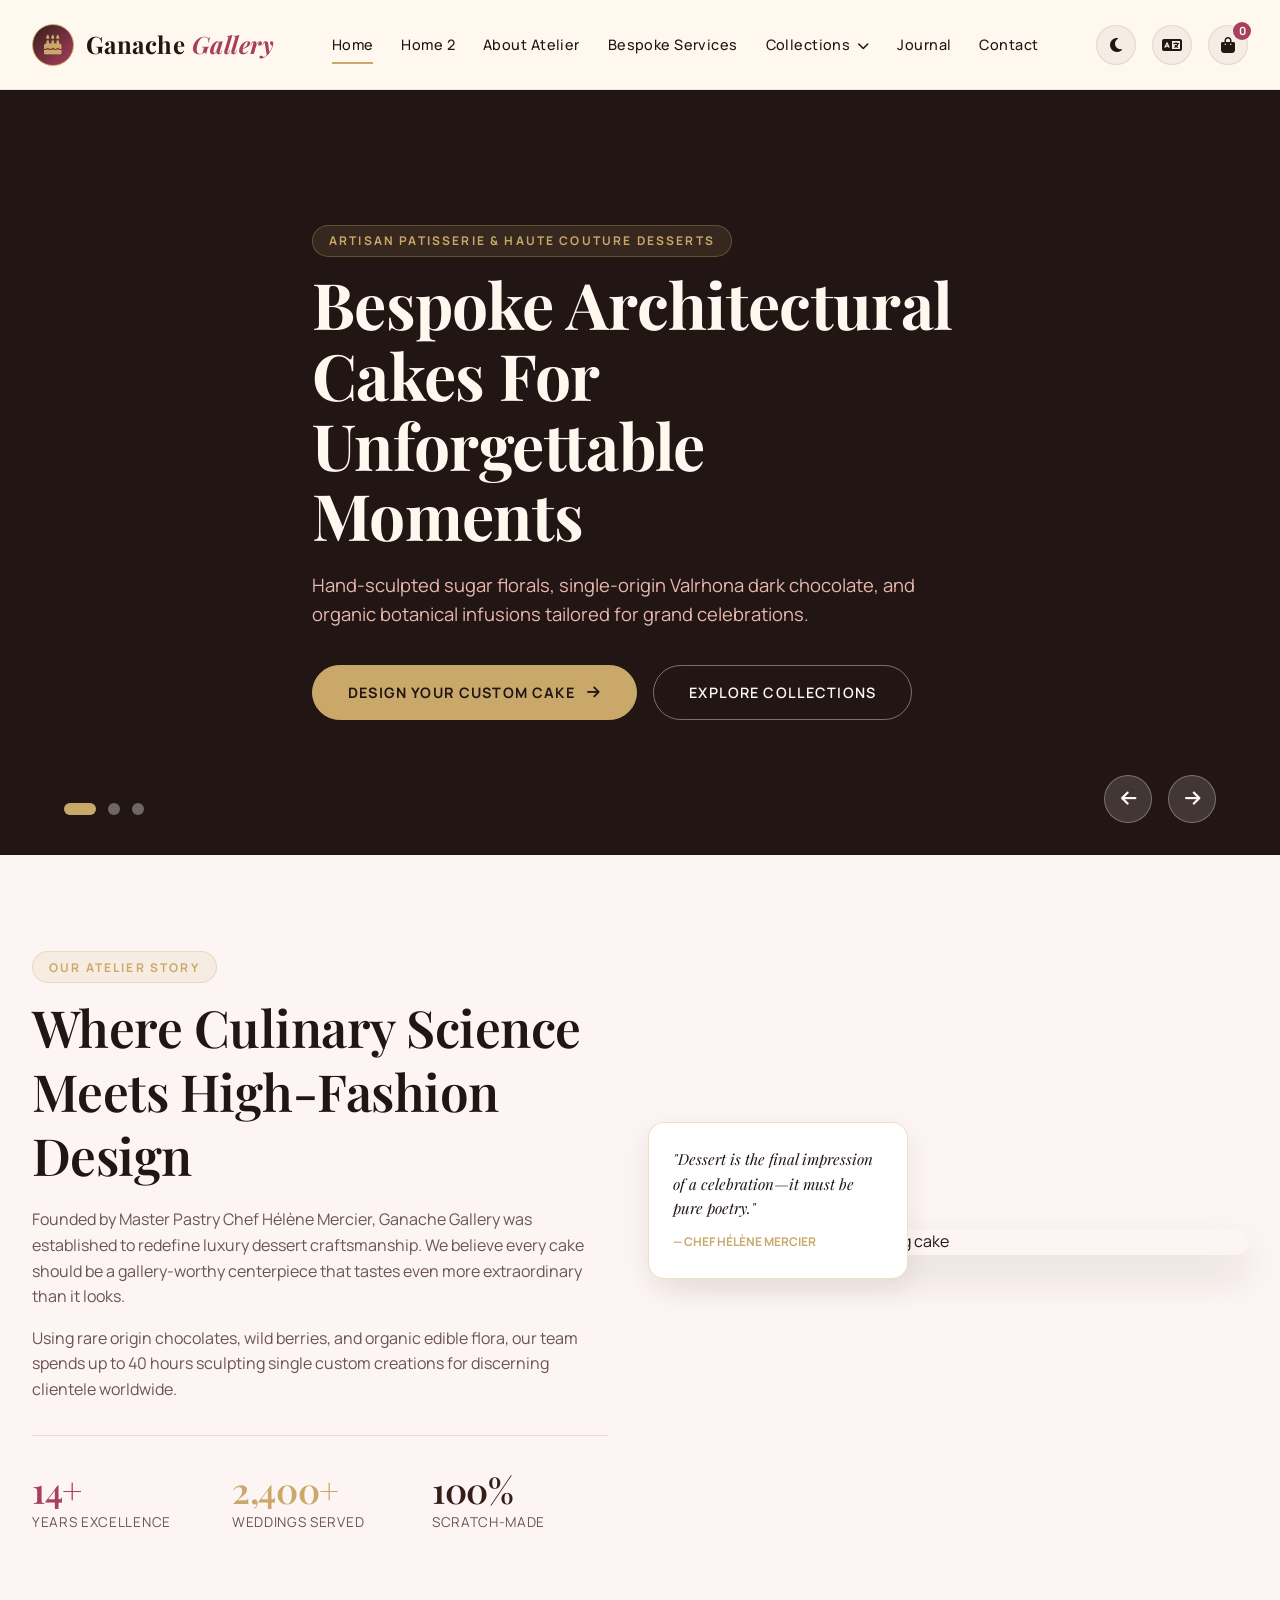
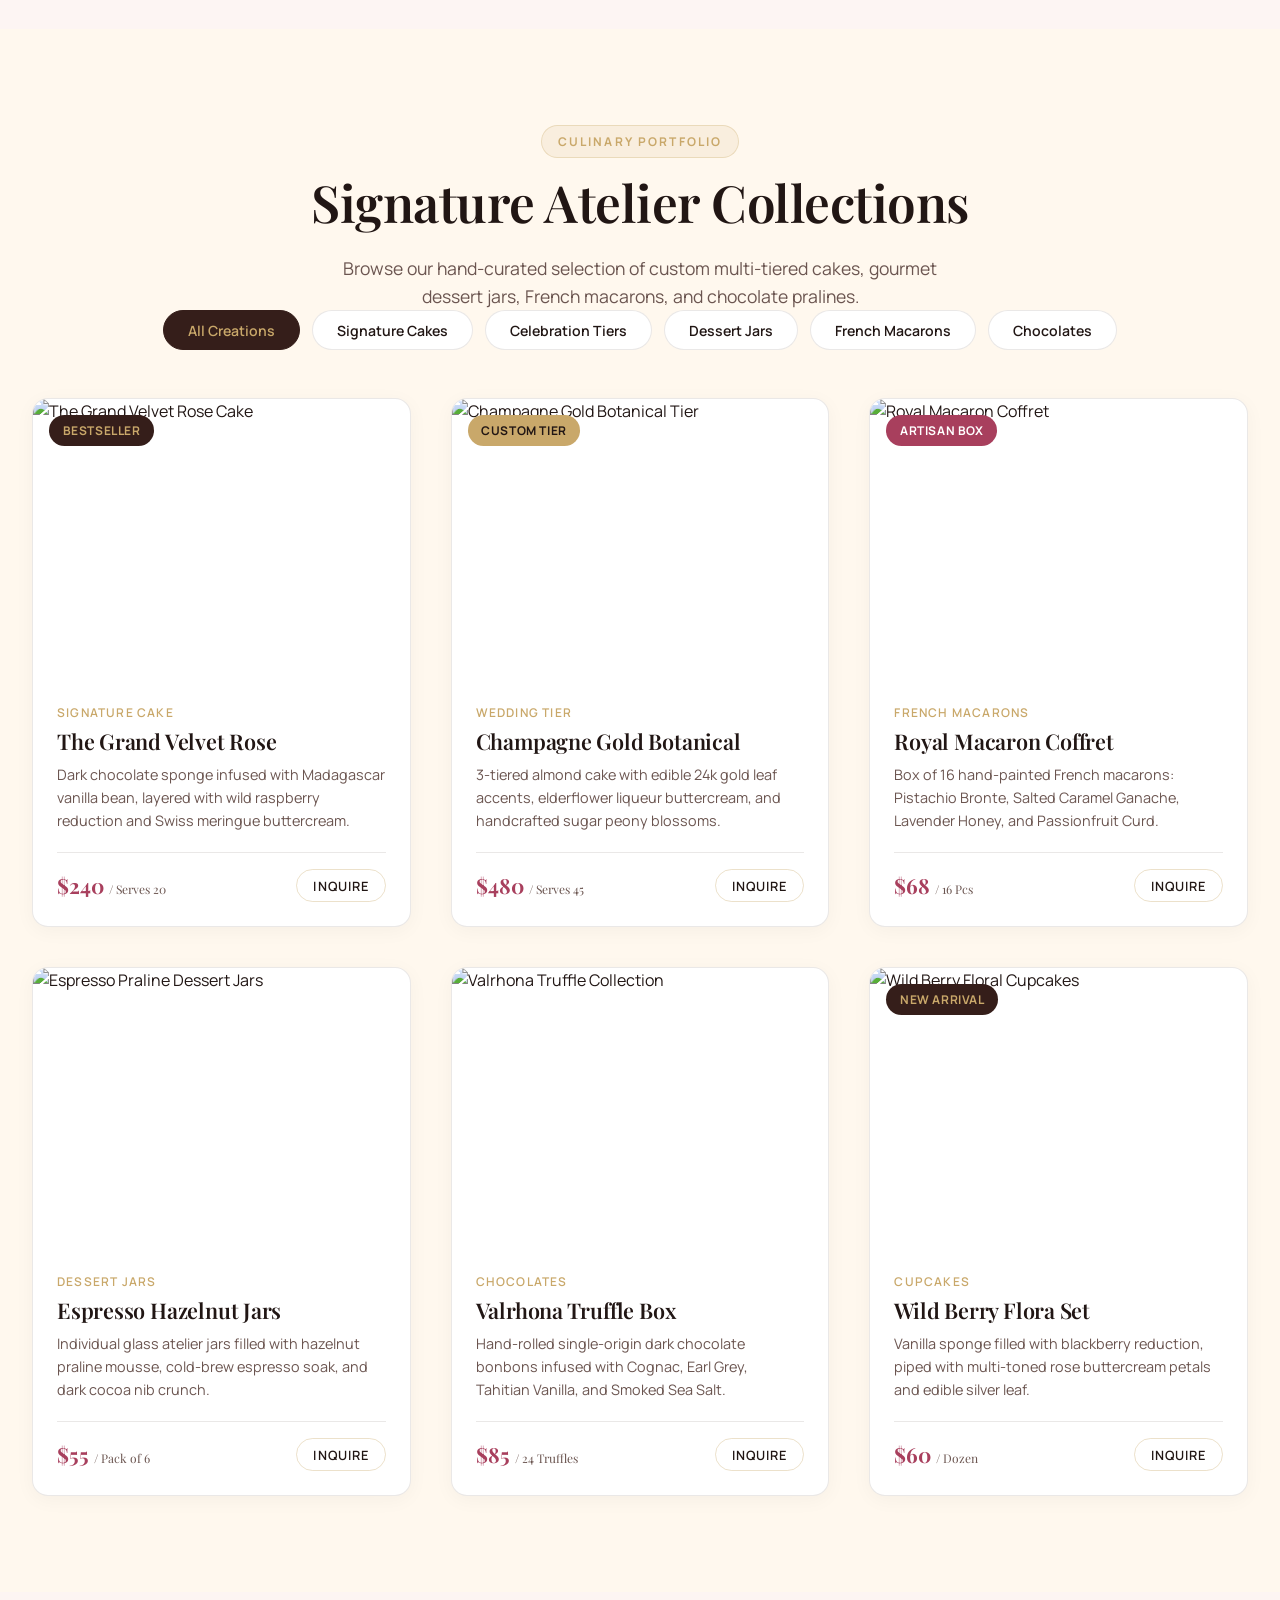
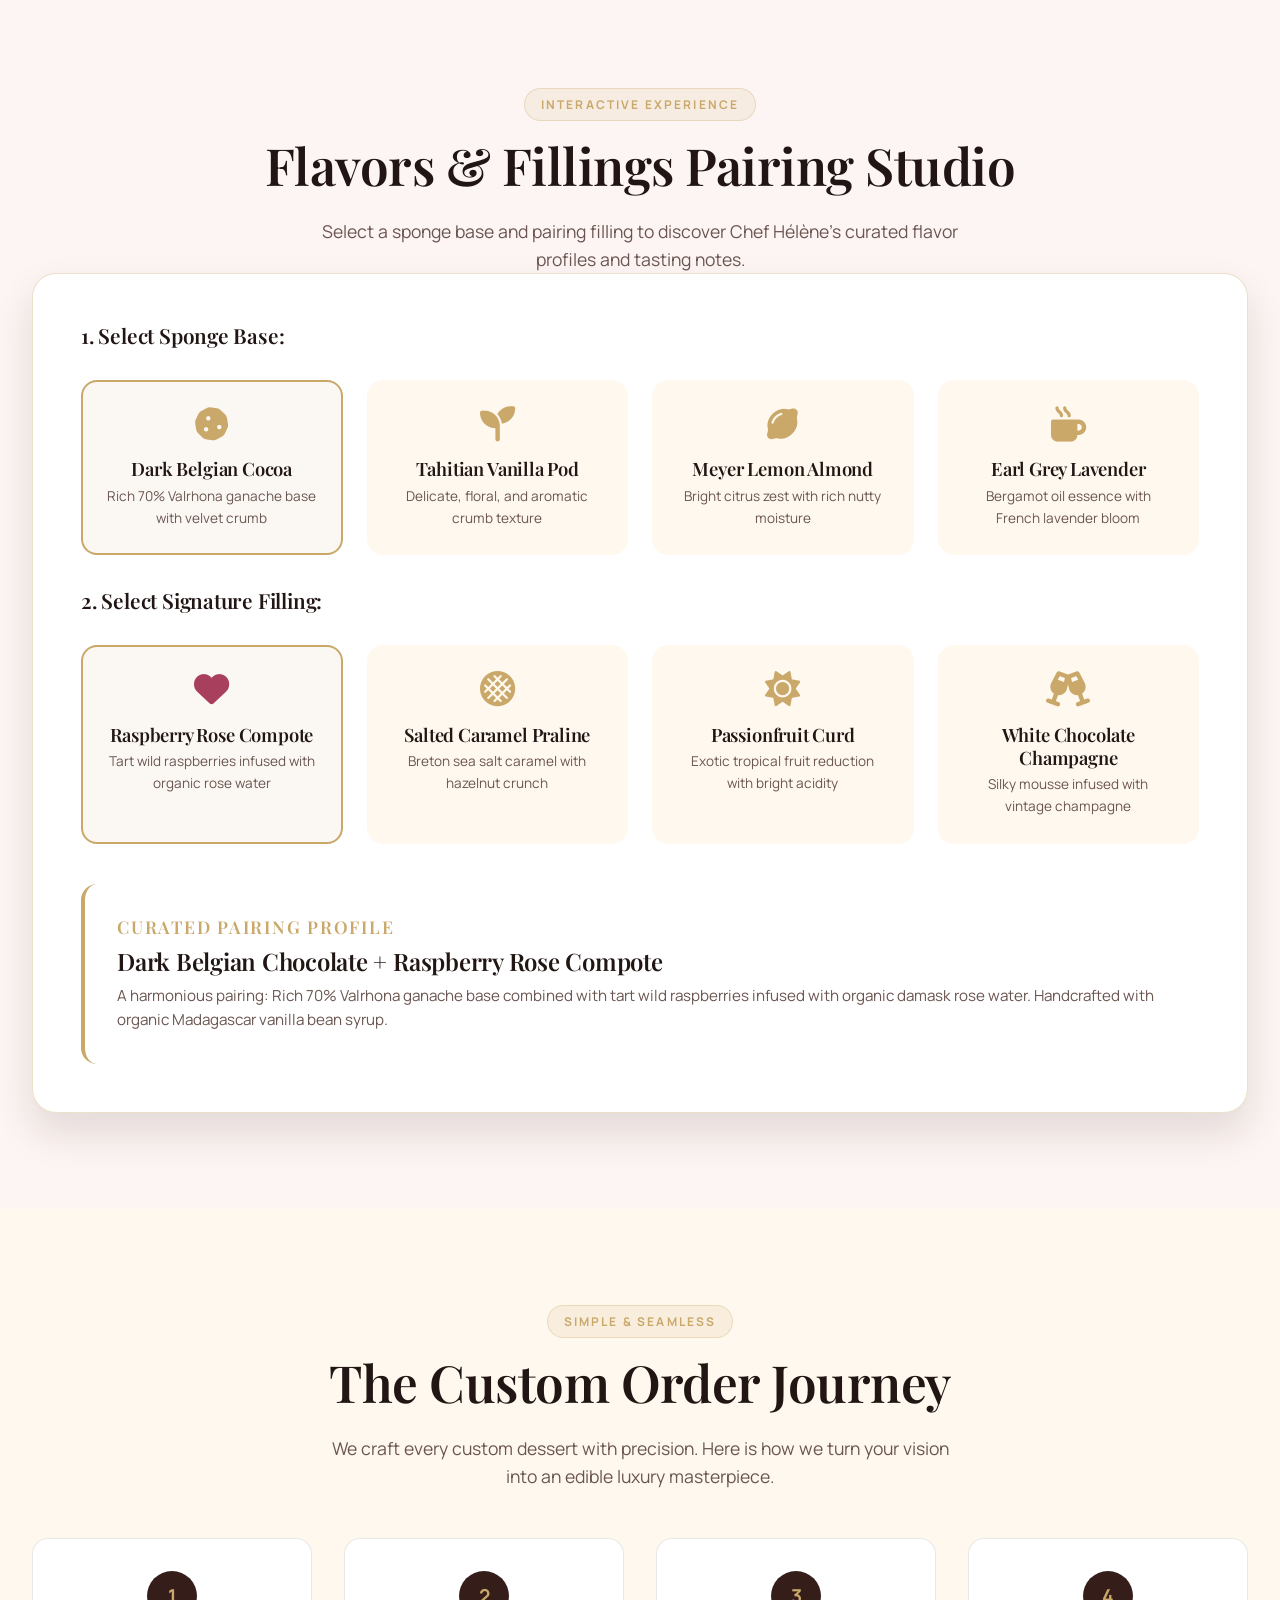
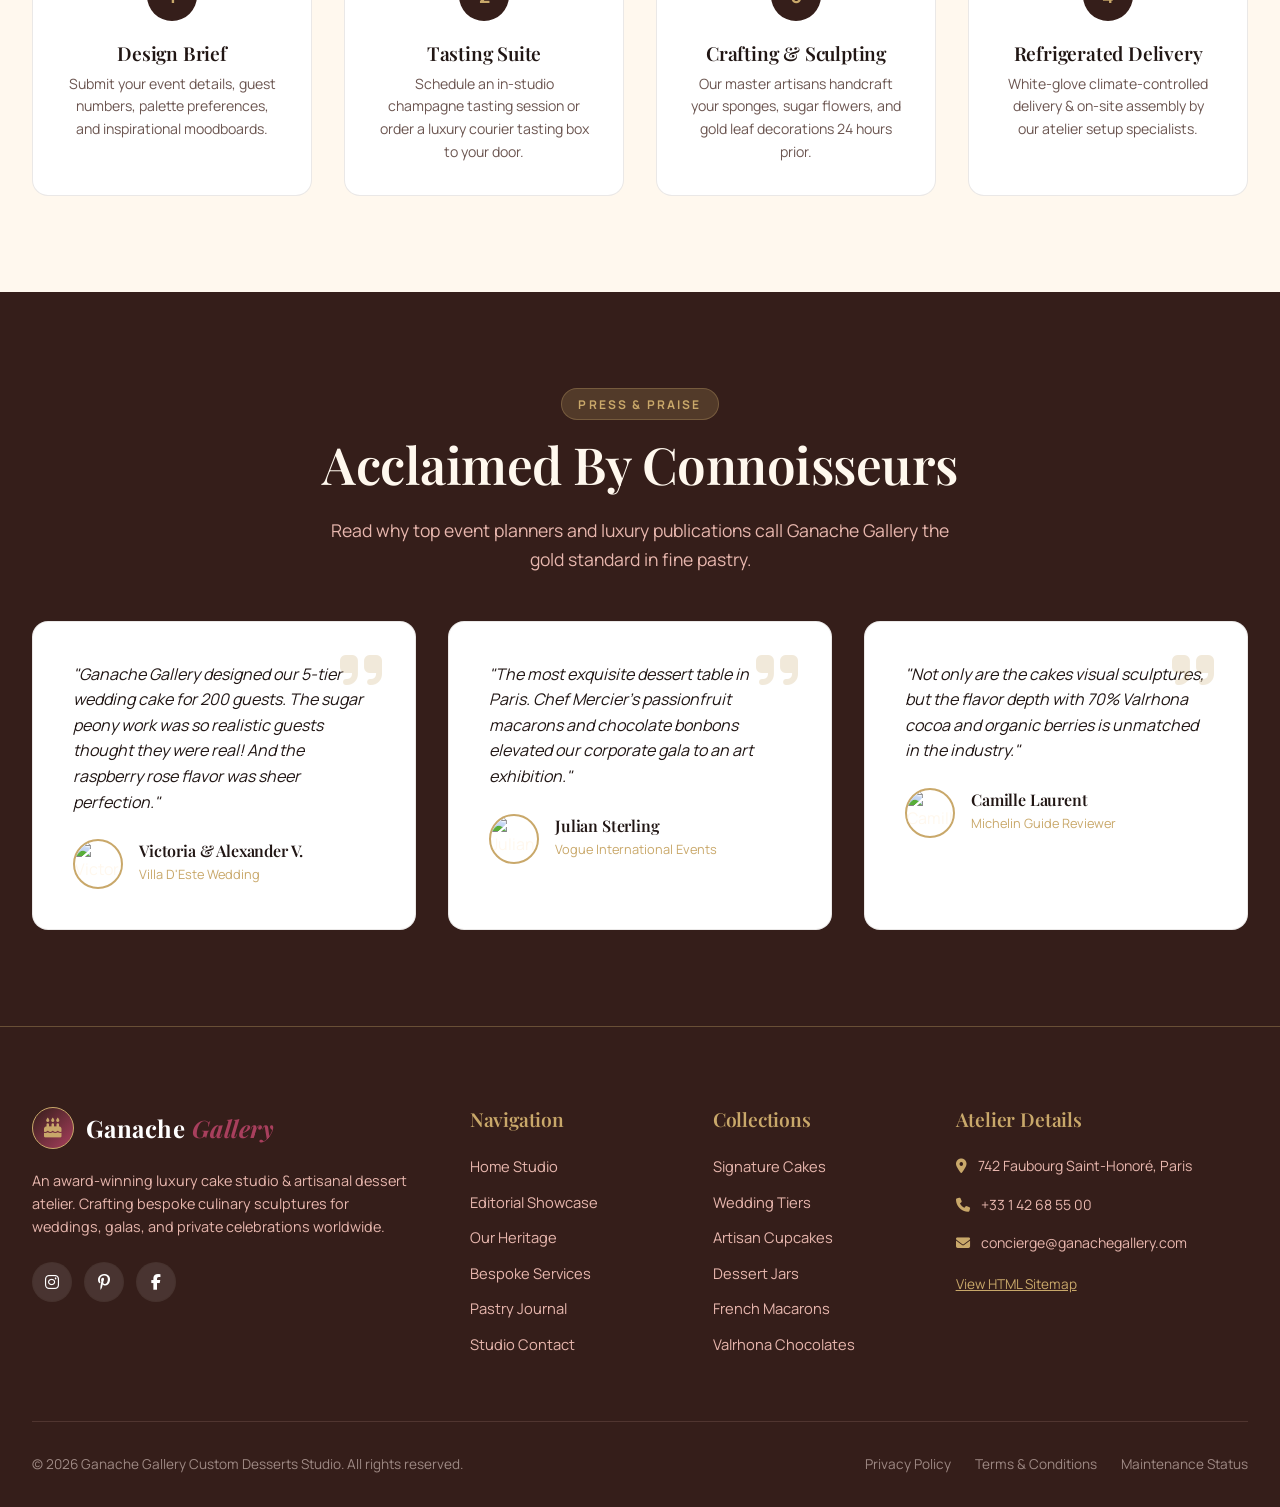
==== index.html @ 9f01e8f6 "Initial commit: Ganache Gallery Luxury Patisserie & Custom Dessert Studio" ====
<!DOCTYPE html>
<html lang="en" data-theme="light" dir="ltr">
<head>
  <meta charset="UTF-8">
  <meta name="viewport" content="width=device-width, initial-scale=1.0">
  <title>Ganache Gallery | Luxury Artisan Patisserie & Custom Dessert Atelier</title>
  <meta name="description" content="Award-winning luxury cake studio and artisanal dessert atelier crafting bespoke wedding cakes, macarons, chocolate boxes, and grand celebration displays.">
  
  <!-- CSS Stylesheets -->
  <link rel="stylesheet" href="css/variables.css">
  <link rel="stylesheet" href="css/style.css">

  <!-- Font Awesome Icons -->
  <link rel="stylesheet" href="https://cdnjs.cloudflare.com/ajax/libs/font-awesome/6.5.1/css/all.min.css">
</head>
<body>

  <!-- ==========================================
       HEADER & NAVIGATION
       ========================================== -->
  <header class="header">
    <div class="container header-container">
      <a href="index.html" class="brand-logo">
        <div class="brand-logo-icon">
          <i class="fa-solid fa-cake-candles"></i>
        </div>
        <div class="brand-title">Ganache <span>Gallery</span></div>
      </a>

      <nav class="nav-menu">
        <a href="index.html" class="nav-link active">Home</a>
        <a href="pages/home-2.html" class="nav-link">Home 2</a>
        <a href="pages/about.html" class="nav-link">About Atelier</a>
        <a href="pages/services.html" class="nav-link">Bespoke Services</a>
        
        <div class="nav-dropdown">
          <a href="javascript:void(0)" class="nav-link">Collections <i class="fa-solid fa-chevron-down" style="font-size: 0.75rem; margin-left: 0.2rem;"></i></a>
          <div class="dropdown-menu">
            <a href="pages/services.html#signature-cakes" class="dropdown-item">Signature Cakes</a>
            <a href="pages/services.html#celebration-cakes" class="dropdown-item">Celebration Cakes</a>
            <a href="pages/services.html#cupcakes" class="dropdown-item">Artisan Cupcakes</a>
            <a href="pages/services.html#dessert-jars" class="dropdown-item">Dessert Jars</a>
            <a href="pages/services.html#chocolates" class="dropdown-item">Chocolate Boxes</a>
            <a href="pages/services.html#macarons" class="dropdown-item">French Macarons</a>
          </div>
        </div>

        <a href="pages/blog.html" class="nav-link">Journal</a>
        <a href="pages/contact.html" class="nav-link">Contact</a>
      </nav>

      <div class="header-actions">
        <!-- Theme Toggle Button -->
        <button class="icon-btn theme-toggle" title="Toggle Light/Dark Mode">
          <i class="fa-solid fa-moon"></i>
        </button>

        <!-- RTL/LTR Toggle Button -->
        <button class="icon-btn rtl-toggle" title="Toggle Text Orientation">
          <i class="fa-solid fa-language"></i>
        </button>

        <!-- Inquiry Consultation Bag Button -->
        <a href="pages/contact.html#brief-builder" class="icon-btn" title="Consultation Inquiry">
          <i class="fa-solid fa-bag-shopping"></i>
          <span class="badge-count">0</span>
        </a>

        <!-- Mobile Hamburger Toggle -->
        <div class="hamburger">
          <span></span>
          <span></span>
          <span></span>
        </div>
      </div>
    </div>
  </header>

  <!-- Mobile Drawer Navigation -->
  <aside class="mobile-nav">
    <div class="mobile-links">
      <a href="index.html" class="mobile-link">Home</a>
      <a href="pages/home-2.html" class="mobile-link">Home 2 (Editorial)</a>
      <a href="pages/about.html" class="mobile-link">About Atelier</a>
      <a href="pages/services.html" class="mobile-link">Services & Collections</a>
      <a href="pages/blog.html" class="mobile-link">Pastry Journal</a>
      <a href="pages/contact.html" class="mobile-link">Contact & Bookings</a>
      <a href="pages/sitemap.html" class="mobile-link">Sitemap</a>
    </div>
    <div style="margin-top: 2rem;">
      <a href="pages/contact.html#brief-builder" class="btn btn-gold" style="width: 100%;">Start Custom Brief</a>
    </div>
  </aside>

  <!-- ==========================================
       SECTION 1: HERO SLIDER
       ========================================== -->
  <section class="hero-slider-section">
    <div class="hero-slider">
      <!-- Slide 1 -->
      <div class="slide active">
        <div class="slide-bg" style="background-image: url('https://images.unsplash.com/photo-1535141192574-5d4897c13136?auto=format&fit=crop&w=1920&q=80');"></div>
        <div class="slide-overlay"></div>
        <div class="container slide-content">
          <span class="tag-label">Artisan Patisserie & Haute Couture Desserts</span>
          <h1 class="slide-title">Bespoke Architectural Cakes For Unforgettable Moments</h1>
          <p class="slide-desc">Hand-sculpted sugar florals, single-origin Valrhona dark chocolate, and organic botanical infusions tailored for grand celebrations.</p>
          <div style="display: flex; gap: 1rem; flex-wrap: wrap;">
            <a href="pages/contact.html#brief-builder" class="btn btn-gold">Design Your Custom Cake <i class="fa-solid fa-arrow-right"></i></a>
            <a href="pages/services.html" class="btn btn-outline" style="color: #FFF8EE; border-color: rgba(255,248,238,0.4);">Explore Collections</a>
          </div>
        </div>
      </div>

      <!-- Slide 2 -->
      <div class="slide">
        <div class="slide-bg" style="background-image: url('https://images.unsplash.com/photo-1563729784474-d77dbb933a9e?auto=format&fit=crop&w=1920&q=80');"></div>
        <div class="slide-overlay"></div>
        <div class="container slide-content">
          <span class="tag-label">Grand Wedding Sculptures</span>
          <h1 class="slide-title">The Art of Fine Pastry & Unrivaled Elegance</h1>
          <p class="slide-desc">Crafting multi-tiered masterworks featuring edible gold leaf, delicate isomalt glasswork, and signature raspberry champagne preserves.</p>
          <div style="display: flex; gap: 1rem; flex-wrap: wrap;">
            <a href="pages/services.html#wedding-suite" class="btn btn-gold">Book Tasting Suite <i class="fa-solid fa-calendar-check"></i></a>
            <a href="pages/about.html" class="btn btn-outline" style="color: #FFF8EE; border-color: rgba(255,248,238,0.4);">Chef's Philosophy</a>
          </div>
        </div>
      </div>

      <!-- Slide 3 -->
      <div class="slide">
        <div class="slide-bg" style="background-image: url('https://images.unsplash.com/photo-1558961363-fa8fdf82db35?auto=format&fit=crop&w=1920&q=80');"></div>
        <div class="slide-overlay"></div>
        <div class="container slide-content">
          <span class="tag-label">Gourmet French Macarons & Chocolates</span>
          <h1 class="slide-title">Indulgent Artisan Treats & Custom Gift Boxes</h1>
          <p class="slide-desc">Crisp almond shells filled with Tahitian vanilla bean buttercream, passionfruit curd, and pistachios from Bronte, Sicily.</p>
          <div style="display: flex; gap: 1rem; flex-wrap: wrap;">
            <a href="pages/services.html#macarons" class="btn btn-gold">Order Gift Sets <i class="fa-solid fa-gift"></i></a>
            <a href="pages/blog.html" class="btn btn-outline" style="color: #FFF8EE; border-color: rgba(255,248,238,0.4);">Pastry Journal</a>
          </div>
        </div>
      </div>
    </div>

    <!-- Slider Controls -->
    <div class="slider-controls">
      <button class="slider-btn prev" aria-label="Previous Slide"><i class="fa-solid fa-arrow-left"></i></button>
      <button class="slider-btn next" aria-label="Next Slide"><i class="fa-solid fa-arrow-right"></i></button>
    </div>
    <div class="slider-dots"></div>
  </section>

  <!-- ==========================================
       SECTION 2: PHILOSOPHY & HERITAGE
       ========================================== -->
  <section class="section-padding" style="background: var(--bg-secondary);">
    <div class="container">
      <div style="display: grid; grid-template-columns: 1fr 1fr; gap: 4rem; align-items: center;">
        <div class="reveal">
          <span class="tag-label">Our Atelier Story</span>
          <h2 class="section-title">Where Culinary Science Meets High-Fashion Design</h2>
          <p>Founded by Master Pastry Chef Hélène Mercier, Ganache Gallery was established to redefine luxury dessert craftsmanship. We believe every cake should be a gallery-worthy centerpiece that tastes even more extraordinary than it looks.</p>
          <p>Using rare origin chocolates, wild berries, and organic edible flora, our team spends up to 40 hours sculpting single custom creations for discerning clientele worldwide.</p>
          
          <div style="display: grid; grid-template-columns: repeat(3, 1fr); gap: 1.5rem; margin-top: 2rem; border-top: 1px solid var(--border-light); padding-top: 2rem;">
            <div>
              <h3 style="font-size: 2.2rem; color: var(--color-raspberry);">14+</h3>
              <p style="font-size: 0.85rem; text-transform: uppercase; letter-spacing: 0.05em; margin: 0;">Years Excellence</p>
            </div>
            <div>
              <h3 style="font-size: 2.2rem; color: var(--color-champagne-gold);">2,400+</h3>
              <p style="font-size: 0.85rem; text-transform: uppercase; letter-spacing: 0.05em; margin: 0;">Weddings Served</p>
            </div>
            <div>
              <h3 style="font-size: 2.2rem; color: var(--color-dark-cocoa);">100%</h3>
              <p style="font-size: 0.85rem; text-transform: uppercase; letter-spacing: 0.05em; margin: 0;">Scratch-Made</p>
            </div>
          </div>
        </div>

        <div style="position: relative;" class="reveal">
          <img src="https://images.unsplash.com/photo-1578985545062-69928b1d9587?auto=format&fit=crop&w=800&q=80" alt="Master Pastry Chef decorating cake" style="border-radius: var(--radius-lg); box-shadow: var(--shadow-lg); width: 100%;">
          <div style="position: absolute; bottom: -1.5rem; left: -1.5rem; background: var(--bg-surface-elevated); padding: 1.5rem; border-radius: var(--radius-md); border: 1px solid var(--border-gold); box-shadow: var(--shadow-md); max-width: 260px;">
            <p style="font-family: var(--font-serif); font-style: italic; font-size: 0.95rem; color: var(--text-main); margin-bottom: 0.5rem;">"Dessert is the final impression of a celebration—it must be pure poetry."</p>
            <span style="font-size: 0.75rem; font-weight: 700; color: var(--color-champagne-gold); text-transform: uppercase;">— Chef Hélène Mercier</span>
          </div>
        </div>
      </div>
    </div>
  </section>

  <!-- ==========================================
       SECTION 3: SIGNATURE CREATIONS SHOWCASE
       ========================================== -->
  <section class="section-padding">
    <div class="container">
      <div class="text-center">
        <span class="tag-label">Culinary Portfolio</span>
        <h2 class="section-title">Signature Atelier Collections</h2>
        <p class="section-subtitle">Browse our hand-curated selection of custom multi-tiered cakes, gourmet dessert jars, French macarons, and chocolate pralines.</p>
      </div>

      <div class="filter-bar">
        <button class="filter-btn active">All Creations</button>
        <button class="filter-btn">Signature Cakes</button>
        <button class="filter-btn">Celebration Tiers</button>
        <button class="filter-btn">Dessert Jars</button>
        <button class="filter-btn">French Macarons</button>
        <button class="filter-btn">Chocolates</button>
      </div>

      <div class="product-grid">
        <article class="product-card">
          <div class="product-img-wrap">
            <span class="product-badge">Bestseller</span>
            <img src="https://images.unsplash.com/photo-1535141192574-5d4897c13136?auto=format&fit=crop&w=600&q=80" class="product-img" alt="The Grand Velvet Rose Cake">
            <div class="product-overlay-actions">
              <button class="icon-btn" onclick="addToInquiry('The Grand Velvet Rose Cake', 240)" title="Add to Inquiry Brief"><i class="fa-solid fa-plus"></i></button>
              <button class="icon-btn" data-lightbox="https://images.unsplash.com/photo-1535141192574-5d4897c13136?auto=format&fit=crop&w=1200&q=80" title="Enlarge Photo"><i class="fa-solid fa-expand"></i></button>
            </div>
          </div>
          <div class="product-content">
            <span class="product-category">Signature Cake</span>
            <h3 class="product-title">The Grand Velvet Rose</h3>
            <p class="product-desc">Dark chocolate sponge infused with Madagascar vanilla bean, layered with wild raspberry reduction and Swiss meringue buttercream.</p>
            <div class="product-footer">
              <div class="product-price">$240 <span style="font-size: 0.75rem; font-weight: normal; color: var(--text-muted);">/ Serves 20</span></div>
              <button class="btn btn-outline" style="padding: 0.4rem 1rem; font-size: 0.8rem;" onclick="addToInquiry('The Grand Velvet Rose Cake', 240)">Inquire</button>
            </div>
          </div>
        </article>

        <article class="product-card">
          <div class="product-img-wrap">
            <span class="product-badge" style="background: var(--color-champagne-gold); color: var(--color-espresso);">Custom Tier</span>
            <img src="https://images.unsplash.com/photo-1565958011703-44f9829ba187?auto=format&fit=crop&w=600&q=80" class="product-img" alt="Champagne Gold Botanical Tier">
            <div class="product-overlay-actions">
              <button class="icon-btn" onclick="addToInquiry('Champagne Gold Botanical Tier', 480)" title="Add to Inquiry Brief"><i class="fa-solid fa-plus"></i></button>
              <button class="icon-btn" data-lightbox="https://images.unsplash.com/photo-1565958011703-44f9829ba187?auto=format&fit=crop&w=1200&q=80" title="Enlarge Photo"><i class="fa-solid fa-expand"></i></button>
            </div>
          </div>
          <div class="product-content">
            <span class="product-category">Wedding Tier</span>
            <h3 class="product-title">Champagne Gold Botanical</h3>
            <p class="product-desc">3-tiered almond cake with edible 24k gold leaf accents, elderflower liqueur buttercream, and handcrafted sugar peony blossoms.</p>
            <div class="product-footer">
              <div class="product-price">$480 <span style="font-size: 0.75rem; font-weight: normal; color: var(--text-muted);">/ Serves 45</span></div>
              <button class="btn btn-outline" style="padding: 0.4rem 1rem; font-size: 0.8rem;" onclick="addToInquiry('Champagne Gold Botanical Tier', 480)">Inquire</button>
            </div>
          </div>
        </article>

        <article class="product-card">
          <div class="product-img-wrap">
            <span class="product-badge" style="background: var(--color-raspberry); color: #fff;">Artisan Box</span>
            <img src="https://images.unsplash.com/photo-1563729784474-d77dbb933a9e?auto=format&fit=crop&w=600&q=80" class="product-img" alt="Royal Macaron Coffret">
            <div class="product-overlay-actions">
              <button class="icon-btn" onclick="addToInquiry('Royal Macaron Coffret', 68)" title="Add to Inquiry Brief"><i class="fa-solid fa-plus"></i></button>
              <button class="icon-btn" data-lightbox="https://images.unsplash.com/photo-1563729784474-d77dbb933a9e?auto=format&fit=crop&w=1200&q=80" title="Enlarge Photo"><i class="fa-solid fa-expand"></i></button>
            </div>
          </div>
          <div class="product-content">
            <span class="product-category">French Macarons</span>
            <h3 class="product-title">Royal Macaron Coffret</h3>
            <p class="product-desc">Box of 16 hand-painted French macarons: Pistachio Bronte, Salted Caramel Ganache, Lavender Honey, and Passionfruit Curd.</p>
            <div class="product-footer">
              <div class="product-price">$68 <span style="font-size: 0.75rem; font-weight: normal; color: var(--text-muted);">/ 16 Pcs</span></div>
              <button class="btn btn-outline" style="padding: 0.4rem 1rem; font-size: 0.8rem;" onclick="addToInquiry('Royal Macaron Coffret', 68)">Inquire</button>
            </div>
          </div>
        </article>

        <article class="product-card">
          <div class="product-img-wrap">
            <img src="https://images.unsplash.com/photo-1587314168485-3236d6710814?auto=format&fit=crop&w=600&q=80" class="product-img" alt="Espresso Praline Dessert Jars">
            <div class="product-overlay-actions">
              <button class="icon-btn" onclick="addToInquiry('Espresso Praline Dessert Jars', 55)" title="Add to Inquiry Brief"><i class="fa-solid fa-plus"></i></button>
              <button class="icon-btn" data-lightbox="https://images.unsplash.com/photo-1587314168485-3236d6710814?auto=format&fit=crop&w=1200&q=80" title="Enlarge Photo"><i class="fa-solid fa-expand"></i></button>
            </div>
          </div>
          <div class="product-content">
            <span class="product-category">Dessert Jars</span>
            <h3 class="product-title">Espresso Hazelnut Jars</h3>
            <p class="product-desc">Individual glass atelier jars filled with hazelnut praline mousse, cold-brew espresso soak, and dark cocoa nib crunch.</p>
            <div class="product-footer">
              <div class="product-price">$55 <span style="font-size: 0.75rem; font-weight: normal; color: var(--text-muted);">/ Pack of 6</span></div>
              <button class="btn btn-outline" style="padding: 0.4rem 1rem; font-size: 0.8rem;" onclick="addToInquiry('Espresso Hazelnut Jars', 55)">Inquire</button>
            </div>
          </div>
        </article>

        <article class="product-card">
          <div class="product-img-wrap">
            <img src="https://images.unsplash.com/photo-1541781774459-bb2af2f05b55?auto=format&fit=crop&w=600&q=80" class="product-img" alt="Valrhona Truffle Collection">
            <div class="product-overlay-actions">
              <button class="icon-btn" onclick="addToInquiry('Valrhona Truffle Collection', 85)" title="Add to Inquiry Brief"><i class="fa-solid fa-plus"></i></button>
              <button class="icon-btn" data-lightbox="https://images.unsplash.com/photo-1541781774459-bb2af2f05b55?auto=format&fit=crop&w=1200&q=80" title="Enlarge Photo"><i class="fa-solid fa-expand"></i></button>
            </div>
          </div>
          <div class="product-content">
            <span class="product-category">Chocolates</span>
            <h3 class="product-title">Valrhona Truffle Box</h3>
            <p class="product-desc">Hand-rolled single-origin dark chocolate bonbons infused with Cognac, Earl Grey, Tahitian Vanilla, and Smoked Sea Salt.</p>
            <div class="product-footer">
              <div class="product-price">$85 <span style="font-size: 0.75rem; font-weight: normal; color: var(--text-muted);">/ 24 Truffles</span></div>
              <button class="btn btn-outline" style="padding: 0.4rem 1rem; font-size: 0.8rem;" onclick="addToInquiry('Valrhona Truffle Box', 85)">Inquire</button>
            </div>
          </div>
        </article>

        <article class="product-card">
          <div class="product-img-wrap">
            <span class="product-badge" style="background: var(--color-dark-cocoa);">New Arrival</span>
            <img src="https://images.unsplash.com/photo-1576618148400-f54bed99fcfd?auto=format&fit=crop&w=600&q=80" class="product-img" alt="Wild Berry Floral Cupcakes">
            <div class="product-overlay-actions">
              <button class="icon-btn" onclick="addToInquiry('Wild Berry Floral Cupcakes', 60)" title="Add to Inquiry Brief"><i class="fa-solid fa-plus"></i></button>
              <button class="icon-btn" data-lightbox="https://images.unsplash.com/photo-1576618148400-f54bed99fcfd?auto=format&fit=crop&w=1200&q=80" title="Enlarge Photo"><i class="fa-solid fa-expand"></i></button>
            </div>
          </div>
          <div class="product-content">
            <span class="product-category">Cupcakes</span>
            <h3 class="product-title">Wild Berry Flora Set</h3>
            <p class="product-desc">Vanilla sponge filled with blackberry reduction, piped with multi-toned rose buttercream petals and edible silver leaf.</p>
            <div class="product-footer">
              <div class="product-price">$60 <span style="font-size: 0.75rem; font-weight: normal; color: var(--text-muted);">/ Dozen</span></div>
              <button class="btn btn-outline" style="padding: 0.4rem 1rem; font-size: 0.8rem;" onclick="addToInquiry('Wild Berry Flora Set', 60)">Inquire</button>
            </div>
          </div>
        </article>
      </div>
    </div>
  </section>

  <!-- ==========================================
       SECTION 4: INTERACTIVE FLAVOR BUILDER
       ========================================== -->
  <section id="flavor-studio" class="section-padding" style="background: var(--bg-secondary);">
    <div class="container">
      <div class="text-center">
        <span class="tag-label">Interactive Experience</span>
        <h2 class="section-title">Flavors & Fillings Pairing Studio</h2>
        <p class="section-subtitle">Select a sponge base and pairing filling to discover Chef Hélène's curated flavor profiles and tasting notes.</p>
      </div>

      <div class="flavor-studio">
        <h3 style="font-size: 1.3rem; margin-bottom: 1rem;">1. Select Sponge Base:</h3>
        <div class="flavor-grid">
          <div class="flavor-card sponge-card selected" data-name="Dark Belgian Chocolate" data-note="70% Valrhona dark chocolate sponge with rich cocoa depth.">
            <i class="fa-solid fa-cookie flavor-icon"></i>
            <h4 class="flavor-title">Dark Belgian Cocoa</h4>
            <p class="flavor-notes">Rich 70% Valrhona ganache base with velvet crumb</p>
          </div>
          <div class="flavor-card sponge-card" data-name="Tahitian Vanilla Bean" data-note="Light butter sponge infused with hand-scraped Tahitian vanilla pods.">
            <i class="fa-solid fa-seedling flavor-icon"></i>
            <h4 class="flavor-title">Tahitian Vanilla Pod</h4>
            <p class="flavor-notes">Delicate, floral, and aromatic crumb texture</p>
          </div>
          <div class="flavor-card sponge-card" data-name="Meyer Lemon Almond" data-note="Zesty Italian lemon oil paired with finely ground Bronte almonds.">
            <i class="fa-solid fa-lemon flavor-icon"></i>
            <h4 class="flavor-title">Meyer Lemon Almond</h4>
            <p class="flavor-notes">Bright citrus zest with rich nutty moisture</p>
          </div>
          <div class="flavor-card sponge-card" data-name="Earl Grey & Lavender" data-note="Infused black tea sponge subtle floral top notes.">
            <i class="fa-solid fa-mug-hot flavor-icon"></i>
            <h4 class="flavor-title">Earl Grey Lavender</h4>
            <p class="flavor-notes">Bergamot oil essence with French lavender bloom</p>
          </div>
        </div>

        <h3 style="font-size: 1.3rem; margin: 2rem 0 1rem 0;">2. Select Signature Filling:</h3>
        <div class="flavor-grid">
          <div class="flavor-card filling-card selected" data-name="Raspberry Rose Compote" data-note="Tart wild raspberries simmered with organic damask rose water.">
            <i class="fa-solid fa-heart flavor-icon" style="color: var(--color-raspberry);"></i>
            <h4 class="flavor-title">Raspberry Rose Compote</h4>
            <p class="flavor-notes">Tart wild raspberries infused with organic rose water</p>
          </div>
          <div class="flavor-card filling-card" data-name="Salted Caramel Praline" data-note="Slow-cooked Breton salted caramel with caramelized hazelnut crunch.">
            <i class="fa-solid fa-stroopwafel flavor-icon"></i>
            <h4 class="flavor-title">Salted Caramel Praline</h4>
            <p class="flavor-notes">Breton sea salt caramel with hazelnut crunch</p>
          </div>
          <div class="flavor-card filling-card" data-name="Passionfruit Mango Curd" data-note="Tropical passionfruit reduction with smooth creamy finish.">
            <i class="fa-solid fa-sun flavor-icon"></i>
            <h4 class="flavor-title">Passionfruit Curd</h4>
            <p class="flavor-notes">Exotic tropical fruit reduction with bright acidity</p>
          </div>
          <div class="flavor-card filling-card" data-name="White Chocolate Champagne" data-note="Velvety white chocolate mousse spiked with Dom Pérignon.">
            <i class="fa-solid fa-champagne-glasses flavor-icon"></i>
            <h4 class="flavor-title">White Chocolate Champagne</h4>
            <p class="flavor-notes">Silky mousse infused with vintage champagne</p>
          </div>
        </div>

        <div style="margin-top: 2.5rem; padding: 2rem; background: var(--bg-surface); border-radius: var(--radius-md); border-left: 4px solid var(--color-champagne-gold);">
          <h4 style="color: var(--color-champagne-gold); font-size: 1.1rem; text-transform: uppercase; letter-spacing: 0.1em; margin-bottom: 0.5rem;">Curated Pairing Profile</h4>
          <h3 style="font-size: 1.5rem; margin-bottom: 0.5rem;"><span id="preview-sponge-name">Dark Belgian Chocolate</span> + <span id="preview-filling-name">Raspberry Rose Compote</span></h3>
          <p id="preview-pairing-notes" style="color: var(--text-muted); font-size: 0.95rem;">A harmonious pairing: Rich 70% Valrhona ganache base combined with tart wild raspberries infused with organic damask rose water. Handcrafted with organic Madagascar vanilla bean syrup.</p>
        </div>
      </div>
    </div>
  </section>

  <!-- ==========================================
       SECTION 5: CUSTOM ORDER PROCESS & LEAD TIME
       ========================================== -->
  <section class="section-padding">
    <div class="container">
      <div class="text-center">
        <span class="tag-label">Simple & Seamless</span>
        <h2 class="section-title">The Custom Order Journey</h2>
        <p class="section-subtitle">We craft every custom dessert with precision. Here is how we turn your vision into an edible luxury masterpiece.</p>
      </div>

      <div style="display: grid; grid-template-columns: repeat(auto-fit, minmax(240px, 1fr)); gap: 2rem; margin-top: 3rem;">
        <div style="background: var(--bg-surface); padding: 2rem; border-radius: var(--radius-md); border: 1px solid var(--border-light); text-align: center;">
          <div style="width: 50px; height: 50px; border-radius: 50%; background: var(--color-dark-cocoa); color: var(--color-champagne-gold); display: flex; align-items: center; justify-content: center; font-size: 1.2rem; font-weight: 700; margin: 0 auto 1.25rem auto;">1</div>
          <h3 style="font-size: 1.2rem; margin-bottom: 0.5rem;">Design Brief</h3>
          <p style="font-size: 0.88rem; color: var(--text-muted);">Submit your event details, guest numbers, palette preferences, and inspirational moodboards.</p>
        </div>

        <div style="background: var(--bg-surface); padding: 2rem; border-radius: var(--radius-md); border: 1px solid var(--border-light); text-align: center;">
          <div style="width: 50px; height: 50px; border-radius: 50%; background: var(--color-dark-cocoa); color: var(--color-champagne-gold); display: flex; align-items: center; justify-content: center; font-size: 1.2rem; font-weight: 700; margin: 0 auto 1.25rem auto;">2</div>
          <h3 style="font-size: 1.2rem; margin-bottom: 0.5rem;">Tasting Suite</h3>
          <p style="font-size: 0.88rem; color: var(--text-muted);">Schedule an in-studio champagne tasting session or order a luxury courier tasting box to your door.</p>
        </div>

        <div style="background: var(--bg-surface); padding: 2rem; border-radius: var(--radius-md); border: 1px solid var(--border-light); text-align: center;">
          <div style="width: 50px; height: 50px; border-radius: 50%; background: var(--color-dark-cocoa); color: var(--color-champagne-gold); display: flex; align-items: center; justify-content: center; font-size: 1.2rem; font-weight: 700; margin: 0 auto 1.25rem auto;">3</div>
          <h3 style="font-size: 1.2rem; margin-bottom: 0.5rem;">Crafting & Sculpting</h3>
          <p style="font-size: 0.88rem; color: var(--text-muted);">Our master artisans handcraft your sponges, sugar flowers, and gold leaf decorations 24 hours prior.</p>
        </div>

        <div style="background: var(--bg-surface); padding: 2rem; border-radius: var(--radius-md); border: 1px solid var(--border-light); text-align: center;">
          <div style="width: 50px; height: 50px; border-radius: 50%; background: var(--color-dark-cocoa); color: var(--color-champagne-gold); display: flex; align-items: center; justify-content: center; font-size: 1.2rem; font-weight: 700; margin: 0 auto 1.25rem auto;">4</div>
          <h3 style="font-size: 1.2rem; margin-bottom: 0.5rem;">Refrigerated Delivery</h3>
          <p style="font-size: 0.88rem; color: var(--text-muted);">White-glove climate-controlled delivery & on-site assembly by our atelier setup specialists.</p>
        </div>
      </div>
    </div>
  </section>

  <!-- ==========================================
       SECTION 6: PRESS ACCOLADES & REVIEWS
       ========================================= -->
  <section class="section-padding" style="background: var(--bg-dark-accent); color: var(--color-vanilla);">
    <div class="container">
      <div class="text-center">
        <span class="tag-label" style="background: rgba(201, 168, 106, 0.2); color: var(--color-champagne-gold);">Press & Praise</span>
        <h2 class="section-title" style="color: var(--color-vanilla);">Acclaimed By Connoisseurs</h2>
        <p class="section-subtitle" style="color: var(--color-blush);">Read why top event planners and luxury publications call Ganache Gallery the gold standard in fine pastry.</p>
      </div>

      <div style="display: grid; grid-template-columns: repeat(auto-fit, minmax(300px, 1fr)); gap: 2rem; margin-top: 3rem;">
        <div class="testimonial-card">
          <i class="fa-solid fa-quote-right quote-icon"></i>
          <p style="font-style: italic; font-size: 1rem; color: var(--text-main); margin-bottom: 1.5rem;">"Ganache Gallery designed our 5-tier wedding cake for 200 guests. The sugar peony work was so realistic guests thought they were real! And the raspberry rose flavor was sheer perfection."</p>
          <div class="author-wrap">
            <img src="https://images.unsplash.com/photo-1534528741775-53994a69daeb?auto=format&fit=crop&w=150&q=80" class="author-avatar" alt="Victoria & Alexander">
            <div>
              <h4 style="font-size: 1rem;">Victoria & Alexander V.</h4>
              <span style="font-size: 0.8rem; color: var(--color-champagne-gold);">Villa D'Este Wedding</span>
            </div>
          </div>
        </div>

        <div class="testimonial-card">
          <i class="fa-solid fa-quote-right quote-icon"></i>
          <p style="font-style: italic; font-size: 1rem; color: var(--text-main); margin-bottom: 1.5rem;">"The most exquisite dessert table in Paris. Chef Mercier's passionfruit macarons and chocolate bonbons elevated our corporate gala to an art exhibition."</p>
          <div class="author-wrap">
            <img src="https://images.unsplash.com/photo-1507003211169-0a1dd7228f2d?auto=format&fit=crop&w=150&q=80" class="author-avatar" alt="Julian Sterling">
            <div>
              <h4 style="font-size: 1rem;">Julian Sterling</h4>
              <span style="font-size: 0.8rem; color: var(--color-champagne-gold);">Vogue International Events</span>
            </div>
          </div>
        </div>

        <div class="testimonial-card">
          <i class="fa-solid fa-quote-right quote-icon"></i>
          <p style="font-style: italic; font-size: 1rem; color: var(--text-main); margin-bottom: 1.5rem;">"Not only are the cakes visual sculptures, but the flavor depth with 70% Valrhona cocoa and organic berries is unmatched in the industry."</p>
          <div class="author-wrap">
            <img src="https://images.unsplash.com/photo-1517841905240-472988babdf9?auto=format&fit=crop&w=150&q=80" class="author-avatar" alt="Camille Laurent">
            <div>
              <h4 style="font-size: 1rem;">Camille Laurent</h4>
              <span style="font-size: 0.8rem; color: var(--color-champagne-gold);">Michelin Guide Reviewer</span>
            </div>
          </div>
        </div>
      </div>
    </div>
  </section>

  <!-- ==========================================
       FOOTER
       ========================================== -->
  <footer class="footer">
    <div class="container">
      <div class="footer-grid">
        <div class="footer-col">
          <div class="brand-logo" style="margin-bottom: 1.25rem;">
            <div class="brand-logo-icon"><i class="fa-solid fa-cake-candles"></i></div>
            <div class="brand-title" style="color: #fff;">Ganache <span>Gallery</span></div>
          </div>
          <p style="color: var(--color-blush); font-size: 0.9rem; margin-bottom: 1.5rem;">An award-winning luxury cake studio & artisanal dessert atelier. Crafting bespoke culinary sculptures for weddings, galas, and private celebrations worldwide.</p>
          <div style="display: flex; gap: 0.75rem;">
            <a href="javascript:void(0)" class="icon-btn" style="background: rgba(255,255,255,0.1); color: #fff;"><i class="fa-brands fa-instagram"></i></a>
            <a href="javascript:void(0)" class="icon-btn" style="background: rgba(255,255,255,0.1); color: #fff;"><i class="fa-brands fa-pinterest-p"></i></a>
            <a href="javascript:void(0)" class="icon-btn" style="background: rgba(255,255,255,0.1); color: #fff;"><i class="fa-brands fa-facebook-f"></i></a>
          </div>
        </div>

        <div class="footer-col">
          <h4>Navigation</h4>
          <div class="footer-links">
            <a href="index.html">Home Studio</a>
            <a href="pages/home-2.html">Editorial Showcase</a>
            <a href="pages/about.html">Our Heritage</a>
            <a href="pages/services.html">Bespoke Services</a>
            <a href="pages/blog.html">Pastry Journal</a>
            <a href="pages/contact.html">Studio Contact</a>
          </div>
        </div>

        <div class="footer-col">
          <h4>Collections</h4>
          <div class="footer-links">
            <a href="pages/services.html#signature-cakes">Signature Cakes</a>
            <a href="pages/services.html#wedding-suite">Wedding Tiers</a>
            <a href="pages/services.html#cupcakes">Artisan Cupcakes</a>
            <a href="pages/services.html#dessert-jars">Dessert Jars</a>
            <a href="pages/services.html#macarons">French Macarons</a>
            <a href="pages/services.html#chocolates">Valrhona Chocolates</a>
          </div>
        </div>

        <div class="footer-col">
          <h4>Atelier Details</h4>
          <p style="font-size: 0.88rem; color: var(--color-blush);"><i class="fa-solid fa-location-dot" style="color: var(--color-champagne-gold); margin-right: 0.5rem;"></i> 742 Faubourg Saint-Honoré, Paris</p>
          <p style="font-size: 0.88rem; color: var(--color-blush);"><i class="fa-solid fa-phone" style="color: var(--color-champagne-gold); margin-right: 0.5rem;"></i> +33 1 42 68 55 00</p>
          <p style="font-size: 0.88rem; color: var(--color-blush);"><i class="fa-solid fa-envelope" style="color: var(--color-champagne-gold); margin-right: 0.5rem;"></i> concierge@ganachegallery.com</p>
          <div style="margin-top: 1rem;">
            <a href="pages/sitemap.html" style="color: var(--color-champagne-gold); font-size: 0.85rem; text-decoration: underline;">View HTML Sitemap</a>
          </div>
        </div>
      </div>

      <div class="footer-bottom">
        <div>&copy; 2026 Ganache Gallery Custom Desserts Studio. All rights reserved.</div>
        <div style="display: flex; gap: 1.5rem;">
          <a href="pages/privacy-policy.html">Privacy Policy</a>
          <a href="pages/terms-and-conditions.html">Terms & Conditions</a>
          <a href="pages/maintenance.html">Maintenance Status</a>
        </div>
      </div>
    </div>
  </footer>

  <button class="back-to-top" title="Back to Top"><i class="fa-solid fa-arrow-up"></i></button>

  <script src="js/main.js"></script>
  <script src="js/cake-builder.js"></script>
</body>
</html>
---- css/variables.css ----
/* ==========================================================================
   GANACHE GALLERY - LUXURY ATELIER DESIGN SYSTEM VARIABLES
   ========================================================================== */

@import url('https://fonts.googleapis.com/css2?family=Manrope:wght@300;400;500;600;700;800&family=Playfair+Display:ital,wght@0,400;0,500;0,600;0,700;0,800;1,400;1,600&display=swap');

:root {
  /* Brand Palette - Light Mode */
  --color-dark-cocoa: #351E1A;
  --color-dark-cocoa-rgb: 53, 30, 26;
  --color-espresso: #211614;
  --color-espresso-rgb: 33, 22, 20;
  --color-raspberry: #A83F5D;
  --color-raspberry-hover: #8D324C;
  --color-champagne-gold: #C9A86A;
  --color-champagne-light: #F4EAD3;
  --color-blush: #E8B7AE;
  --color-blush-soft: #FBF4F2;
  --color-vanilla: #FFF8EE;
  --color-vanilla-pure: #FFFFFF;

  /* Theme Dynamic Tokens */
  --bg-primary: #FFF8EE;
  --bg-secondary: #FDF5F3;
  --bg-surface: #FFFFFF;
  --bg-surface-elevated: #FFFFFF;
  --bg-glass: rgba(255, 248, 238, 0.85);
  --bg-dark-accent: #351E1A;

  --text-main: #211614;
  --text-muted: #6B5550;
  --text-light: #9E8984;
  --text-inverse: #FFF8EE;

  --border-light: rgba(53, 30, 26, 0.1);
  --border-gold: rgba(201, 168, 106, 0.35);
  --border-active: #C9A86A;

  --shadow-sm: 0 4px 20px rgba(33, 22, 20, 0.04);
  --shadow-md: 0 10px 30px rgba(33, 22, 20, 0.08);
  --shadow-lg: 0 20px 40px rgba(33, 22, 20, 0.12);
  --shadow-gold: 0 10px 30px rgba(201, 168, 106, 0.25);

  /* Typography */
  --font-serif: 'Playfair Display', Georgia, serif;
  --font-sans: 'Manrope', -apple-system, BlinkMacSystemFont, sans-serif;

  /* Spacing & Layout */
  --header-height: 90px;
  --header-shrink-height: 72px;
  --container-max: 1320px;
  --radius-sm: 8px;
  --radius-md: 16px;
  --radius-lg: 24px;
  --radius-full: 9999px;

  /* Transitions */
  --transition-fast: 0.2s cubic-bezier(0.4, 0, 0.2, 1);
  --transition-base: 0.35s cubic-bezier(0.4, 0, 0.2, 1);
  --transition-smooth: 0.5s cubic-bezier(0.16, 1, 0.3, 1);
}

/* Dark Mode Overrides */
[data-theme="dark"] {
  --bg-primary: #181110;
  --bg-secondary: #211614;
  --bg-surface: #281C1A;
  --bg-surface-elevated: #322320;
  --bg-glass: rgba(24, 17, 16, 0.88);
  --bg-dark-accent: #120D0C;

  --text-main: #FFF8EE;
  --text-muted: #D1BEB8;
  --text-light: #A08C86;
  --text-inverse: #211614;

  --border-light: rgba(232, 183, 174, 0.12);
  --border-gold: rgba(201, 168, 106, 0.45);

  --shadow-sm: 0 4px 20px rgba(0, 0, 0, 0.3);
  --shadow-md: 0 10px 30px rgba(0, 0, 0, 0.5);
  --shadow-lg: 0 20px 50px rgba(0, 0, 0, 0.7);
}
---- css/style.css ----
/* ==========================================================================
   GANACHE GALLERY - MASTER ATELIER STYLESHEET
   ========================================================================== */

/* --------------------------------------------------------------------------
   1. RESET & BASE
   -------------------------------------------------------------------------- */
*, *::before, *::after {
  box-sizing: border-box;
  margin: 0;
  padding: 0;
}

html {
  font-size: 16px;
  scroll-behavior: smooth;
  -webkit-text-size-adjust: 100%;
}

body {
  font-family: var(--font-sans);
  background-color: var(--bg-primary);
  color: var(--text-main);
  line-height: 1.6;
  overflow-x: hidden;
  transition: background-color var(--transition-base), color var(--transition-base);
}

h1, h2, h3, h4, h5, h6 {
  font-family: var(--font-serif);
  color: var(--text-main);
  line-height: 1.25;
  font-weight: 600;
  letter-spacing: -0.01em;
}

p {
  color: var(--text-muted);
  margin-bottom: 1rem;
}

p:last-child {
  margin-bottom: 0;
}

a {
  color: inherit;
  text-decoration: none;
  transition: color var(--transition-fast);
}

img {
  max-width: 100%;
  height: auto;
  display: block;
  object-fit: cover;
}

button, input, select, textarea {
  font-family: inherit;
  font-size: inherit;
  outline: none;
  border: none;
  background: none;
}

button {
  cursor: pointer;
}

ul, ol {
  list-style: none;
}

/* Container */
.container {
  width: 100%;
  max-width: var(--container-max);
  margin: 0 auto;
  padding: 0 2rem;
}

.container-narrow {
  max-width: 900px;
  margin: 0 auto;
  padding: 0 2rem;
}

.section-padding {
  padding: 6rem 0;
}

@media (max-width: 768px) {
  .section-padding {
    padding: 4rem 0;
  }
}

/* --------------------------------------------------------------------------
   2. UTILITIES & TYPOGRAPHY HELPERS
   -------------------------------------------------------------------------- */
.text-center { text-align: center; }
.text-right { text-align: right; }
.text-gold { color: var(--color-champagne-gold); }
.text-raspberry { color: var(--color-raspberry); }

.tag-label {
  display: inline-block;
  font-family: var(--font-sans);
  font-size: 0.75rem;
  font-weight: 700;
  text-transform: uppercase;
  letter-spacing: 0.18em;
  color: var(--color-champagne-gold);
  margin-bottom: 0.75rem;
  padding: 0.35rem 1rem;
  background: rgba(201, 168, 106, 0.12);
  border: 1px solid rgba(201, 168, 106, 0.3);
  border-radius: var(--radius-full);
}

.section-title {
  font-size: clamp(2.2rem, 4vw, 3.4rem);
  margin-bottom: 1.25rem;
  position: relative;
}

.section-subtitle {
  font-size: 1.1rem;
  color: var(--text-muted);
  max-width: 650px;
  margin: 0 auto 3rem auto;
}

/* Buttons */
.btn {
  display: inline-flex;
  align-items: center;
  justify-content: center;
  gap: 0.75rem;
  padding: 0.95rem 2.2rem;
  font-size: 0.9rem;
  font-weight: 600;
  letter-spacing: 0.08em;
  text-transform: uppercase;
  border-radius: var(--radius-full);
  transition: all var(--transition-base);
  position: relative;
  overflow: hidden;
  z-index: 1;
}

.btn-primary {
  background: var(--color-dark-cocoa);
  color: var(--color-vanilla);
  border: 1px solid var(--color-dark-cocoa);
  box-shadow: var(--shadow-sm);
}

[data-theme="dark"] .btn-primary {
  background: var(--color-champagne-gold);
  color: var(--color-espresso);
  border-color: var(--color-champagne-gold);
}

.btn-primary:hover {
  background: var(--color-raspberry);
  border-color: var(--color-raspberry);
  color: #fff;
  transform: translateY(-3px);
  box-shadow: 0 12px 25px rgba(168, 63, 93, 0.3);
}

.btn-gold {
  background: var(--color-champagne-gold);
  color: var(--color-espresso);
  border: 1px solid var(--color-champagne-gold);
  font-weight: 700;
}

.btn-gold:hover {
  background: var(--color-dark-cocoa);
  color: var(--color-vanilla);
  border-color: var(--color-dark-cocoa);
  transform: translateY(-3px);
  box-shadow: var(--shadow-gold);
}

.btn-outline {
  background: transparent;
  color: var(--text-main);
  border: 1px solid var(--border-gold);
}

.btn-outline:hover {
  background: var(--color-champagne-gold);
  color: var(--color-espresso);
  border-color: var(--color-champagne-gold);
  transform: translateY(-3px);
}

/* --------------------------------------------------------------------------
   3. HEADER & NAVIGATION
   -------------------------------------------------------------------------- */
.header {
  position: fixed;
  top: 0;
  left: 0;
  width: 100%;
  height: var(--header-height);
  z-index: 1000;
  transition: all var(--transition-base);
  background: var(--bg-glass);
  backdrop-filter: blur(16px);
  -webkit-backdrop-filter: blur(16px);
  border-bottom: 1px solid var(--border-light);
}

.header.scrolled {
  height: var(--header-shrink-height);
  box-shadow: var(--shadow-md);
}

.header-container {
  height: 100%;
  display: flex;
  align-items: center;
  justify-content: space-between;
}

.brand-logo {
  display: flex;
  align-items: center;
  gap: 0.75rem;
  text-decoration: none;
}

.brand-logo-icon {
  width: 42px;
  height: 42px;
  background: linear-gradient(135deg, var(--color-dark-cocoa), var(--color-raspberry));
  border-radius: 50%;
  display: flex;
  align-items: center;
  justify-content: center;
  color: var(--color-champagne-gold);
  font-size: 1.25rem;
  border: 1px solid var(--color-champagne-gold);
}

.brand-title {
  font-family: var(--font-serif);
  font-size: 1.5rem;
  font-weight: 700;
  color: var(--text-main);
  letter-spacing: 0.02em;
}

.brand-title span {
  color: var(--color-raspberry);
  font-style: italic;
}

.nav-menu {
  display: flex;
  align-items: center;
  gap: 1.75rem;
}

.nav-link {
  font-size: 0.9rem;
  font-weight: 500;
  color: var(--text-main);
  padding: 0.5rem 0;
  position: relative;
  letter-spacing: 0.03em;
}

.nav-link::after {
  content: '';
  position: absolute;
  bottom: 0;
  left: 0;
  width: 0%;
  height: 2px;
  background: var(--color-champagne-gold);
  transition: width var(--transition-fast);
}

.nav-link:hover::after,
.nav-link.active::after {
  width: 100%;
}

.nav-dropdown {
  position: relative;
}

.dropdown-menu {
  position: absolute;
  top: 100%;
  left: 0;
  width: 220px;
  background: var(--bg-surface-elevated);
  border: 1px solid var(--border-light);
  border-radius: var(--radius-md);
  padding: 0.75rem 0;
  box-shadow: var(--shadow-lg);
  opacity: 0;
  visibility: hidden;
  transform: translateY(12px);
  transition: all var(--transition-fast);
}

.nav-dropdown:hover .dropdown-menu {
  opacity: 1;
  visibility: visible;
  transform: translateY(0);
}

.dropdown-item {
  display: block;
  padding: 0.6rem 1.5rem;
  font-size: 0.88rem;
  color: var(--text-main);
  transition: background var(--transition-fast), color var(--transition-fast);
}

.dropdown-item:hover {
  background: rgba(201, 168, 106, 0.12);
  color: var(--color-raspberry);
  padding-left: 1.75rem;
}

.header-actions {
  display: flex;
  align-items: center;
  gap: 1rem;
}

.icon-btn {
  width: 40px;
  height: 40px;
  border-radius: 50%;
  display: flex;
  align-items: center;
  justify-content: center;
  background: rgba(53, 30, 26, 0.05);
  color: var(--text-main);
  transition: all var(--transition-fast);
  border: 1px solid var(--border-light);
  position: relative;
}

[data-theme="dark"] .icon-btn {
  background: rgba(255, 248, 238, 0.08);
}

.icon-btn:hover {
  background: var(--color-champagne-gold);
  color: var(--color-espresso);
  transform: scale(1.05);
}

.badge-count {
  position: absolute;
  top: -4px;
  right: -4px;
  background: var(--color-raspberry);
  color: #fff;
  font-size: 0.7rem;
  font-weight: 700;
  width: 18px;
  height: 18px;
  border-radius: 50%;
  display: flex;
  align-items: center;
  justify-content: center;
}

.hamburger {
  display: none;
  flex-direction: column;
  justify-content: space-between;
  width: 28px;
  height: 20px;
  cursor: pointer;
  z-index: 1001;
}

.hamburger span {
  width: 100%;
  height: 2px;
  background: var(--text-main);
  border-radius: 2px;
  transition: all var(--transition-fast);
}

/* Mobile Nav Drawer */
.mobile-nav {
  position: fixed;
  top: 0;
  right: -100%;
  width: 320px;
  height: 100vh;
  background: var(--bg-surface-elevated);
  box-shadow: var(--shadow-lg);
  z-index: 999;
  padding: 6rem 2rem 2rem 2rem;
  display: flex;
  flex-direction: column;
  justify-content: space-between;
  transition: right var(--transition-smooth);
}

.mobile-nav.active {
  right: 0;
}

.mobile-links {
  display: flex;
  flex-direction: column;
  gap: 1.25rem;
}

.mobile-link {
  font-family: var(--font-serif);
  font-size: 1.25rem;
  color: var(--text-main);
}

@media (max-width: 1024px) {
  .nav-menu { display: none; }
  .hamburger { display: flex; }
}

/* --------------------------------------------------------------------------
   4. HERO SLIDER & BANNER
   -------------------------------------------------------------------------- */
.hero-slider-section {
  position: relative;
  width: 100%;
  min-height: 85vh;
  margin-top: var(--header-height);
  overflow: hidden;
  background: var(--color-espresso);
}

.hero-slider {
  position: relative;
  width: 100%;
  height: 85vh;
}

.slide {
  position: absolute;
  top: 0;
  left: 0;
  width: 100%;
  height: 100%;
  opacity: 0;
  visibility: hidden;
  transition: opacity 1s cubic-bezier(0.4, 0, 0.2, 1), transform 1s cubic-bezier(0.4, 0, 0.2, 1);
  transform: scale(1.05);
}

.slide.active {
  opacity: 1;
  visibility: visible;
  transform: scale(1);
}

.slide-bg {
  position: absolute;
  top: 0;
  left: 0;
  width: 100%;
  height: 100%;
  background-size: cover;
  background-position: center;
  filter: brightness(0.65);
}

.slide-overlay {
  position: absolute;
  top: 0;
  left: 0;
  width: 100%;
  height: 100%;
  background: linear-gradient(180deg, rgba(33, 22, 20, 0.4) 0%, rgba(33, 22, 20, 0.85) 100%);
}

.slide-content {
  position: relative;
  z-index: 2;
  height: 100%;
  display: flex;
  flex-direction: column;
  justify-content: center;
  align-items: flex-start;
  color: #FFF8EE;
  max-width: 720px;
}

.slide-title {
  font-size: clamp(2.8rem, 5vw, 4.5rem);
  font-weight: 700;
  line-height: 1.1;
  color: #FFF8EE;
  margin-bottom: 1.25rem;
}

.slide-desc {
  font-size: 1.15rem;
  color: #E8B7AE;
  margin-bottom: 2.2rem;
}

.slider-controls {
  position: absolute;
  bottom: 2rem;
  right: 4rem;
  z-index: 10;
  display: flex;
  align-items: center;
  gap: 1rem;
}

.slider-btn {
  width: 48px;
  height: 48px;
  border-radius: 50%;
  background: rgba(255, 248, 238, 0.15);
  border: 1px solid rgba(255, 248, 238, 0.3);
  color: #FFF8EE;
  font-size: 1.1rem;
  display: flex;
  align-items: center;
  justify-content: center;
  backdrop-filter: blur(8px);
  transition: all var(--transition-fast);
}

.slider-btn:hover {
  background: var(--color-champagne-gold);
  color: var(--color-espresso);
  border-color: var(--color-champagne-gold);
}

.slider-dots {
  position: absolute;
  bottom: 2.5rem;
  left: 4rem;
  z-index: 10;
  display: flex;
  gap: 0.75rem;
}

.dot {
  width: 12px;
  height: 12px;
  border-radius: 50%;
  background: rgba(255, 255, 255, 0.35);
  cursor: pointer;
  transition: all var(--transition-fast);
}

.dot.active {
  width: 32px;
  border-radius: 12px;
  background: var(--color-champagne-gold);
}

/* Inner Page Hero Header */
.page-hero {
  position: relative;
  padding: 8rem 0 5rem 0;
  background: linear-gradient(135deg, var(--bg-dark-accent), var(--color-espresso));
  color: var(--color-vanilla);
  margin-top: var(--header-height);
  overflow: hidden;
  text-align: center;
}

.page-hero::before {
  content: '';
  position: absolute;
  top: -50%;
  left: -20%;
  width: 140%;
  height: 200%;
  background: radial-gradient(circle, rgba(201, 168, 106, 0.15) 0%, transparent 60%);
  pointer-events: none;
}

.page-hero-title {
  font-size: clamp(2.5rem, 4.5vw, 4rem);
  color: var(--color-vanilla);
  margin-bottom: 1rem;
}

.breadcrumb {
  display: inline-flex;
  align-items: center;
  gap: 0.75rem;
  font-size: 0.9rem;
  color: var(--color-blush);
}

.breadcrumb a {
  color: var(--color-champagne-gold);
}

/* --------------------------------------------------------------------------
   5. PRODUCT CARDS & GRID
   -------------------------------------------------------------------------- */
.product-grid {
  display: grid;
  grid-template-columns: repeat(auto-fill, minmax(300px, 1fr));
  gap: 2.5rem;
}

.product-card {
  background: var(--bg-surface);
  border: 1px solid var(--border-light);
  border-radius: var(--radius-md);
  overflow: hidden;
  box-shadow: var(--shadow-sm);
  transition: all var(--transition-base);
  position: relative;
  display: flex;
  flex-direction: column;
}

.product-card:hover {
  transform: translateY(-8px);
  box-shadow: var(--shadow-lg);
  border-color: var(--border-gold);
}

.product-img-wrap {
  position: relative;
  width: 100%;
  height: 280px;
  overflow: hidden;
}

.product-img {
  width: 100%;
  height: 100%;
  object-fit: cover;
  transition: transform 0.7s cubic-bezier(0.16, 1, 0.3, 1);
}

.product-card:hover .product-img {
  transform: scale(1.08);
}

.product-badge {
  position: absolute;
  top: 1rem;
  left: 1rem;
  background: var(--color-dark-cocoa);
  color: var(--color-champagne-gold);
  font-size: 0.75rem;
  font-weight: 700;
  padding: 0.35rem 0.85rem;
  border-radius: var(--radius-full);
  letter-spacing: 0.05em;
  text-transform: uppercase;
  z-index: 2;
}

.product-overlay-actions {
  position: absolute;
  bottom: 1rem;
  right: 1rem;
  display: flex;
  gap: 0.5rem;
  opacity: 0;
  transform: translateY(10px);
  transition: all var(--transition-fast);
  z-index: 2;
}

.product-card:hover .product-overlay-actions {
  opacity: 1;
  transform: translateY(0);
}

.product-content {
  padding: 1.5rem;
  display: flex;
  flex-direction: column;
  flex-grow: 1;
}

.product-category {
  font-size: 0.75rem;
  text-transform: uppercase;
  letter-spacing: 0.1em;
  color: var(--color-champagne-gold);
  margin-bottom: 0.35rem;
  font-weight: 600;
}

.product-title {
  font-size: 1.35rem;
  margin-bottom: 0.5rem;
}

.product-desc {
  font-size: 0.9rem;
  color: var(--text-muted);
  margin-bottom: 1.25rem;
  flex-grow: 1;
}

.product-footer {
  display: flex;
  align-items: center;
  justify-content: space-between;
  border-top: 1px solid var(--border-light);
  padding-top: 1rem;
  margin-top: auto;
}

.product-price {
  font-family: var(--font-serif);
  font-size: 1.3rem;
  font-weight: 700;
  color: var(--color-raspberry);
}

/* Category Filter Bar */
.filter-bar {
  display: flex;
  justify-content: center;
  flex-wrap: wrap;
  gap: 0.75rem;
  margin-bottom: 3rem;
}

.filter-btn {
  padding: 0.6rem 1.5rem;
  border-radius: var(--radius-full);
  background: var(--bg-surface);
  border: 1px solid var(--border-light);
  color: var(--text-main);
  font-size: 0.88rem;
  font-weight: 600;
  transition: all var(--transition-fast);
}

.filter-btn:hover,
.filter-btn.active {
  background: var(--color-dark-cocoa);
  color: var(--color-champagne-gold);
  border-color: var(--color-dark-cocoa);
}

/* --------------------------------------------------------------------------
   6. INTERACTIVE FLAVOR & FILLINGS BUILDER
   -------------------------------------------------------------------------- */
.flavor-studio {
  background: var(--bg-surface-elevated);
  border: 1px solid var(--border-gold);
  border-radius: var(--radius-lg);
  padding: 3rem;
  box-shadow: var(--shadow-lg);
}

.flavor-grid {
  display: grid;
  grid-template-columns: repeat(auto-fit, minmax(240px, 1fr));
  gap: 1.5rem;
  margin-top: 2rem;
}

.flavor-card {
  background: var(--bg-primary);
  border: 2px solid transparent;
  border-radius: var(--radius-md);
  padding: 1.5rem;
  cursor: pointer;
  transition: all var(--transition-fast);
  text-align: center;
  position: relative;
}

.flavor-card.selected {
  border-color: var(--color-champagne-gold);
  background: rgba(201, 168, 106, 0.08);
}

.flavor-icon {
  font-size: 2.2rem;
  margin-bottom: 1rem;
  color: var(--color-champagne-gold);
}

.flavor-title {
  font-size: 1.15rem;
  margin-bottom: 0.35rem;
}

.flavor-notes {
  font-size: 0.85rem;
  color: var(--text-muted);
}

/* --------------------------------------------------------------------------
   7. CUSTOM ORDER WIZARD & PRICE ESTIMATOR
   -------------------------------------------------------------------------- */
.order-wizard {
  background: var(--bg-surface);
  border: 1px solid var(--border-light);
  border-radius: var(--radius-lg);
  padding: 3rem;
  box-shadow: var(--shadow-md);
}

.wizard-steps-header {
  display: flex;
  justify-content: space-between;
  margin-bottom: 2.5rem;
  position: relative;
}

.wizard-steps-header::before {
  content: '';
  position: absolute;
  top: 50%;
  left: 0;
  width: 100%;
  height: 2px;
  background: var(--border-light);
  z-index: 1;
  transform: translateY(-50%);
}

.step-indicator {
  width: 44px;
  height: 44px;
  border-radius: 50%;
  background: var(--bg-surface);
  border: 2px solid var(--border-light);
  color: var(--text-muted);
  display: flex;
  align-items: center;
  justify-content: center;
  font-weight: 700;
  z-index: 2;
  position: relative;
  transition: all var(--transition-fast);
}

.step-indicator.active {
  border-color: var(--color-champagne-gold);
  background: var(--color-dark-cocoa);
  color: var(--color-champagne-gold);
}

.step-indicator.completed {
  background: var(--color-champagne-gold);
  border-color: var(--color-champagne-gold);
  color: var(--color-espresso);
}

.form-group {
  margin-bottom: 1.5rem;
}

.form-label {
  display: block;
  font-size: 0.9rem;
  font-weight: 600;
  margin-bottom: 0.5rem;
  color: var(--text-main);
}

.form-control {
  width: 100%;
  padding: 0.9rem 1.25rem;
  border-radius: var(--radius-sm);
  background: var(--bg-primary);
  border: 1px solid var(--border-light);
  color: var(--text-main);
  transition: border-color var(--transition-fast);
}

.form-control:focus {
  border-color: var(--color-champagne-gold);
  box-shadow: 0 0 0 3px rgba(201, 168, 106, 0.15);
}

/* --------------------------------------------------------------------------
   8. TESTIMONIALS & GALLERY
   -------------------------------------------------------------------------- */
.testimonial-card {
  background: var(--bg-surface);
  border: 1px solid var(--border-light);
  border-radius: var(--radius-md);
  padding: 2.5rem;
  position: relative;
}

.quote-icon {
  font-size: 3rem;
  color: rgba(201, 168, 106, 0.25);
  position: absolute;
  top: 1.5rem;
  right: 2rem;
}

.author-wrap {
  display: flex;
  align-items: center;
  gap: 1rem;
  margin-top: 1.5rem;
}

.author-avatar {
  width: 50px;
  height: 50px;
  border-radius: 50%;
  object-fit: cover;
  border: 2px solid var(--color-champagne-gold);
}

/* Masonry / Grid Gallery */
.gallery-grid {
  display: grid;
  grid-template-columns: repeat(auto-fill, minmax(280px, 1fr));
  gap: 1.5rem;
}

.gallery-item {
  position: relative;
  border-radius: var(--radius-md);
  overflow: hidden;
  height: 320px;
  cursor: pointer;
}

.gallery-item img {
  width: 100%;
  height: 100%;
  object-fit: cover;
  transition: transform 0.6s cubic-bezier(0.16, 1, 0.3, 1);
}

.gallery-item:hover img {
  transform: scale(1.1);
}

.gallery-overlay {
  position: absolute;
  inset: 0;
  background: linear-gradient(180deg, transparent 40%, rgba(33, 22, 20, 0.85) 100%);
  display: flex;
  flex-direction: column;
  justify-content: flex-end;
  padding: 1.5rem;
  opacity: 0;
  transition: opacity var(--transition-fast);
}

.gallery-item:hover .gallery-overlay {
  opacity: 1;
}

/* Lightbox Modal */
.lightbox-modal {
  position: fixed;
  inset: 0;
  background: rgba(0, 0, 0, 0.9);
  z-index: 2000;
  display: flex;
  align-items: center;
  justify-content: center;
  padding: 2rem;
  opacity: 0;
  visibility: hidden;
  transition: all var(--transition-fast);
}

.lightbox-modal.active {
  opacity: 1;
  visibility: visible;
}

.lightbox-content {
  max-width: 900px;
  max-height: 85vh;
  border-radius: var(--radius-md);
  overflow: hidden;
  position: relative;
}

.lightbox-close {
  position: absolute;
  top: 1.5rem;
  right: 1.5rem;
  color: #fff;
  font-size: 2rem;
  cursor: pointer;
  z-index: 2001;
}

/* --------------------------------------------------------------------------
   9. FAQ ACCORDION
   -------------------------------------------------------------------------- */
.faq-accordion {
  max-width: 840px;
  margin: 0 auto;
}

.faq-item {
  background: var(--bg-surface);
  border: 1px solid var(--border-light);
  border-radius: var(--radius-md);
  margin-bottom: 1rem;
  overflow: hidden;
}

.faq-header {
  padding: 1.25rem 1.75rem;
  display: flex;
  align-items: center;
  justify-content: space-between;
  cursor: pointer;
  font-size: 1.1rem;
  font-weight: 600;

}

.faq-icon {
  transition: transform var(--transition-fast);
  color: var(--color-champagne-gold);
}

.faq-item.active .faq-icon {
  transform: rotate(180deg);
}

.faq-body {
  max-height: 0;
  overflow: hidden;
  transition: max-height var(--transition-base);
  padding: 0 1.75rem;
}

.faq-item.active .faq-body {
  padding: 0 1.75rem 1.5rem 1.75rem;
}

/* --------------------------------------------------------------------------
   10. FOOTER
   -------------------------------------------------------------------------- */
.footer {
  background: var(--bg-dark-accent);
  color: var(--color-vanilla);
  padding: 5rem 0 2rem 0;
  border-top: 1px solid var(--border-gold);
}

.footer-grid {
  display: grid;
  grid-template-columns: 2fr 1fr 1fr 1.5fr;
  gap: 3rem;
  margin-bottom: 4rem;
}

.footer-col h4 {
  color: var(--color-champagne-gold);
  font-size: 1.2rem;
  margin-bottom: 1.5rem;
}

.footer-links {
  display: flex;
  flex-direction: column;
  gap: 0.75rem;
}

.footer-links a {
  color: var(--color-blush);
  font-size: 0.92rem;
}

.footer-links a:hover {
  color: var(--color-champagne-gold);
  padding-left: 0.35rem;
}

.footer-bottom {
  border-top: 1px solid rgba(232, 183, 174, 0.15);
  padding-top: 2rem;
  display: flex;
  align-items: center;
  justify-content: space-between;
  font-size: 0.85rem;
  color: var(--text-light);
}

/* --------------------------------------------------------------------------
   11. BACK TO TOP BUTTON
   -------------------------------------------------------------------------- */
.back-to-top {
  position: fixed;
  bottom: 2rem;
  right: 2rem;
  width: 50px;
  height: 50px;
  border-radius: 50%;
  background: var(--color-dark-cocoa);
  color: var(--color-champagne-gold);
  border: 1px solid var(--color-champagne-gold);
  display: flex;
  align-items: center;
  justify-content: center;
  font-size: 1.2rem;
  cursor: pointer;
  box-shadow: var(--shadow-lg);
  opacity: 0;
  visibility: hidden;
  transition: all var(--transition-base);
  z-index: 990;
}

.back-to-top.visible {
  opacity: 1;
  visibility: visible;
}

.back-to-top:hover {
  background: var(--color-raspberry);
  color: #fff;
  transform: translateY(-4px);
}

/* --------------------------------------------------------------------------
   12. RTL SUPPORT
   -------------------------------------------------------------------------- */
[dir="rtl"] {
  direction: rtl;
  text-align: right;
}

[dir="rtl"] .dropdown-menu {
  left: auto;
  right: 0;
}

[dir="rtl"] .footer-links a:hover {
  padding-left: 0;
  padding-right: 0.35rem;
}

[dir="rtl"] .mobile-nav {
  right: auto;
  left: -100%;
}

[dir="rtl"] .mobile-nav.active {
  left: 0;
}

[dir="rtl"] .slider-controls {
  right: auto;
  left: 4rem;
}

[dir="rtl"] .slider-dots {
  left: auto;
  right: 4rem;
}

/* Responsive adjustments */
@media (max-width: 900px) {
  .footer-grid {
    grid-template-columns: 1fr 1fr;
  }
}

@media (max-width: 600px) {
  .footer-grid {
    grid-template-columns: 1fr;
  }
  .footer-bottom {
    flex-direction: column;
    gap: 1rem;
    text-align: center;
  }
  .slider-controls {
    right: 1rem;
    bottom: 1rem;
  }
  .slider-dots {
    left: 1rem;
    bottom: 1.5rem;
  }
}
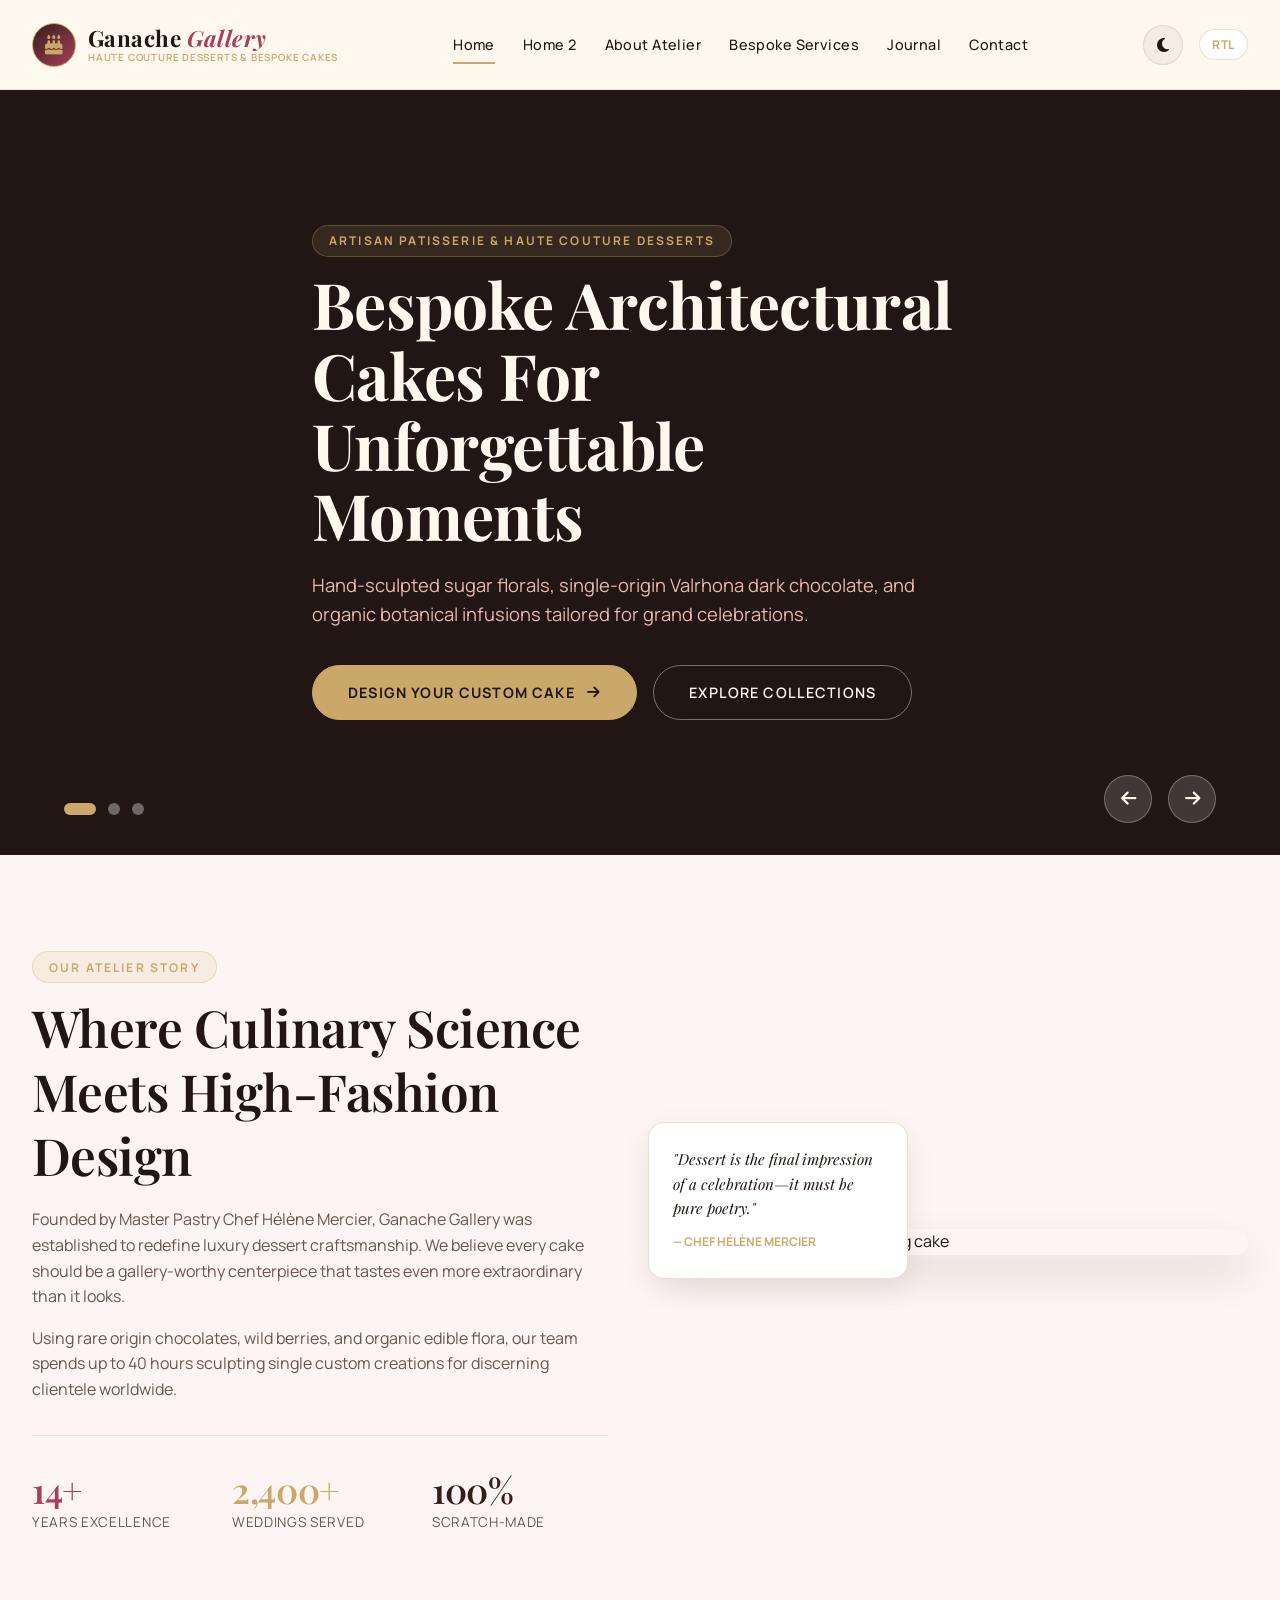
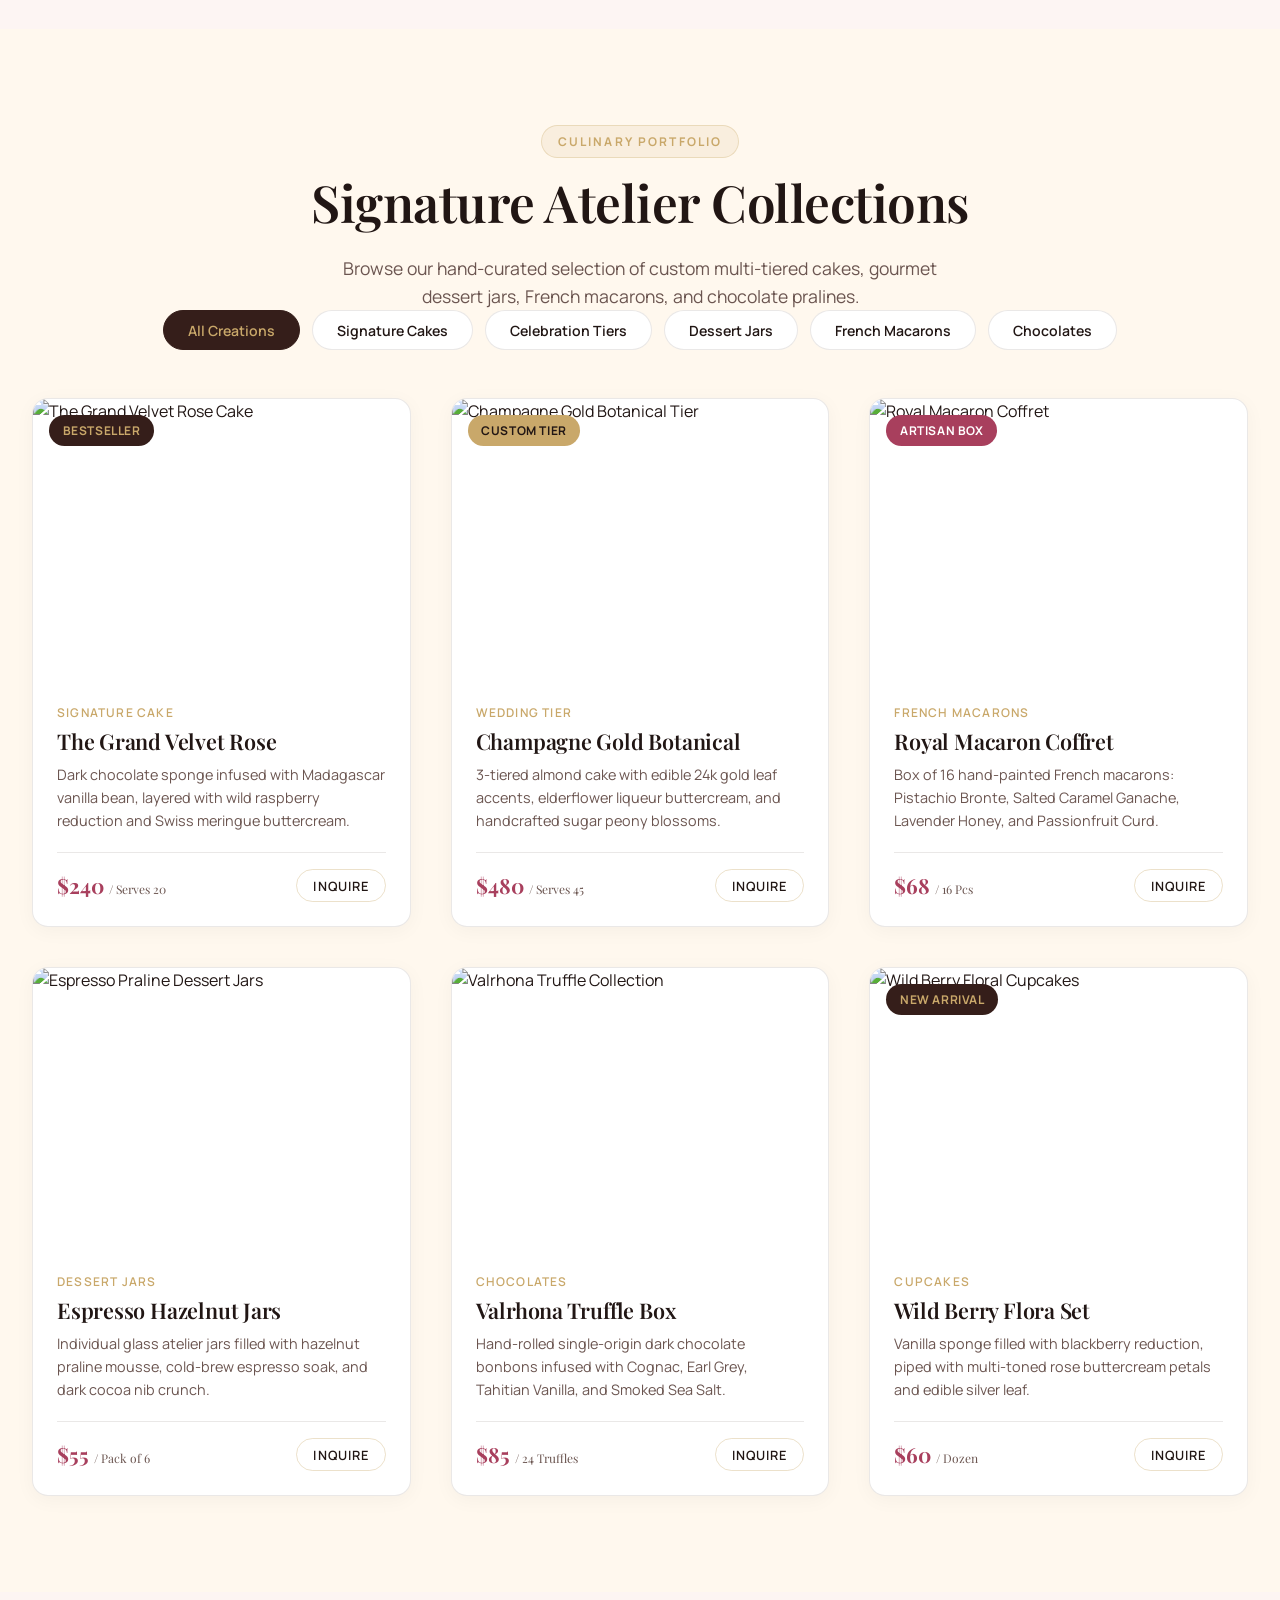
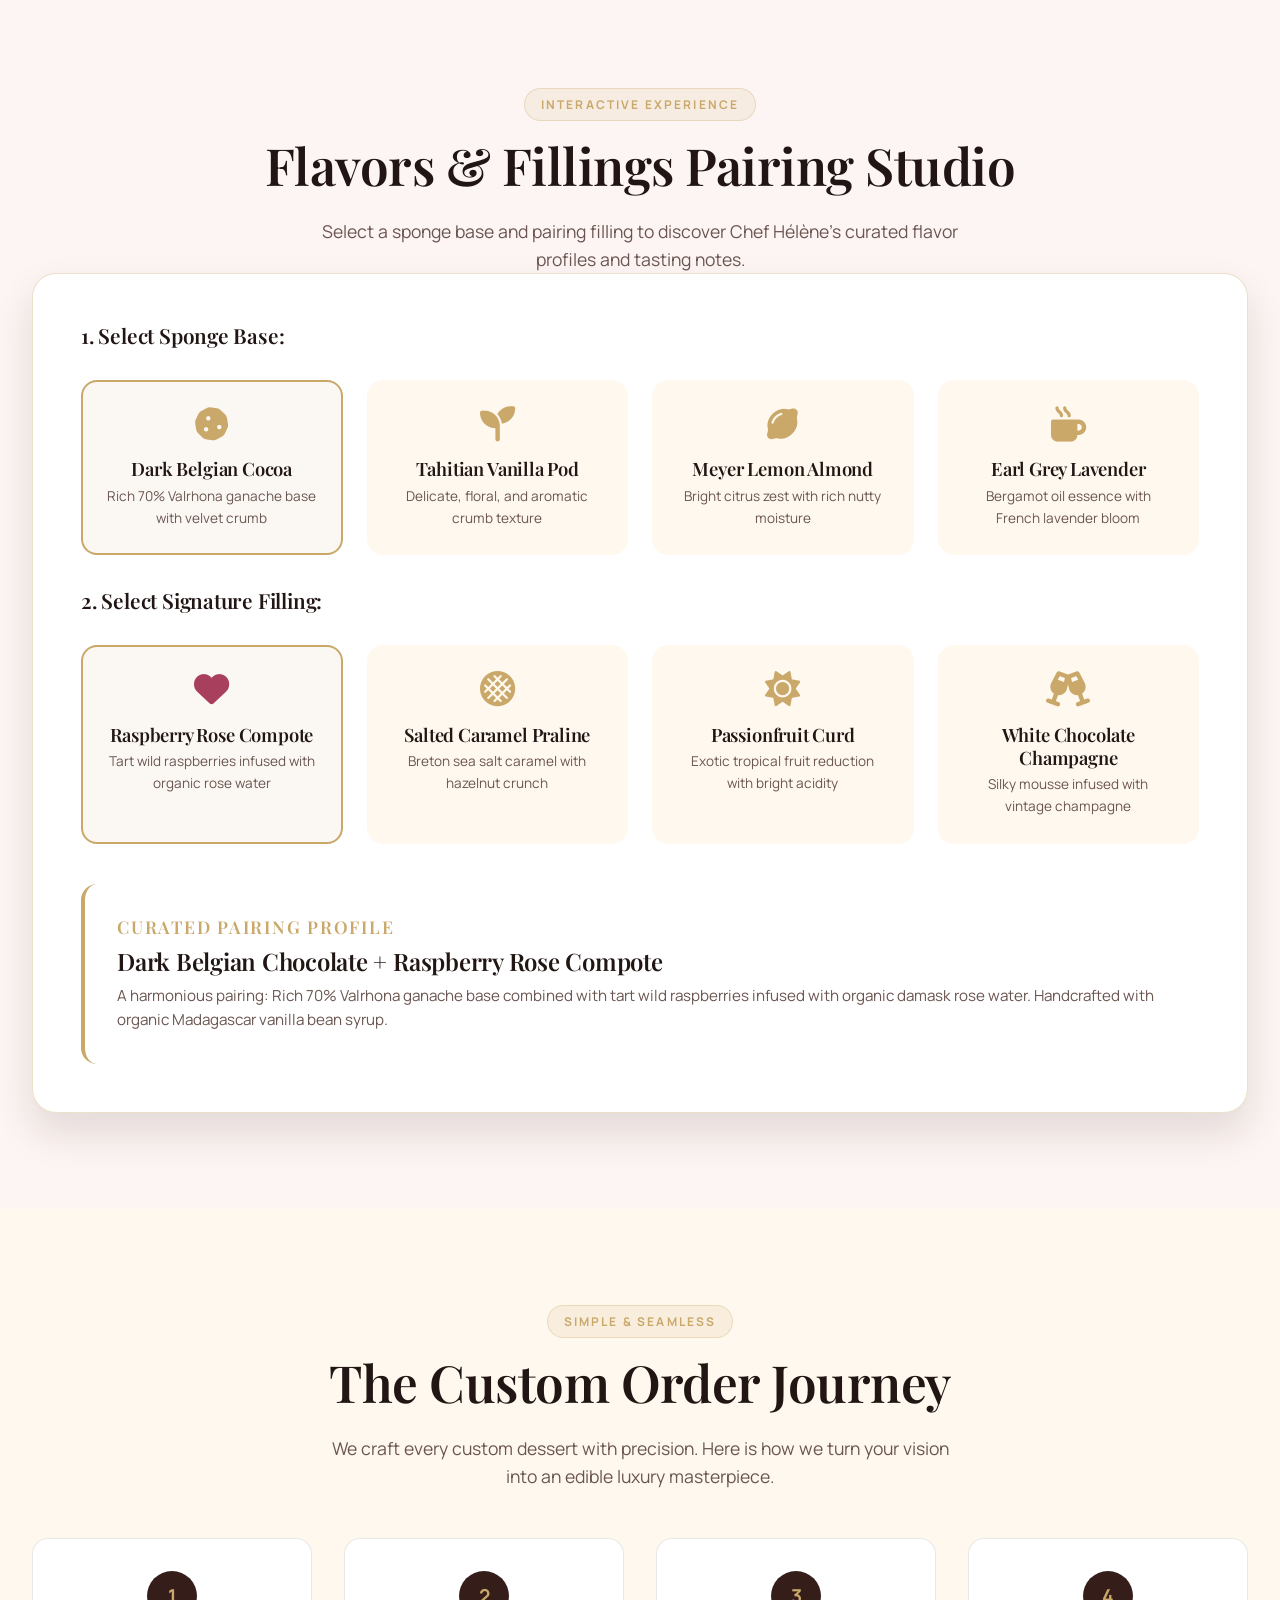
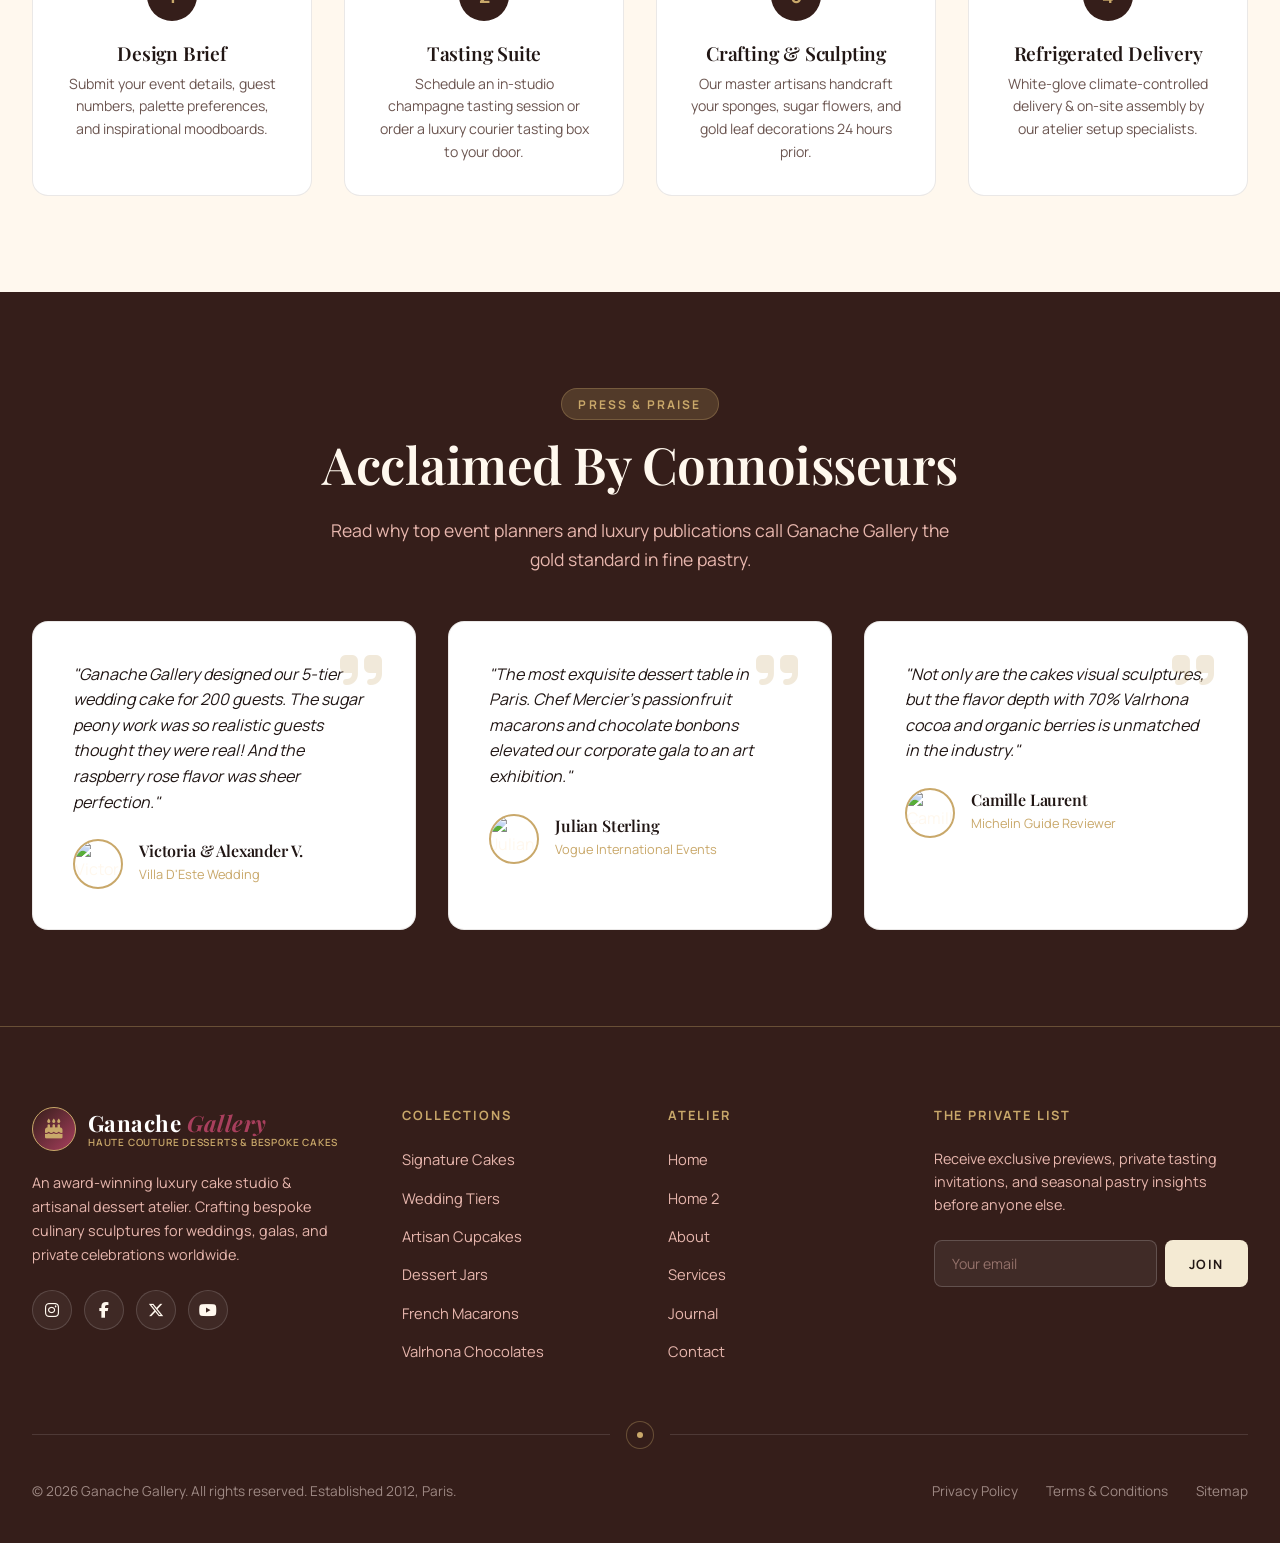
==== commit 503ffb9a: "everything completed except responsiveness" ====
--- a/index.html
+++ b/index.html
@@ -24,7 +24,10 @@
         <div class="brand-logo-icon">
           <i class="fa-solid fa-cake-candles"></i>
         </div>
-        <div class="brand-title">Ganache <span>Gallery</span></div>
+        <div class="brand-text">
+          <div class="brand-title">Ganache <span>Gallery</span></div>
+          <span class="brand-tagline">Haute Couture Desserts & Bespoke Cakes</span>
+        </div>
       </a>
 
       <nav class="nav-menu">
@@ -32,19 +35,6 @@
         <a href="pages/home-2.html" class="nav-link">Home 2</a>
         <a href="pages/about.html" class="nav-link">About Atelier</a>
         <a href="pages/services.html" class="nav-link">Bespoke Services</a>
-        
-        <div class="nav-dropdown">
-          <a href="javascript:void(0)" class="nav-link">Collections <i class="fa-solid fa-chevron-down" style="font-size: 0.75rem; margin-left: 0.2rem;"></i></a>
-          <div class="dropdown-menu">
-            <a href="pages/services.html#signature-cakes" class="dropdown-item">Signature Cakes</a>
-            <a href="pages/services.html#celebration-cakes" class="dropdown-item">Celebration Cakes</a>
-            <a href="pages/services.html#cupcakes" class="dropdown-item">Artisan Cupcakes</a>
-            <a href="pages/services.html#dessert-jars" class="dropdown-item">Dessert Jars</a>
-            <a href="pages/services.html#chocolates" class="dropdown-item">Chocolate Boxes</a>
-            <a href="pages/services.html#macarons" class="dropdown-item">French Macarons</a>
-          </div>
-        </div>
-
         <a href="pages/blog.html" class="nav-link">Journal</a>
         <a href="pages/contact.html" class="nav-link">Contact</a>
       </nav>
@@ -56,15 +46,7 @@
         </button>
 
         <!-- RTL/LTR Toggle Button -->
-        <button class="icon-btn rtl-toggle" title="Toggle Text Orientation">
-          <i class="fa-solid fa-language"></i>
-        </button>
-
-        <!-- Inquiry Consultation Bag Button -->
-        <a href="pages/contact.html#brief-builder" class="icon-btn" title="Consultation Inquiry">
-          <i class="fa-solid fa-bag-shopping"></i>
-          <span class="badge-count">0</span>
-        </a>
+        <button class="rtl-toggle-btn rtl-toggle" title="Toggle Text Orientation">RTL</button>
 
         <!-- Mobile Hamburger Toggle -->
         <div class="hamburger">
@@ -99,7 +81,7 @@
     <div class="hero-slider">
       <!-- Slide 1 -->
       <div class="slide active">
-        <div class="slide-bg" style="background-image: url('https://images.unsplash.com/photo-1535141192574-5d4897c13136?auto=format&fit=crop&w=1920&q=80');"></div>
+        <div class="slide-bg" style="background-image: url('https://i.pinimg.com/1200x/ef/90/c8/ef90c8b20fa8def35b74c4b3eb32455a.jpg');"></div>
         <div class="slide-overlay"></div>
         <div class="container slide-content">
           <span class="tag-label">Artisan Patisserie & Haute Couture Desserts</span>
@@ -202,22 +184,22 @@
       </div>
 
       <div class="filter-bar">
-        <button class="filter-btn active">All Creations</button>
-        <button class="filter-btn">Signature Cakes</button>
-        <button class="filter-btn">Celebration Tiers</button>
-        <button class="filter-btn">Dessert Jars</button>
-        <button class="filter-btn">French Macarons</button>
-        <button class="filter-btn">Chocolates</button>
+        <button class="filter-btn active" data-filter="all">All Creations</button>
+        <button class="filter-btn" data-filter="signature-cakes">Signature Cakes</button>
+        <button class="filter-btn" data-filter="celebration-tiers">Celebration Tiers</button>
+        <button class="filter-btn" data-filter="dessert-jars">Dessert Jars</button>
+        <button class="filter-btn" data-filter="french-macarons">French Macarons</button>
+        <button class="filter-btn" data-filter="chocolates">Chocolates</button>
       </div>
 
       <div class="product-grid">
-        <article class="product-card">
+        <article class="product-card" data-category="signature-cakes">
           <div class="product-img-wrap">
             <span class="product-badge">Bestseller</span>
-            <img src="https://images.unsplash.com/photo-1535141192574-5d4897c13136?auto=format&fit=crop&w=600&q=80" class="product-img" alt="The Grand Velvet Rose Cake">
+            <img src="https://i.pinimg.com/736x/cf/db/24/cfdb247715f8bf78009b6dca85716a26.jpg" class="product-img" alt="The Grand Velvet Rose Cake">
             <div class="product-overlay-actions">
               <button class="icon-btn" onclick="addToInquiry('The Grand Velvet Rose Cake', 240)" title="Add to Inquiry Brief"><i class="fa-solid fa-plus"></i></button>
-              <button class="icon-btn" data-lightbox="https://images.unsplash.com/photo-1535141192574-5d4897c13136?auto=format&fit=crop&w=1200&q=80" title="Enlarge Photo"><i class="fa-solid fa-expand"></i></button>
+              <button class="icon-btn" data-lightbox="https://i.pinimg.com/736x/cf/db/24/cfdb247715f8bf78009b6dca85716a26.jpg" title="Enlarge Photo"><i class="fa-solid fa-expand"></i></button>
             </div>
           </div>
           <div class="product-content">
@@ -231,13 +213,13 @@
           </div>
         </article>
 
-        <article class="product-card">
+        <article class="product-card" data-category="celebration-tiers">
           <div class="product-img-wrap">
             <span class="product-badge" style="background: var(--color-champagne-gold); color: var(--color-espresso);">Custom Tier</span>
-            <img src="https://images.unsplash.com/photo-1565958011703-44f9829ba187?auto=format&fit=crop&w=600&q=80" class="product-img" alt="Champagne Gold Botanical Tier">
+            <img src="https://i.pinimg.com/1200x/f3/4f/cb/f34fcb6bcf0ab46bea597e44c20adbfb.jpg" class="product-img" alt="Champagne Gold Botanical Tier">
             <div class="product-overlay-actions">
               <button class="icon-btn" onclick="addToInquiry('Champagne Gold Botanical Tier', 480)" title="Add to Inquiry Brief"><i class="fa-solid fa-plus"></i></button>
-              <button class="icon-btn" data-lightbox="https://images.unsplash.com/photo-1565958011703-44f9829ba187?auto=format&fit=crop&w=1200&q=80" title="Enlarge Photo"><i class="fa-solid fa-expand"></i></button>
+              <button class="icon-btn" data-lightbox="https://i.pinimg.com/1200x/f3/4f/cb/f34fcb6bcf0ab46bea597e44c20adbfb.jpg" title="Enlarge Photo"><i class="fa-solid fa-expand"></i></button>
             </div>
           </div>
           <div class="product-content">
@@ -251,13 +233,13 @@
           </div>
         </article>
 
-        <article class="product-card">
+        <article class="product-card" data-category="french-macarons">
           <div class="product-img-wrap">
             <span class="product-badge" style="background: var(--color-raspberry); color: #fff;">Artisan Box</span>
-            <img src="https://images.unsplash.com/photo-1563729784474-d77dbb933a9e?auto=format&fit=crop&w=600&q=80" class="product-img" alt="Royal Macaron Coffret">
+            <img src="https://i.pinimg.com/1200x/bc/c6/f9/bcc6f9d251c647387013f4e6db50bbb3.jpg" class="product-img" alt="Royal Macaron Coffret">
             <div class="product-overlay-actions">
               <button class="icon-btn" onclick="addToInquiry('Royal Macaron Coffret', 68)" title="Add to Inquiry Brief"><i class="fa-solid fa-plus"></i></button>
-              <button class="icon-btn" data-lightbox="https://images.unsplash.com/photo-1563729784474-d77dbb933a9e?auto=format&fit=crop&w=1200&q=80" title="Enlarge Photo"><i class="fa-solid fa-expand"></i></button>
+              <button class="icon-btn" data-lightbox="https://i.pinimg.com/1200x/bc/c6/f9/bcc6f9d251c647387013f4e6db50bbb3.jpg" title="Enlarge Photo"><i class="fa-solid fa-expand"></i></button>
             </div>
           </div>
           <div class="product-content">
@@ -271,12 +253,12 @@
           </div>
         </article>
 
-        <article class="product-card">
+        <article class="product-card" data-category="dessert-jars">
           <div class="product-img-wrap">
-            <img src="https://images.unsplash.com/photo-1587314168485-3236d6710814?auto=format&fit=crop&w=600&q=80" class="product-img" alt="Espresso Praline Dessert Jars">
+            <img src="https://i.pinimg.com/1200x/8f/fa/f1/8ffaf19b2bb7773cd4f040ae67f8ca73.jpg" class="product-img" alt="Espresso Praline Dessert Jars">
             <div class="product-overlay-actions">
               <button class="icon-btn" onclick="addToInquiry('Espresso Praline Dessert Jars', 55)" title="Add to Inquiry Brief"><i class="fa-solid fa-plus"></i></button>
-              <button class="icon-btn" data-lightbox="https://images.unsplash.com/photo-1587314168485-3236d6710814?auto=format&fit=crop&w=1200&q=80" title="Enlarge Photo"><i class="fa-solid fa-expand"></i></button>
+              <button class="icon-btn" data-lightbox="https://i.pinimg.com/1200x/8f/fa/f1/8ffaf19b2bb7773cd4f040ae67f8ca73.jpg" title="Enlarge Photo"><i class="fa-solid fa-expand"></i></button>
             </div>
           </div>
           <div class="product-content">
@@ -290,12 +272,12 @@
           </div>
         </article>
 
-        <article class="product-card">
+        <article class="product-card" data-category="chocolates">
           <div class="product-img-wrap">
-            <img src="https://images.unsplash.com/photo-1541781774459-bb2af2f05b55?auto=format&fit=crop&w=600&q=80" class="product-img" alt="Valrhona Truffle Collection">
+            <img src="https://i.pinimg.com/736x/fc/27/c5/fc27c51024b149e87158d39d212db3ce.jpg" class="product-img" alt="Valrhona Truffle Collection">
             <div class="product-overlay-actions">
               <button class="icon-btn" onclick="addToInquiry('Valrhona Truffle Collection', 85)" title="Add to Inquiry Brief"><i class="fa-solid fa-plus"></i></button>
-              <button class="icon-btn" data-lightbox="https://images.unsplash.com/photo-1541781774459-bb2af2f05b55?auto=format&fit=crop&w=1200&q=80" title="Enlarge Photo"><i class="fa-solid fa-expand"></i></button>
+              <button class="icon-btn" data-lightbox="https://i.pinimg.com/736x/fc/27/c5/fc27c51024b149e87158d39d212db3ce.jpg" title="Enlarge Photo"><i class="fa-solid fa-expand"></i></button>
             </div>
           </div>
           <div class="product-content">
@@ -309,13 +291,13 @@
           </div>
         </article>
 
-        <article class="product-card">
+        <article class="product-card" data-category="signature-cakes">
           <div class="product-img-wrap">
             <span class="product-badge" style="background: var(--color-dark-cocoa);">New Arrival</span>
-            <img src="https://images.unsplash.com/photo-1576618148400-f54bed99fcfd?auto=format&fit=crop&w=600&q=80" class="product-img" alt="Wild Berry Floral Cupcakes">
+            <img src="https://i.pinimg.com/736x/ac/82/d1/ac82d16af0ce62f05979a6ac49f33f7a.jpg" class="product-img" alt="Wild Berry Floral Cupcakes">
             <div class="product-overlay-actions">
               <button class="icon-btn" onclick="addToInquiry('Wild Berry Floral Cupcakes', 60)" title="Add to Inquiry Brief"><i class="fa-solid fa-plus"></i></button>
-              <button class="icon-btn" data-lightbox="https://images.unsplash.com/photo-1576618148400-f54bed99fcfd?auto=format&fit=crop&w=1200&q=80" title="Enlarge Photo"><i class="fa-solid fa-expand"></i></button>
+              <button class="icon-btn" data-lightbox="https://i.pinimg.com/736x/ac/82/d1/ac82d16af0ce62f05979a6ac49f33f7a.jpg" title="Enlarge Photo"><i class="fa-solid fa-expand"></i></button>
             </div>
           </div>
           <div class="product-content">
@@ -497,60 +479,77 @@
   <footer class="footer">
     <div class="container">
       <div class="footer-grid">
-        <div class="footer-col">
+        <!-- Col 1: Brand Info & Social -->
+        <div class="footer-col brand-col">
           <div class="brand-logo" style="margin-bottom: 1.25rem;">
             <div class="brand-logo-icon"><i class="fa-solid fa-cake-candles"></i></div>
-            <div class="brand-title" style="color: #fff;">Ganache <span>Gallery</span></div>
-          </div>
-          <p style="color: var(--color-blush); font-size: 0.9rem; margin-bottom: 1.5rem;">An award-winning luxury cake studio & artisanal dessert atelier. Crafting bespoke culinary sculptures for weddings, galas, and private celebrations worldwide.</p>
-          <div style="display: flex; gap: 0.75rem;">
-            <a href="javascript:void(0)" class="icon-btn" style="background: rgba(255,255,255,0.1); color: #fff;"><i class="fa-brands fa-instagram"></i></a>
-            <a href="javascript:void(0)" class="icon-btn" style="background: rgba(255,255,255,0.1); color: #fff;"><i class="fa-brands fa-pinterest-p"></i></a>
-            <a href="javascript:void(0)" class="icon-btn" style="background: rgba(255,255,255,0.1); color: #fff;"><i class="fa-brands fa-facebook-f"></i></a>
-          </div>
-        </div>
-
+            <div class="brand-text">
+              <div class="brand-title" style="color: #fff;">Ganache <span>Gallery</span></div>
+              <span class="brand-tagline">Haute Couture Desserts & Bespoke Cakes</span>
+            </div>
+          </div>
+          <p class="footer-desc">An award-winning luxury cake studio & artisanal dessert atelier. Crafting bespoke culinary sculptures for weddings, galas, and private celebrations worldwide.</p>
+          <div class="footer-socials">
+            <a href="javascript:void(0)" class="social-icon-btn" aria-label="Instagram"><i class="fa-brands fa-instagram"></i></a>
+            <a href="javascript:void(0)" class="social-icon-btn" aria-label="Facebook"><i class="fa-brands fa-facebook-f"></i></a>
+            <a href="javascript:void(0)" class="social-icon-btn" aria-label="Twitter"><i class="fa-brands fa-x-twitter"></i></a>
+            <a href="javascript:void(0)" class="social-icon-btn" aria-label="YouTube"><i class="fa-brands fa-youtube"></i></a>
+          </div>
+        </div>
+
+        <!-- Col 2: Collections -->
         <div class="footer-col">
-          <h4>Navigation</h4>
-          <div class="footer-links">
-            <a href="index.html">Home Studio</a>
-            <a href="pages/home-2.html">Editorial Showcase</a>
-            <a href="pages/about.html">Our Heritage</a>
-            <a href="pages/services.html">Bespoke Services</a>
-            <a href="pages/blog.html">Pastry Journal</a>
-            <a href="pages/contact.html">Studio Contact</a>
-          </div>
-        </div>
-
+          <h4 class="footer-col-title">Collections</h4>
+          <ul class="footer-links-list">
+            <li><a href="pages/services.html#signature-cakes">Signature Cakes</a></li>
+            <li><a href="pages/services.html#wedding-suite">Wedding Tiers</a></li>
+            <li><a href="pages/services.html#cupcakes">Artisan Cupcakes</a></li>
+            <li><a href="pages/services.html#dessert-jars">Dessert Jars</a></li>
+            <li><a href="pages/services.html#macarons">French Macarons</a></li>
+            <li><a href="pages/services.html#chocolates">Valrhona Chocolates</a></li>
+          </ul>
+        </div>
+
+        <!-- Col 3: Atelier / Navigation -->
         <div class="footer-col">
-          <h4>Collections</h4>
-          <div class="footer-links">
-            <a href="pages/services.html#signature-cakes">Signature Cakes</a>
-            <a href="pages/services.html#wedding-suite">Wedding Tiers</a>
-            <a href="pages/services.html#cupcakes">Artisan Cupcakes</a>
-            <a href="pages/services.html#dessert-jars">Dessert Jars</a>
-            <a href="pages/services.html#macarons">French Macarons</a>
-            <a href="pages/services.html#chocolates">Valrhona Chocolates</a>
-          </div>
-        </div>
-
-        <div class="footer-col">
-          <h4>Atelier Details</h4>
-          <p style="font-size: 0.88rem; color: var(--color-blush);"><i class="fa-solid fa-location-dot" style="color: var(--color-champagne-gold); margin-right: 0.5rem;"></i> 742 Faubourg Saint-Honoré, Paris</p>
-          <p style="font-size: 0.88rem; color: var(--color-blush);"><i class="fa-solid fa-phone" style="color: var(--color-champagne-gold); margin-right: 0.5rem;"></i> +33 1 42 68 55 00</p>
-          <p style="font-size: 0.88rem; color: var(--color-blush);"><i class="fa-solid fa-envelope" style="color: var(--color-champagne-gold); margin-right: 0.5rem;"></i> concierge@ganachegallery.com</p>
-          <div style="margin-top: 1rem;">
-            <a href="pages/sitemap.html" style="color: var(--color-champagne-gold); font-size: 0.85rem; text-decoration: underline;">View HTML Sitemap</a>
-          </div>
-        </div>
-      </div>
-
+          <h4 class="footer-col-title">Atelier</h4>
+          <ul class="footer-links-list">
+            <li><a href="index.html">Home</a></li>
+            <li><a href="pages/home-2.html">Home 2</a></li>
+            <li><a href="pages/about.html">About</a></li>
+            <li><a href="pages/services.html">Services</a></li>
+            <li><a href="pages/blog.html">Journal</a></li>
+            <li><a href="pages/contact.html">Contact</a></li>
+          </ul>
+        </div>
+
+        <!-- Col 4: Newsletter -->
+        <div class="footer-col newsletter-col">
+          <h4 class="footer-col-title">The Private List</h4>
+          <p class="footer-newsletter-desc">Receive exclusive previews, private tasting invitations, and seasonal pastry insights before anyone else.</p>
+          <form class="footer-newsletter-form" onsubmit="event.preventDefault(); alert('Thank you for subscribing to The Private List!');">
+            <input type="email" placeholder="Your email" class="newsletter-input" required>
+            <button type="submit" class="newsletter-btn">JOIN</button>
+          </form>
+        </div>
+      </div>
+
+      <!-- Divider line with central badge dot -->
+      <div class="footer-divider-wrap">
+        <div class="footer-divider-line"></div>
+        <div class="footer-divider-badge">
+          <span class="badge-dot"></span>
+        </div>
+        <div class="footer-divider-line"></div>
+      </div>
+
+      <!-- Footer Bottom -->
       <div class="footer-bottom">
-        <div>&copy; 2026 Ganache Gallery Custom Desserts Studio. All rights reserved.</div>
-        <div style="display: flex; gap: 1.5rem;">
+        <div class="copyright-text">&copy; 2026 Ganache Gallery. All rights reserved. Established 2012, Paris.</div>
+        <div class="footer-bottom-links">
           <a href="pages/privacy-policy.html">Privacy Policy</a>
           <a href="pages/terms-and-conditions.html">Terms & Conditions</a>
-          <a href="pages/maintenance.html">Maintenance Status</a>
+          <a href="pages/sitemap.html">Sitemap</a>
         </div>
       </div>
     </div>
--- a/css/style.css
+++ b/css/style.css
@@ -236,8 +236,8 @@
 }
 
 .brand-logo-icon {
-  width: 42px;
-  height: 42px;
+  width: 44px;
+  height: 44px;
   background: linear-gradient(135deg, var(--color-dark-cocoa), var(--color-raspberry));
   border-radius: 50%;
   display: flex;
@@ -246,19 +246,39 @@
   color: var(--color-champagne-gold);
   font-size: 1.25rem;
   border: 1px solid var(--color-champagne-gold);
+  flex-shrink: 0;
+}
+
+.brand-text {
+  display: flex;
+  flex-direction: column;
+  justify-content: center;
 }
 
 .brand-title {
   font-family: var(--font-serif);
-  font-size: 1.5rem;
+  font-size: 1.4rem;
   font-weight: 700;
   color: var(--text-main);
   letter-spacing: 0.02em;
+  line-height: 1.1;
 }
 
 .brand-title span {
   color: var(--color-raspberry);
   font-style: italic;
+}
+
+.brand-tagline {
+  font-family: var(--font-sans);
+  font-size: 0.62rem;
+  font-weight: 600;
+  letter-spacing: 0.08em;
+  text-transform: uppercase;
+  color: var(--color-champagne-gold);
+  margin-top: 0.15rem;
+  line-height: 1;
+  white-space: nowrap;
 }
 
 .nav-menu {
@@ -362,6 +382,44 @@
   transform: scale(1.05);
 }
 
+.rtl-toggle-btn {
+  font-weight: 700;
+  font-size: 0.75rem;
+  letter-spacing: 0.05em;
+  padding: 0.35rem 0.75rem;
+  border-radius: var(--radius-full);
+  border: 1px solid var(--border-gold);
+  background: var(--bg-surface);
+  color: var(--color-champagne-gold);
+  cursor: pointer;
+  transition: all var(--transition-fast);
+  display: inline-flex;
+  align-items: center;
+  justify-content: center;
+  font-family: var(--font-sans);
+}
+
+.rtl-toggle-btn:hover {
+  background: var(--color-champagne-gold);
+  color: var(--color-espresso);
+  border-color: var(--color-champagne-gold);
+}
+
+.top-right-controls {
+  position: fixed;
+  top: 1.5rem;
+  right: 1.5rem;
+  z-index: 1000;
+  display: flex;
+  gap: 0.75rem;
+  align-items: center;
+}
+
+[dir="rtl"] .top-right-controls {
+  right: auto;
+  left: 1.5rem;
+}
+
 .badge-count {
   position: absolute;
   top: -4px;
@@ -478,7 +536,7 @@
   height: 100%;
   background-size: cover;
   background-position: center;
-  filter: brightness(0.65);
+  filter: brightness(0.75);
 }
 
 .slide-overlay {
@@ -970,6 +1028,72 @@
   opacity: 1;
 }
 
+/* Interactive Timeline (Atelier Milestones & Evolution) */
+.timeline-wrap {
+  max-width: 800px;
+  margin: 3rem auto 0 auto;
+  position: relative;
+  border-left: 2px solid var(--color-champagne-gold);
+  padding-left: 2rem;
+}
+
+.timeline-item {
+  margin-bottom: 2.5rem;
+  position: relative;
+}
+
+.timeline-item:last-child {
+  margin-bottom: 0;
+}
+
+.timeline-dot {
+  position: absolute;
+  left: -2.6rem;
+  top: 0.15rem;
+  width: 18px;
+  height: 18px;
+  border-radius: 50%;
+  background: var(--color-dark-cocoa);
+  border: 3px solid var(--color-champagne-gold);
+  box-sizing: border-box;
+}
+
+.timeline-dot.highlight {
+  background: var(--color-raspberry);
+}
+
+/* RTL Support for Atelier Timeline */
+[dir="rtl"] .timeline-wrap,
+html[dir="rtl"] .timeline-wrap {
+  border-left: none !important;
+  border-right: 2px solid var(--color-champagne-gold) !important;
+  padding-left: 0 !important;
+  padding-right: 2rem !important;
+}
+
+[dir="rtl"] .timeline-dot,
+html[dir="rtl"] .timeline-dot {
+  left: auto !important;
+  right: -2.6rem !important;
+}
+
+@media (max-width: 576px) {
+  .timeline-wrap {
+    padding-left: 1.5rem;
+  }
+  .timeline-dot {
+    left: -2.05rem;
+  }
+  [dir="rtl"] .timeline-wrap,
+  html[dir="rtl"] .timeline-wrap {
+    padding-right: 1.5rem !important;
+  }
+  [dir="rtl"] .timeline-dot,
+  html[dir="rtl"] .timeline-dot {
+    right: -2.05rem !important;
+  }
+}
+
 /* Lightbox Modal */
 .lightbox-modal {
   position: fixed;
@@ -1061,47 +1185,203 @@
 .footer {
   background: var(--bg-dark-accent);
   color: var(--color-vanilla);
-  padding: 5rem 0 2rem 0;
+  padding: 5rem 0 2.5rem 0;
   border-top: 1px solid var(--border-gold);
 }
 
 .footer-grid {
   display: grid;
-  grid-template-columns: 2fr 1fr 1fr 1.5fr;
-  gap: 3rem;
-  margin-bottom: 4rem;
-}
-
-.footer-col h4 {
+  grid-template-columns: 1.5fr 1fr 1fr 1.5fr;
+  gap: 3.5rem;
+}
+
+.footer-col .footer-desc {
+  font-size: 0.9rem;
+  color: var(--color-blush);
+  line-height: 1.65;
+  margin: 1.25rem 0 1.5rem 0;
+}
+
+.footer-socials {
+  display: flex;
+  align-items: center;
+  gap: 0.75rem;
+}
+
+.social-icon-btn {
+  width: 40px;
+  height: 40px;
+  border-radius: 50%;
+  background: rgba(255, 255, 255, 0.05);
+  border: 1px solid rgba(255, 255, 255, 0.15);
+  color: var(--color-vanilla);
+  display: flex;
+  align-items: center;
+  justify-content: center;
+  font-size: 1rem;
+  transition: all var(--transition-fast);
+}
+
+.social-icon-btn:hover {
+  background: var(--color-champagne-gold);
+  color: var(--color-espresso);
+  border-color: var(--color-champagne-gold);
+  transform: translateY(-3px);
+}
+
+.footer-col-title {
   color: var(--color-champagne-gold);
-  font-size: 1.2rem;
+  font-family: var(--font-sans);
+  font-size: 0.8rem;
+  font-weight: 700;
+  letter-spacing: 0.15em;
+  text-transform: uppercase;
   margin-bottom: 1.5rem;
 }
 
-.footer-links {
+.footer-links-list {
+  list-style: none;
   display: flex;
   flex-direction: column;
-  gap: 0.75rem;
-}
-
-.footer-links a {
+  gap: 0.8rem;
+  padding: 0;
+  margin: 0;
+}
+
+.footer-links-list a {
   color: var(--color-blush);
   font-size: 0.92rem;
-}
-
-.footer-links a:hover {
-  color: var(--color-champagne-gold);
-  padding-left: 0.35rem;
+  transition: all var(--transition-fast);
+  display: inline-block;
+}
+
+.footer-links-list a:hover {
+  color: #FFFFFF;
+  transform: translateX(4px);
+}
+
+[dir="rtl"] .footer-links-list a:hover {
+  transform: translateX(-4px);
+}
+
+.footer-newsletter-desc {
+  font-size: 0.9rem;
+  color: var(--color-blush);
+  line-height: 1.6;
+  margin-bottom: 1.5rem;
+}
+
+.footer-newsletter-form {
+  display: flex;
+  gap: 0.5rem;
+  width: 100%;
+}
+
+.newsletter-input {
+  flex: 1;
+  padding: 0.8rem 1.1rem;
+  background: rgba(255, 255, 255, 0.06);
+  border: 1px solid rgba(255, 255, 255, 0.18);
+  border-radius: var(--radius-sm);
+  color: #FFFFFF;
+  font-size: 0.88rem;
+  outline: none;
+  transition: all var(--transition-fast);
+}
+
+.newsletter-input::placeholder {
+  color: rgba(232, 183, 174, 0.5);
+}
+
+.newsletter-input:focus {
+  border-color: var(--color-champagne-gold);
+  background: rgba(255, 255, 255, 0.1);
+}
+
+.newsletter-btn {
+  padding: 0.8rem 1.5rem;
+  background: var(--color-champagne-light);
+  color: var(--color-espresso);
+  font-weight: 700;
+  font-size: 0.8rem;
+  letter-spacing: 0.12em;
+  text-transform: uppercase;
+  border-radius: var(--radius-sm);
+  border: none;
+  cursor: pointer;
+  transition: all var(--transition-fast);
+  white-space: nowrap;
+}
+
+.newsletter-btn:hover {
+  background: #FFFFFF;
+  transform: translateY(-2px);
+  box-shadow: 0 6px 20px rgba(201, 168, 106, 0.3);
+}
+
+.footer-divider-wrap {
+  display: flex;
+  align-items: center;
+  justify-content: center;
+  gap: 1rem;
+  margin: 3.5rem 0 2rem 0;
+  width: 100%;
+}
+
+.footer-divider-line {
+  flex: 1;
+  height: 1px;
+  background: rgba(255, 255, 255, 0.12);
+}
+
+.footer-divider-badge {
+  width: 28px;
+  height: 28px;
+  border-radius: 50%;
+  border: 1px solid var(--border-gold);
+  display: flex;
+  align-items: center;
+  justify-content: center;
+  background: var(--bg-dark-accent);
+  flex-shrink: 0;
+}
+
+.badge-dot {
+  width: 6px;
+  height: 6px;
+  border-radius: 50%;
+  background: var(--color-champagne-gold);
 }
 
 .footer-bottom {
-  border-top: 1px solid rgba(232, 183, 174, 0.15);
-  padding-top: 2rem;
+  border-top: none;
+  padding-top: 0;
   display: flex;
   align-items: center;
   justify-content: space-between;
   font-size: 0.85rem;
   color: var(--text-light);
+  flex-wrap: wrap;
+  gap: 1.25rem;
+}
+
+.copyright-text {
+  color: var(--text-light);
+}
+
+.footer-bottom-links {
+  display: flex;
+  gap: 1.75rem;
+  align-items: center;
+}
+
+.footer-bottom-links a {
+  color: var(--text-light);
+  transition: color var(--transition-fast);
+}
+
+.footer-bottom-links a:hover {
+  color: var(--color-champagne-gold);
 }
 
 /* --------------------------------------------------------------------------
@@ -1109,20 +1389,20 @@
    -------------------------------------------------------------------------- */
 .back-to-top {
   position: fixed;
-  bottom: 2rem;
-  right: 2rem;
-  width: 50px;
-  height: 50px;
+  bottom: 2.2rem;
+  right: 2.2rem;
+  width: 48px;
+  height: 48px;
   border-radius: 50%;
-  background: var(--color-dark-cocoa);
-  color: var(--color-champagne-gold);
-  border: 1px solid var(--color-champagne-gold);
+  background: var(--color-champagne-gold);
+  color: var(--color-espresso);
+  border: none;
   display: flex;
   align-items: center;
   justify-content: center;
-  font-size: 1.2rem;
+  font-size: 1.1rem;
   cursor: pointer;
-  box-shadow: var(--shadow-lg);
+  box-shadow: var(--shadow-gold);
   opacity: 0;
   visibility: hidden;
   transition: all var(--transition-base);
@@ -1135,9 +1415,9 @@
 }
 
 .back-to-top:hover {
-  background: var(--color-raspberry);
-  color: #fff;
-  transform: translateY(-4px);
+  background: #FFFFFF;
+  color: var(--color-espresso);
+  transform: translateY(-4px) scale(1.05);
 }
 
 /* --------------------------------------------------------------------------
@@ -1185,6 +1465,13 @@
 }
 
 @media (max-width: 600px) {
+  .brand-title {
+    font-size: 1.25rem;
+  }
+  .brand-tagline {
+    font-size: 0.52rem;
+    letter-spacing: 0.05em;
+  }
   .footer-grid {
     grid-template-columns: 1fr;
   }
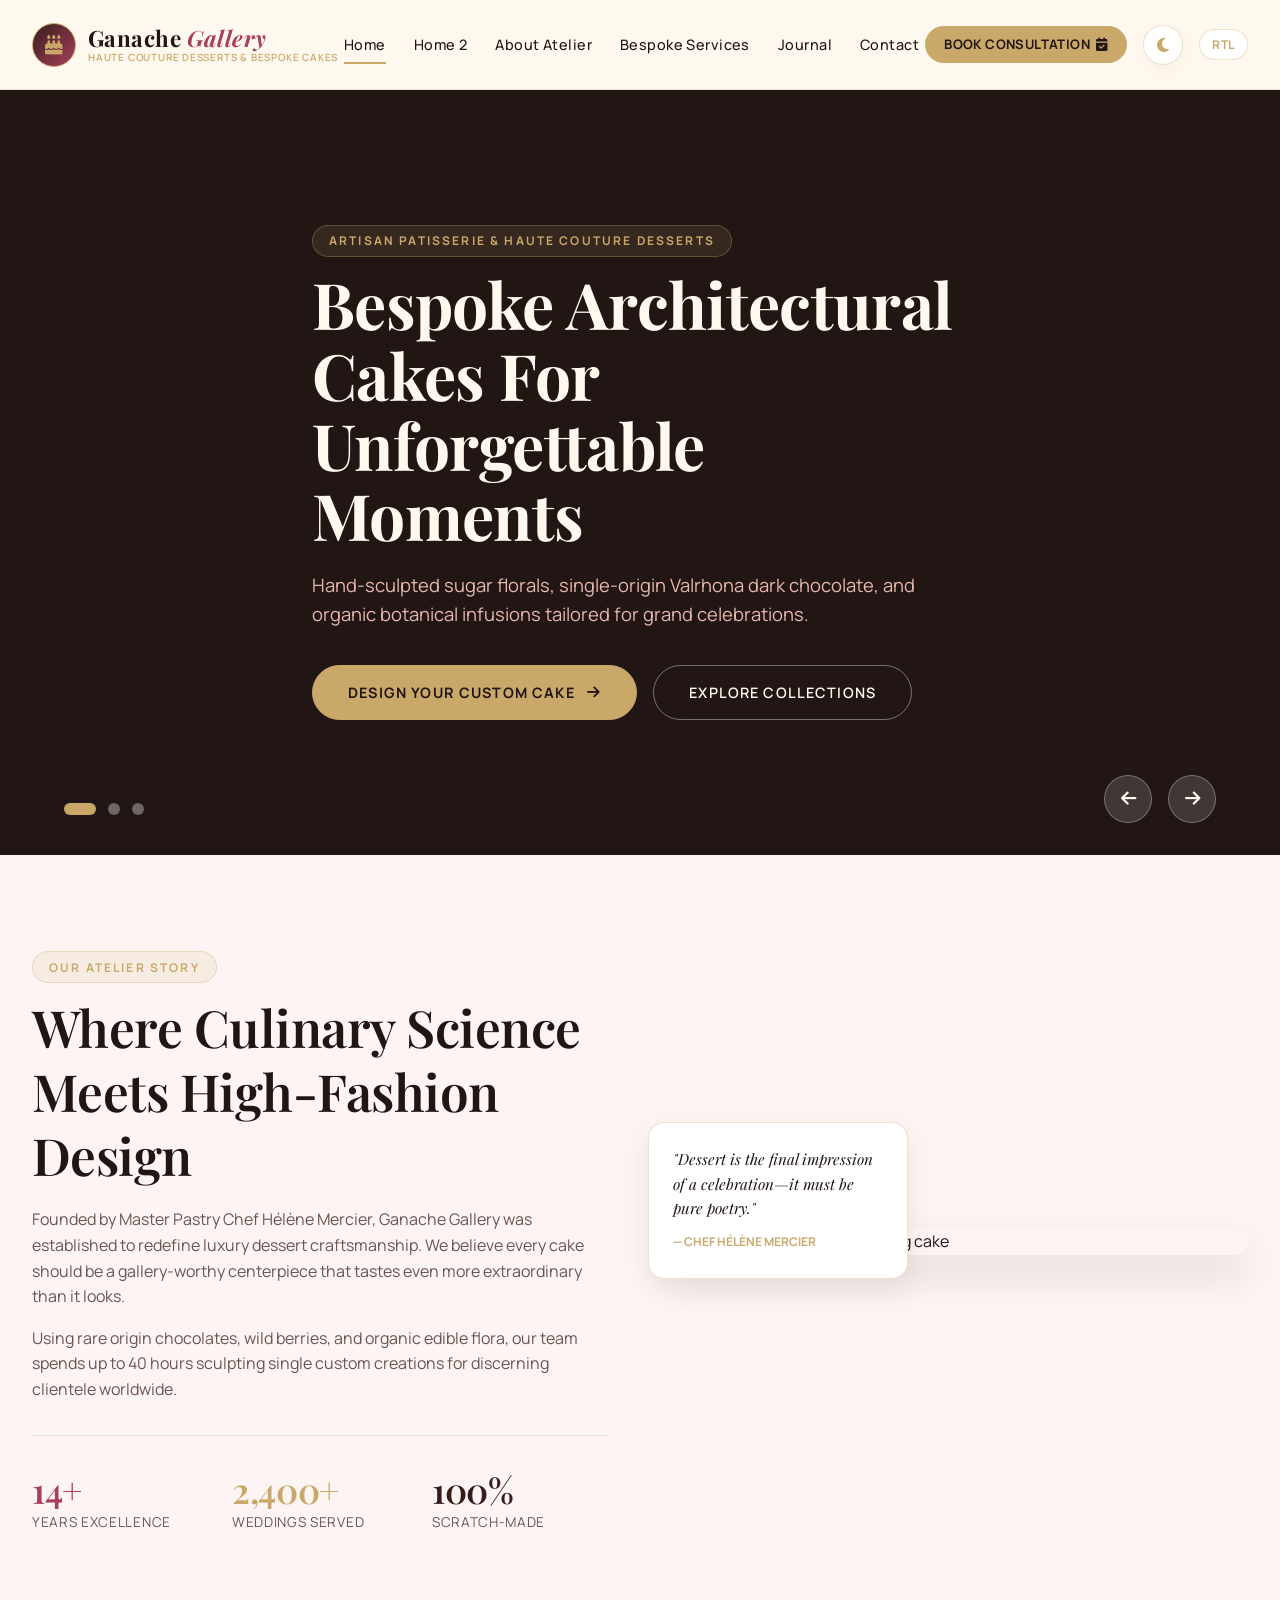
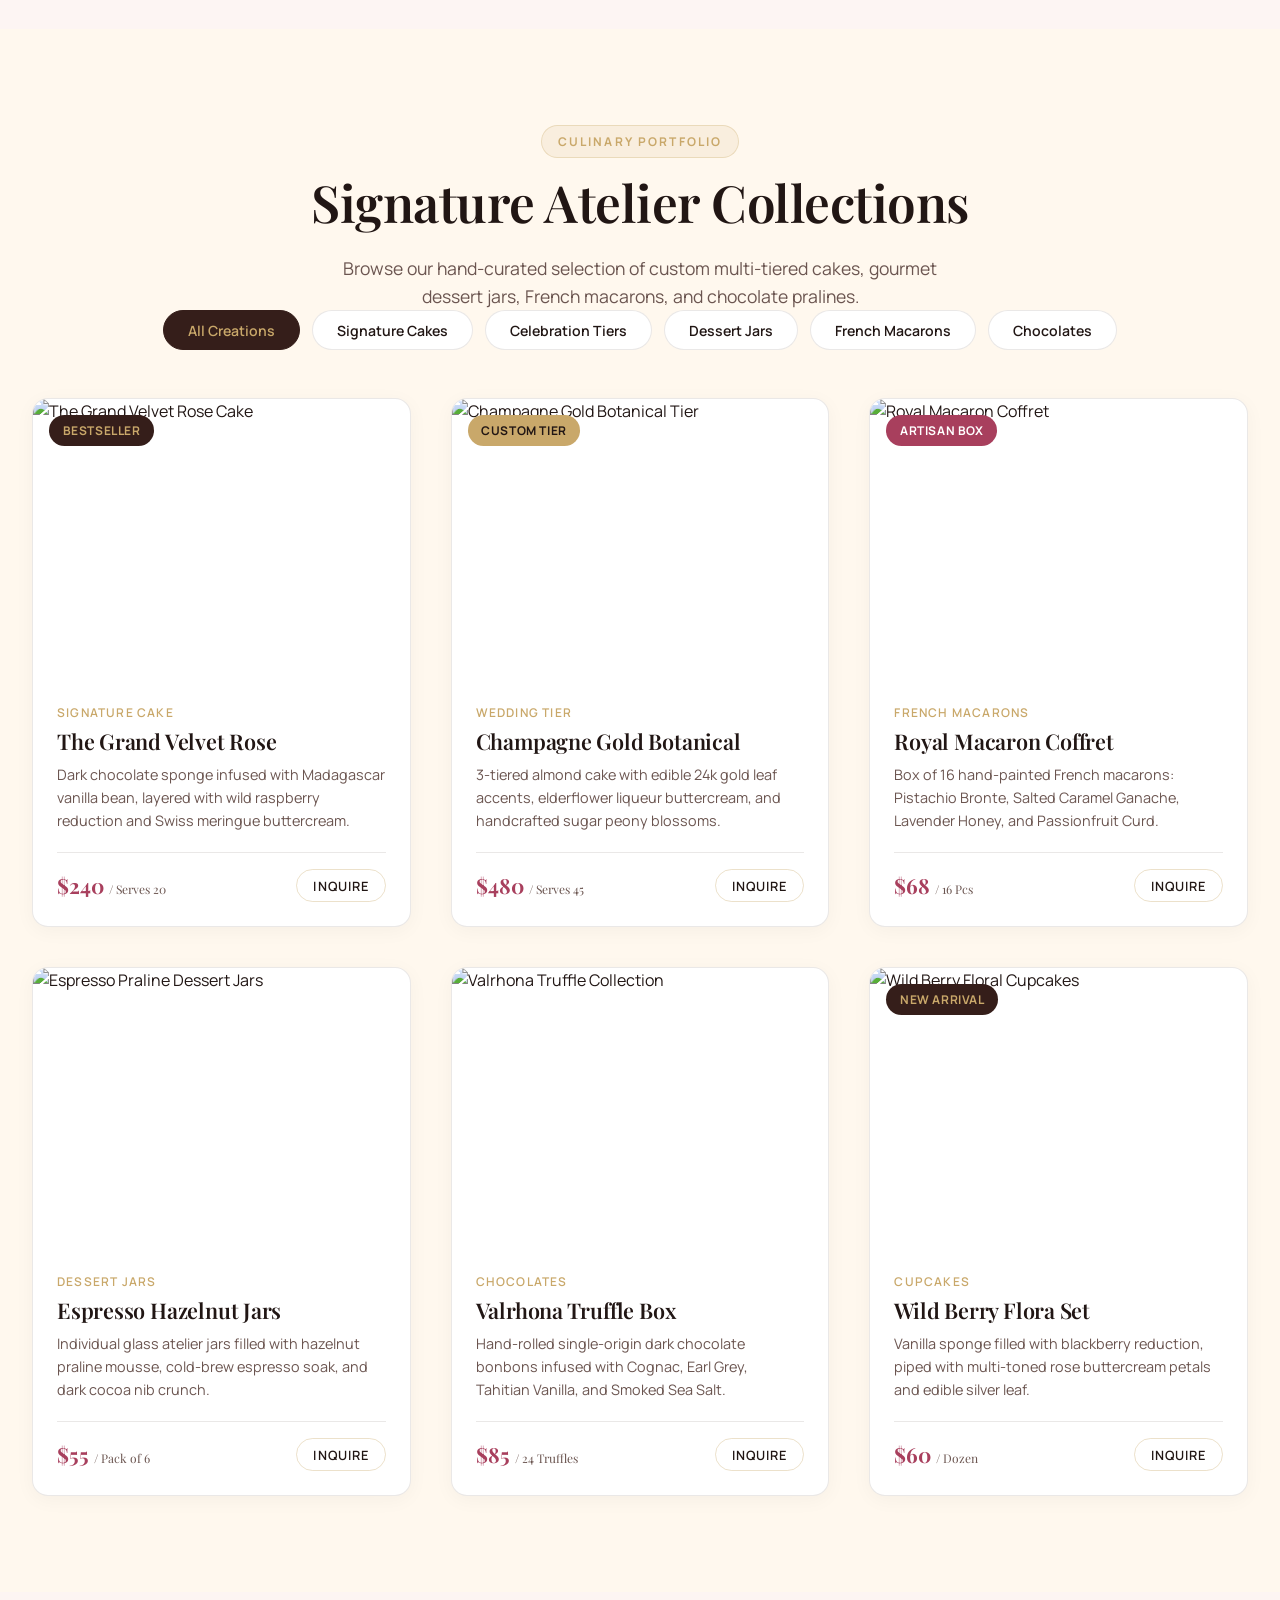
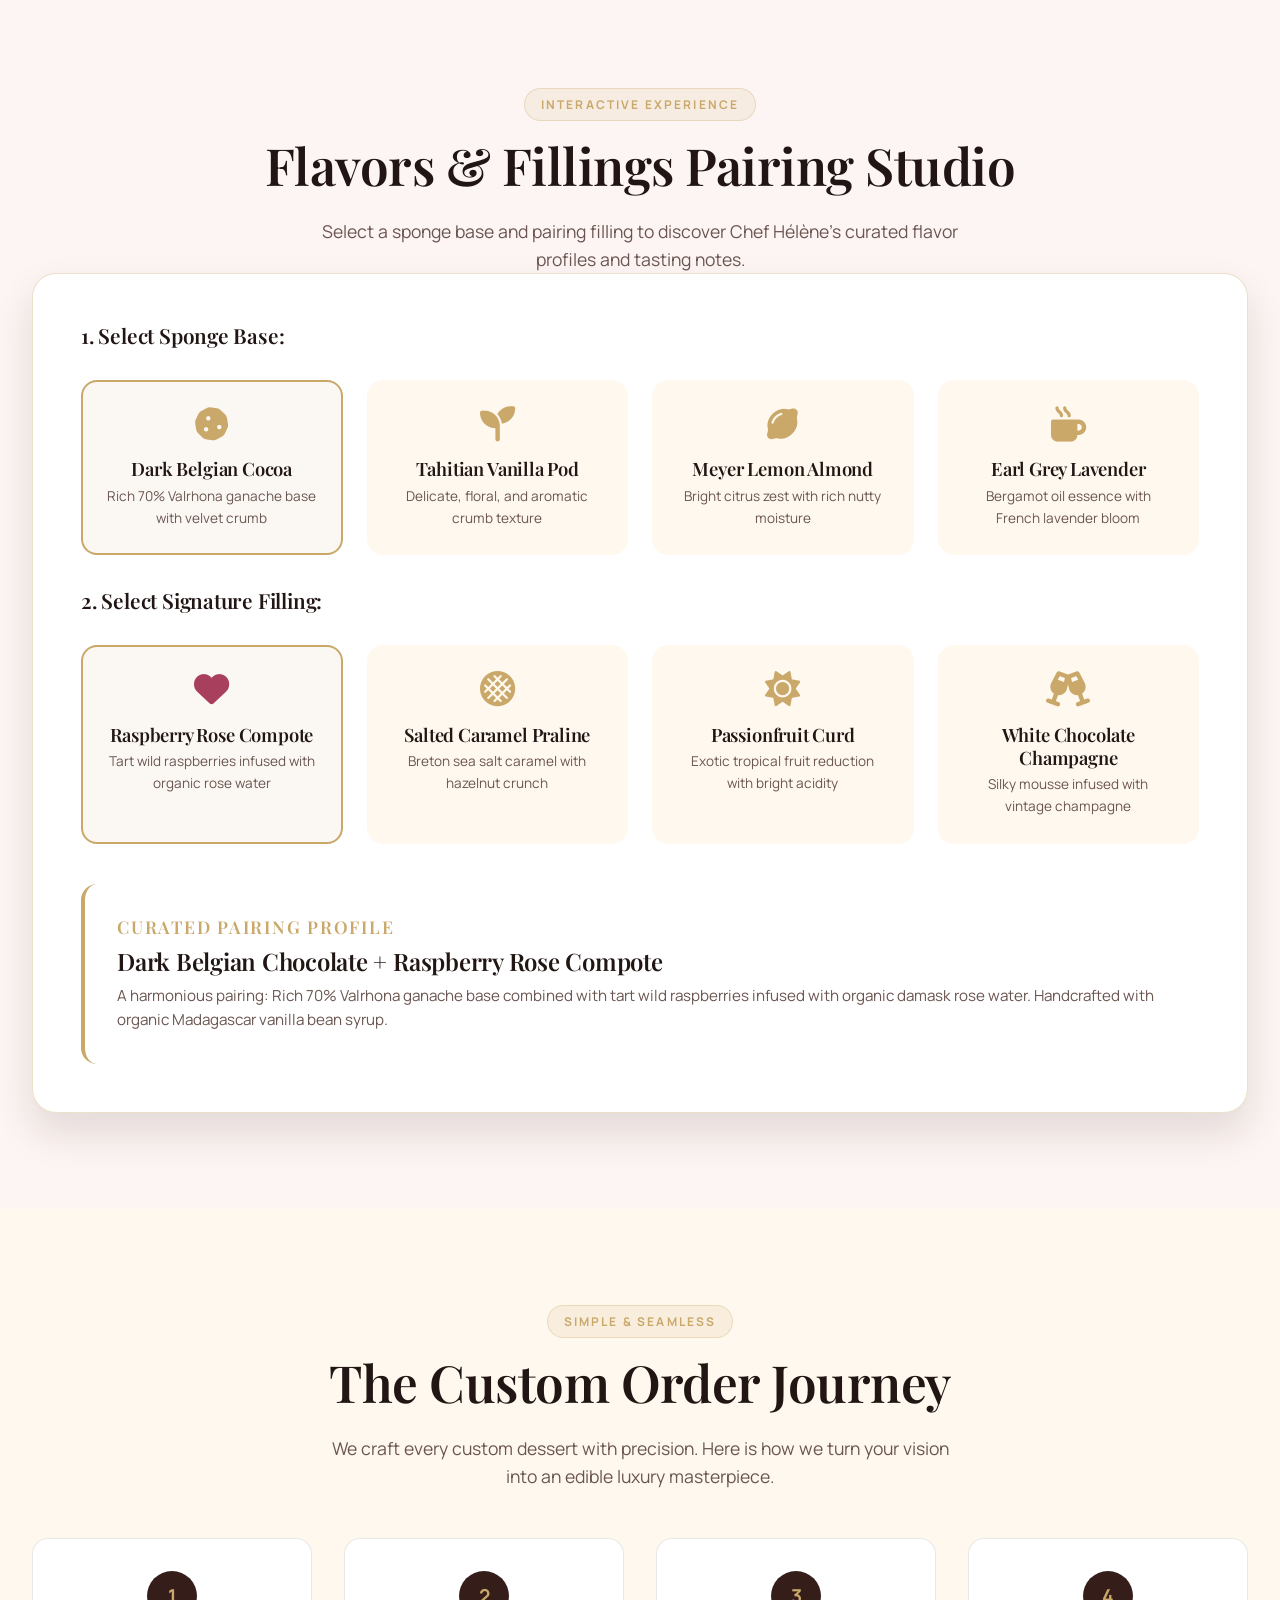
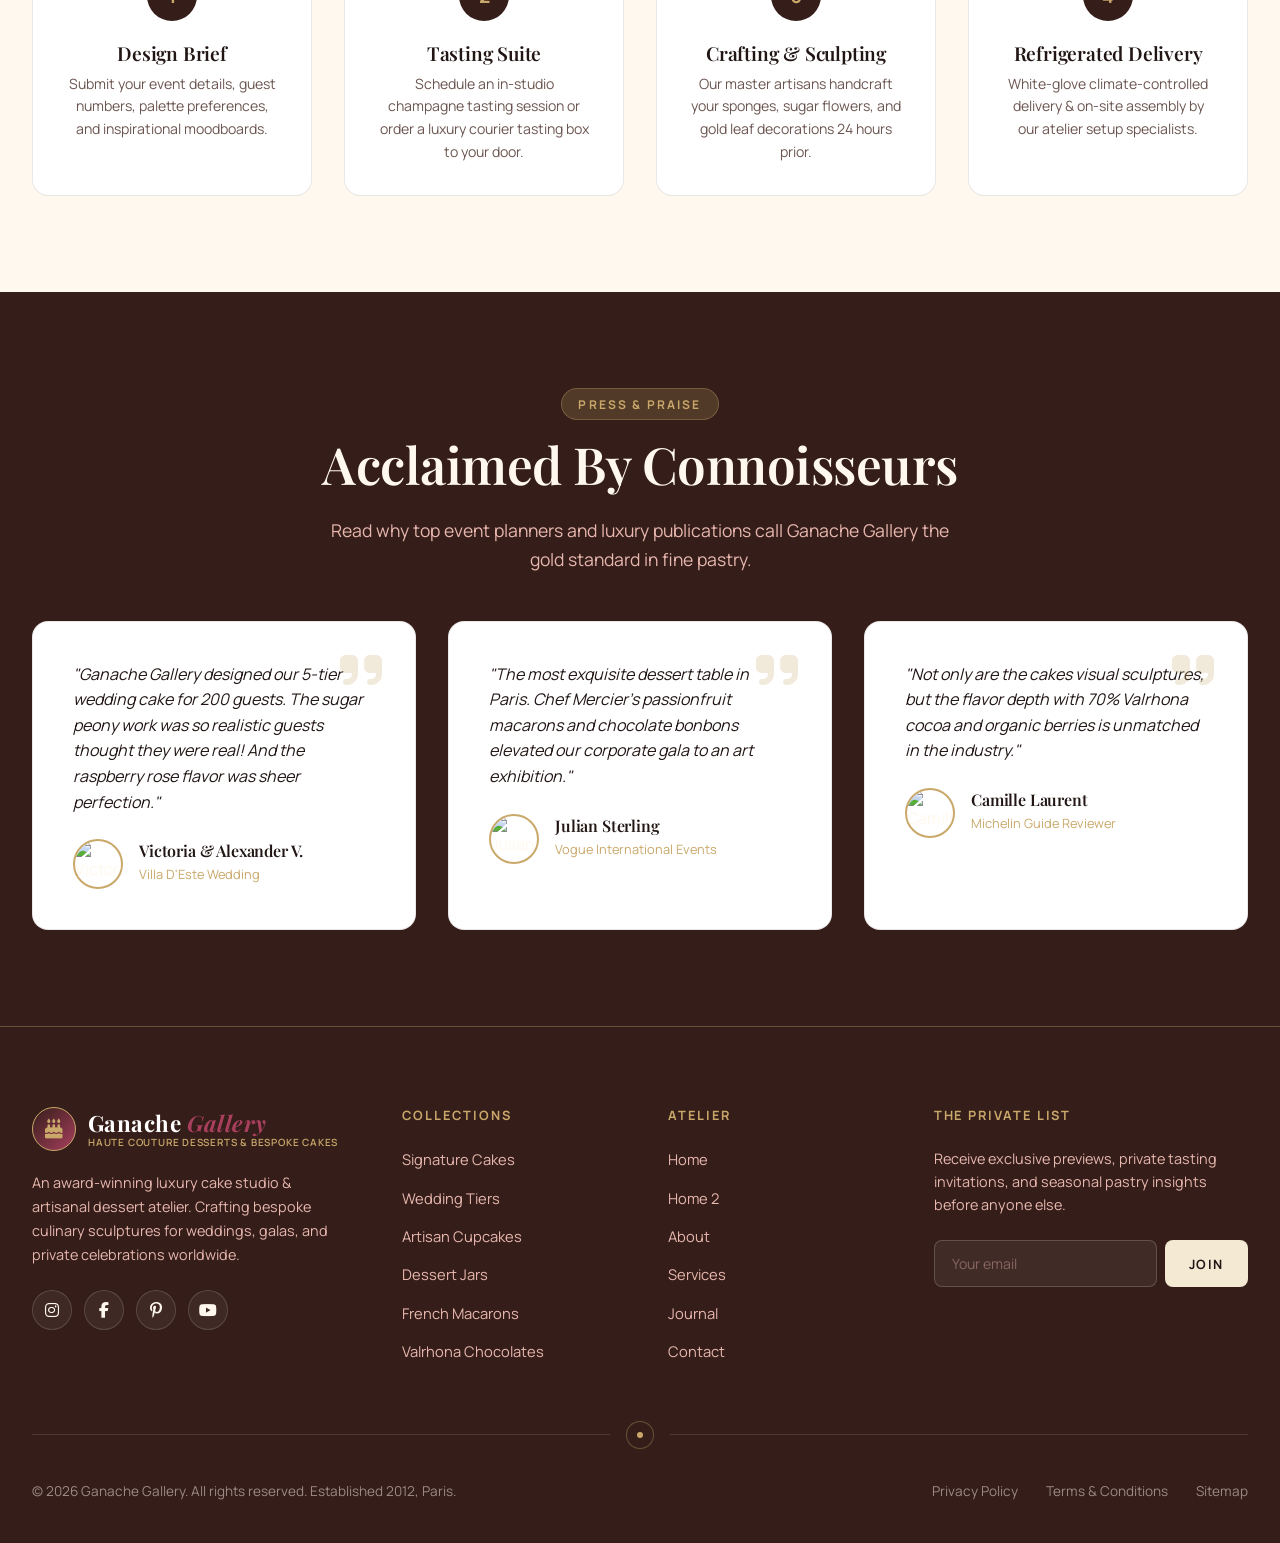
==== commit 035e51b7: "Feat: Complete Haute Couture redesign, responsive suite, vector artwork, social links, form success " ====
--- a/index.html
+++ b/index.html
@@ -10,7 +10,7 @@
   <link rel="stylesheet" href="css/variables.css">
   <link rel="stylesheet" href="css/style.css">
 
-  <!-- Font Awesome Icons -->
+  <link rel="icon" type="image/svg+xml" href="data:image/svg+xml,<svg xmlns='http://www.w3.org/2000/svg' viewBox='0 0 100 100'><text y='.9em' font-size='90'>🎂</text></svg>">
   <link rel="stylesheet" href="https://cdnjs.cloudflare.com/ajax/libs/font-awesome/6.5.1/css/all.min.css">
 </head>
 <body>
@@ -40,6 +40,9 @@
       </nav>
 
       <div class="header-actions">
+        <!-- Contact CTA Button -->
+        <a href="pages/contact.html" class="btn btn-gold navbar-cta-btn">Book Consultation <i class="fa-solid fa-calendar-check"></i></a>
+
         <!-- Theme Toggle Button -->
         <button class="icon-btn theme-toggle" title="Toggle Light/Dark Mode">
           <i class="fa-solid fa-moon"></i>
@@ -59,18 +62,74 @@
   </header>
 
   <!-- Mobile Drawer Navigation -->
+  <!-- Mobile Navigation Drawer (Haute Couture Redesign) -->
   <aside class="mobile-nav">
+    <!-- Top Header inside Drawer -->
+    <div class="mobile-nav-header">
+      <a href="index.html" class="brand-logo">
+        <div class="brand-logo-icon"><i class="fa-solid fa-cake-candles"></i></div>
+        <div class="brand-text">
+          <div class="brand-title">Ganache <span>Gallery</span></div>
+          <span class="brand-tagline">Haute Couture Desserts</span>
+        </div>
+      </a>
+      <button class="mobile-nav-close" title="Close Menu"><i class="fa-solid fa-xmark"></i></button>
+    </div>
+
+    <!-- Navigation Links -->
     <div class="mobile-links">
-      <a href="index.html" class="mobile-link">Home</a>
-      <a href="pages/home-2.html" class="mobile-link">Home 2 (Editorial)</a>
-      <a href="pages/about.html" class="mobile-link">About Atelier</a>
-      <a href="pages/services.html" class="mobile-link">Services & Collections</a>
-      <a href="pages/blog.html" class="mobile-link">Pastry Journal</a>
-      <a href="pages/contact.html" class="mobile-link">Contact & Bookings</a>
-      <a href="pages/sitemap.html" class="mobile-link">Sitemap</a>
-    </div>
-    <div style="margin-top: 2rem;">
-      <a href="pages/contact.html#brief-builder" class="btn btn-gold" style="width: 100%;">Start Custom Brief</a>
+      <a href="index.html" class="mobile-link active">
+        <span class="mobile-link-num">01</span>
+        <span class="mobile-link-text">Home</span>
+        <i class="fa-solid fa-chevron-right mobile-link-arrow"></i>
+      </a>
+      <a href="pages/home-2.html" class="mobile-link">
+        <span class="mobile-link-num">02</span>
+        <span class="mobile-link-text">Home 2 (Editorial)</span>
+        <i class="fa-solid fa-chevron-right mobile-link-arrow"></i>
+      </a>
+      <a href="pages/about.html" class="mobile-link">
+        <span class="mobile-link-num">03</span>
+        <span class="mobile-link-text">About Atelier</span>
+        <i class="fa-solid fa-chevron-right mobile-link-arrow"></i>
+      </a>
+      <a href="pages/services.html" class="mobile-link">
+        <span class="mobile-link-num">04</span>
+        <span class="mobile-link-text">Bespoke Services</span>
+        <i class="fa-solid fa-chevron-right mobile-link-arrow"></i>
+      </a>
+      <a href="pages/blog.html" class="mobile-link">
+        <span class="mobile-link-num">05</span>
+        <span class="mobile-link-text">Pastry Journal</span>
+        <i class="fa-solid fa-chevron-right mobile-link-arrow"></i>
+      </a>
+      <a href="pages/contact.html" class="mobile-link">
+        <span class="mobile-link-num">06</span>
+        <span class="mobile-link-text">Contact & Bookings</span>
+        <i class="fa-solid fa-chevron-right mobile-link-arrow"></i>
+      </a>
+      <a href="pages/sitemap.html" class="mobile-link">
+        <span class="mobile-link-num">07</span>
+        <span class="mobile-link-text">Sitemap</span>
+        <i class="fa-solid fa-chevron-right mobile-link-arrow"></i>
+      </a>
+    </div>
+
+    <!-- VIP Actions & Contact Footer -->
+    <div class="mobile-nav-footer">
+      <div class="mobile-nav-actions">
+        <a href="pages/contact.html" class="btn btn-gold mobile-cta-btn">Book Consultation <i class="fa-solid fa-calendar-check"></i></a>
+      </div>
+
+      <div class="mobile-nav-contact">
+        <p><a href="https://maps.google.com/?q=742+Faubourg+Saint-Honore+Paris" target="_blank" rel="noopener noreferrer" style="color: inherit; text-decoration: none;"><i class="fa-solid fa-location-dot" style="color: var(--color-champagne-gold);"></i> Paris Flagship Atelier</a></p>
+        <div class="mobile-nav-socials">
+          <a href="https://instagram.com" target="_blank" rel="noopener noreferrer" aria-label="Instagram"><i class="fa-brands fa-instagram"></i></a>
+          <a href="https://facebook.com" target="_blank" rel="noopener noreferrer" aria-label="Facebook"><i class="fa-brands fa-facebook-f"></i></a>
+          <a href="https://pinterest.com" target="_blank" rel="noopener noreferrer" aria-label="Pinterest"><i class="fa-brands fa-pinterest-p"></i></a>
+          <a href="https://youtube.com" target="_blank" rel="noopener noreferrer" aria-label="YouTube"><i class="fa-brands fa-youtube"></i></a>
+        </div>
+      </div>
     </div>
   </aside>
 
@@ -481,19 +540,19 @@
       <div class="footer-grid">
         <!-- Col 1: Brand Info & Social -->
         <div class="footer-col brand-col">
-          <div class="brand-logo" style="margin-bottom: 1.25rem;">
+          <a href="index.html" class="brand-logo" style="text-decoration: none; margin-bottom: 1.25rem;">
             <div class="brand-logo-icon"><i class="fa-solid fa-cake-candles"></i></div>
             <div class="brand-text">
               <div class="brand-title" style="color: #fff;">Ganache <span>Gallery</span></div>
               <span class="brand-tagline">Haute Couture Desserts & Bespoke Cakes</span>
             </div>
-          </div>
+          </a>
           <p class="footer-desc">An award-winning luxury cake studio & artisanal dessert atelier. Crafting bespoke culinary sculptures for weddings, galas, and private celebrations worldwide.</p>
           <div class="footer-socials">
-            <a href="javascript:void(0)" class="social-icon-btn" aria-label="Instagram"><i class="fa-brands fa-instagram"></i></a>
-            <a href="javascript:void(0)" class="social-icon-btn" aria-label="Facebook"><i class="fa-brands fa-facebook-f"></i></a>
-            <a href="javascript:void(0)" class="social-icon-btn" aria-label="Twitter"><i class="fa-brands fa-x-twitter"></i></a>
-            <a href="javascript:void(0)" class="social-icon-btn" aria-label="YouTube"><i class="fa-brands fa-youtube"></i></a>
+            <a href="https://instagram.com" target="_blank" rel="noopener noreferrer" class="social-icon-btn" aria-label="Instagram"><i class="fa-brands fa-instagram"></i></a>
+            <a href="https://facebook.com" target="_blank" rel="noopener noreferrer" class="social-icon-btn" aria-label="Facebook"><i class="fa-brands fa-facebook-f"></i></a>
+            <a href="https://pinterest.com" target="_blank" rel="noopener noreferrer" class="social-icon-btn" aria-label="Pinterest"><i class="fa-brands fa-pinterest-p"></i></a>
+            <a href="https://youtube.com" target="_blank" rel="noopener noreferrer" class="social-icon-btn" aria-label="YouTube"><i class="fa-brands fa-youtube"></i></a>
           </div>
         </div>
 
@@ -527,7 +586,7 @@
         <div class="footer-col newsletter-col">
           <h4 class="footer-col-title">The Private List</h4>
           <p class="footer-newsletter-desc">Receive exclusive previews, private tasting invitations, and seasonal pastry insights before anyone else.</p>
-          <form class="footer-newsletter-form" onsubmit="event.preventDefault(); alert('Thank you for subscribing to The Private List!');">
+          <form class="footer-newsletter-form" onsubmit="return handleFormSubmit(event, 'Thank you for subscribing to The Private List!');">
             <input type="email" placeholder="Your email" class="newsletter-input" required>
             <button type="submit" class="newsletter-btn">JOIN</button>
           </form>
--- a/css/style.css
+++ b/css/style.css
@@ -15,6 +15,9 @@
   font-size: 16px;
   scroll-behavior: smooth;
   -webkit-text-size-adjust: 100%;
+  width: 100%;
+  max-width: 100%;
+  overflow-x: hidden;
 }
 
 body {
@@ -22,8 +25,29 @@
   background-color: var(--bg-primary);
   color: var(--text-main);
   line-height: 1.6;
+  width: 100%;
+  max-width: 100%;
   overflow-x: hidden;
   transition: background-color var(--transition-base), color var(--transition-base);
+}
+
+body.no-scroll {
+  overflow: hidden !important;
+  height: 100vh !important;
+  touch-action: none;
+}
+
+::placeholder {
+  color: var(--text-muted);
+  opacity: 0.85;
+}
+
+[data-theme="dark"] ::placeholder {
+  color: rgba(255, 248, 238, 0.7);
+}
+
+img, iframe, picture, video, svg {
+  max-width: 100%;
 }
 
 h1, h2, h3, h4, h5, h6 {
@@ -365,21 +389,19 @@
   display: flex;
   align-items: center;
   justify-content: center;
-  background: rgba(53, 30, 26, 0.05);
-  color: var(--text-main);
+  background: var(--bg-surface);
+  color: var(--color-champagne-gold);
   transition: all var(--transition-fast);
-  border: 1px solid var(--border-light);
+  border: 1.5px solid var(--border-gold);
   position: relative;
-}
-
-[data-theme="dark"] .icon-btn {
-  background: rgba(255, 248, 238, 0.08);
+  box-shadow: var(--shadow-sm);
 }
 
 .icon-btn:hover {
   background: var(--color-champagne-gold);
   color: var(--color-espresso);
-  transform: scale(1.05);
+  border-color: var(--color-champagne-gold);
+  transform: scale(1.06);
 }
 
 .rtl-toggle-btn {
@@ -415,9 +437,47 @@
   align-items: center;
 }
 
+.top-right-controls .icon-btn {
+  background: var(--bg-surface);
+  color: var(--color-champagne-gold);
+  border: 1.5px solid var(--border-gold);
+  box-shadow: 0 4px 14px rgba(0, 0, 0, 0.35);
+  width: 42px;
+  height: 42px;
+  font-size: 1.1rem;
+}
+
+.top-right-controls .icon-btn:hover {
+  background: var(--color-champagne-gold);
+  color: var(--color-espresso);
+  border-color: var(--color-champagne-gold);
+  transform: scale(1.08);
+}
+
+.top-right-controls .rtl-toggle-btn {
+  background: var(--bg-surface);
+  color: var(--color-champagne-gold);
+  border: 1.5px solid var(--border-gold);
+  box-shadow: 0 4px 14px rgba(0, 0, 0, 0.35);
+  padding: 0.45rem 0.95rem;
+  font-weight: 700;
+}
+
 [dir="rtl"] .top-right-controls {
   right: auto;
   left: 1.5rem;
+}
+
+.navbar-cta-btn {
+  padding: 0.45rem 1.15rem;
+  font-size: 0.82rem;
+  font-weight: 700;
+  border-radius: var(--radius-full);
+  letter-spacing: 0.03em;
+  white-space: nowrap;
+  display: inline-flex;
+  align-items: center;
+  gap: 0.4rem;
 }
 
 .badge-count {
@@ -454,37 +514,201 @@
   transition: all var(--transition-fast);
 }
 
-/* Mobile Nav Drawer */
+/* Mobile Nav Drawer (Haute Couture Redesign) */
 .mobile-nav {
   position: fixed;
   top: 0;
   right: -100%;
-  width: 320px;
+  width: 340px;
+  max-width: 88vw;
   height: 100vh;
   background: var(--bg-surface-elevated);
+  backdrop-filter: blur(20px);
+  -webkit-backdrop-filter: blur(20px);
   box-shadow: var(--shadow-lg);
-  z-index: 999;
-  padding: 6rem 2rem 2rem 2rem;
+  z-index: 1002;
+  padding: 1.5rem 1.5rem 2rem 1.5rem;
   display: flex;
   flex-direction: column;
   justify-content: space-between;
-  transition: right var(--transition-smooth);
+  border-left: 1px solid var(--border-gold);
+  overflow-y: auto;
+  transition: right 0.4s cubic-bezier(0.16, 1, 0.3, 1), left 0.4s cubic-bezier(0.16, 1, 0.3, 1);
+}
+
+[dir="rtl"] .mobile-nav {
+  right: auto;
+  left: -100%;
+  border-left: none;
+  border-right: 1px solid var(--border-gold);
 }
 
 .mobile-nav.active {
   right: 0;
 }
 
+[dir="rtl"] .mobile-nav.active {
+  left: 0;
+}
+
+.mobile-nav-header {
+  display: flex;
+  justify-content: space-between;
+  align-items: center;
+  padding-bottom: 1.25rem;
+  border-bottom: 1px solid var(--border-light);
+  margin-bottom: 1.5rem;
+}
+
+.mobile-nav-close {
+  width: 36px;
+  height: 36px;
+  border-radius: 50%;
+  border: 1px solid var(--border-light);
+  background: rgba(201, 168, 106, 0.08);
+  color: var(--text-main);
+  font-size: 1.1rem;
+  display: flex;
+  align-items: center;
+  justify-content: center;
+  cursor: pointer;
+  transition: all var(--transition-fast);
+}
+
+.mobile-nav-close:hover {
+  background: var(--color-champagne-gold);
+  color: var(--color-espresso);
+  transform: rotate(90deg);
+}
+
 .mobile-links {
+  display: flex;
+  flex-direction: column;
+  gap: 0.5rem;
+  flex: 1;
+}
+
+.mobile-link {
+  display: flex;
+  align-items: center;
+  padding: 0.75rem 1rem;
+  border-radius: var(--radius-sm);
+  background: rgba(0, 0, 0, 0.02);
+  border: 1px solid transparent;
+  transition: all var(--transition-fast);
+  text-decoration: none;
+}
+
+.mobile-link:hover,
+.mobile-link.active {
+  background: rgba(201, 168, 106, 0.1);
+  border-color: var(--border-gold);
+  transform: translateX(4px);
+}
+
+[dir="rtl"] .mobile-link:hover,
+[dir="rtl"] .mobile-link.active {
+  transform: translateX(-4px);
+}
+
+.mobile-link-num {
+  font-family: var(--font-serif);
+  font-size: 0.8rem;
+  font-weight: 700;
+  color: var(--color-champagne-gold);
+  margin-right: 0.85rem;
+  opacity: 0.85;
+}
+
+[dir="rtl"] .mobile-link-num {
+  margin-right: 0;
+  margin-left: 0.85rem;
+}
+
+.mobile-link-text {
+  font-family: var(--font-serif);
+  font-size: 1.1rem;
+  font-weight: 600;
+  color: var(--text-main);
+  flex: 1;
+}
+
+.mobile-link-arrow {
+  font-size: 0.75rem;
+  color: var(--text-muted);
+  transition: transform var(--transition-fast);
+}
+
+.mobile-link:hover .mobile-link-arrow {
+  color: var(--color-champagne-gold);
+  transform: translateX(3px);
+}
+
+[dir="rtl"] .mobile-link-arrow {
+  transform: rotate(180deg);
+}
+
+.mobile-nav-footer {
+  margin-top: 1.5rem;
+  padding-top: 1.25rem;
+  border-top: 1px solid var(--border-light);
   display: flex;
   flex-direction: column;
   gap: 1.25rem;
 }
 
-.mobile-link {
-  font-family: var(--font-serif);
-  font-size: 1.25rem;
-  color: var(--text-main);
+.mobile-nav-actions {
+  display: flex;
+  flex-direction: column;
+  gap: 0.65rem;
+}
+
+.mobile-cta-btn,
+.mobile-portal-btn {
+  width: 100%;
+  text-align: center;
+  justify-content: center;
+  padding: 0.65rem 1rem;
+  font-size: 0.85rem;
+}
+
+.mobile-nav-contact {
+  display: flex;
+  justify-content: space-between;
+  align-items: center;
+  font-size: 0.78rem;
+  color: var(--text-muted);
+}
+
+.mobile-nav-contact p {
+  margin: 0;
+  font-size: 0.78rem;
+  display: flex;
+  align-items: center;
+  gap: 0.4rem;
+}
+
+.mobile-nav-socials {
+  display: flex;
+  gap: 0.65rem;
+}
+
+.mobile-nav-socials a {
+  width: 30px;
+  height: 30px;
+  border-radius: 50%;
+  background: rgba(201, 168, 106, 0.1);
+  color: var(--color-champagne-gold);
+  display: flex;
+  align-items: center;
+  justify-content: center;
+  font-size: 0.82rem;
+  transition: all var(--transition-fast);
+}
+
+.mobile-nav-socials a:hover {
+  background: var(--color-champagne-gold);
+  color: var(--color-espresso);
 }
 
 @media (max-width: 1024px) {
@@ -1457,35 +1681,421 @@
   right: 4rem;
 }
 
-/* Responsive adjustments */
-@media (max-width: 900px) {
+/* ==========================================================================
+   MASTER RESPONSIVE BREAKPOINT SUITE (1024px, 760px, 480px, 360px, 320px)
+   ========================================================================== */
+
+/* --- 1. TABLET / LAPTOP LANDSCAPE (<= 1024px) --- */
+@media (max-width: 1024px) {
+  .nav-menu { display: none; }
+  .navbar-cta-btn { display: none !important; }
+  .hamburger { display: flex; }
+
+  .container {
+    max-width: 960px;
+    padding-left: 1.5rem;
+    padding-right: 1.5rem;
+  }
+
+  .section-padding {
+    padding: 4.5rem 0;
+  }
+
+  .hero-slide {
+    padding: 6rem 1.5rem 4rem 1.5rem;
+  }
+
+  .slide-title {
+    font-size: clamp(2.5rem, 5vw, 4rem);
+  }
+
+  .mobile-nav {
+    width: 320px;
+    max-width: 85vw;
+  }
+
+  div[style*="grid-template-columns: 1fr 1fr"],
+  div[style*="grid-template-columns: 2fr 1fr"] {
+    gap: 2rem !important;
+  }
+}
+
+/* --- 2. TABLET PORTRAIT (<= 760px) --- */
+@media (max-width: 760px) {
+  html {
+    font-size: 15px;
+  }
+
+  .container {
+    padding-left: 1.25rem;
+    padding-right: 1.25rem;
+  }
+
+  .header-container {
+    padding: 0.85rem 1.25rem;
+  }
+
+  .header-actions {
+    gap: 0.65rem;
+  }
+
+  .navbar-cta-btn {
+    padding: 0.38rem 0.85rem;
+    font-size: 0.78rem;
+  }
+
+  .mobile-nav {
+    width: 300px;
+    max-width: 88vw;
+    padding: 5.5rem 1.75rem 1.75rem 1.75rem;
+  }
+
+  .mobile-links {
+    gap: 1.1rem;
+  }
+
+  .mobile-link {
+    font-size: 1.15rem;
+  }
+
+  .section-padding {
+    padding: 3.5rem 0;
+  }
+
+  div[style*="grid-template-columns: 1fr 1fr"],
+  div[style*="grid-template-columns: 2fr 1fr"],
+  div[style*="grid-template-columns: repeat(3, 1fr)"],
+  div[style*="grid-template-columns: repeat(4, 1fr)"] {
+    grid-template-columns: 1fr !important;
+    gap: 1.5rem !important;
+  }
+
+  form div[style*="grid-template-columns: 1fr 1fr"] {
+    grid-template-columns: 1fr !important;
+    gap: 1rem !important;
+  }
+
+  .product-grid {
+    grid-template-columns: repeat(auto-fill, minmax(260px, 1fr));
+    gap: 1.5rem;
+  }
+
   .footer-grid {
     grid-template-columns: 1fr 1fr;
-  }
-}
-
-@media (max-width: 600px) {
+    gap: 2rem;
+  }
+
+  .slide-title {
+    font-size: clamp(2rem, 6vw, 3.2rem);
+  }
+
+  .top-right-controls {
+    top: 1rem;
+    right: 1rem;
+  }
+
+  [dir="rtl"] .top-right-controls {
+    left: 1rem;
+    right: auto;
+  }
+}
+
+/* --- 3. LARGE MOBILE (<= 480px) --- */
+@media (max-width: 480px) {
+  html {
+    font-size: 14px;
+  }
+
+  .container {
+    padding-left: 1rem;
+    padding-right: 1rem;
+  }
+
+  .section-padding {
+    padding: 2.75rem 0;
+  }
+
+  .header-container {
+    padding: 0.75rem 1rem;
+  }
+
+  .header-actions {
+    gap: 0.5rem;
+  }
+
+  .brand-logo-icon {
+    width: 32px;
+    height: 32px;
+    font-size: 0.9rem;
+  }
+
   .brand-title {
-    font-size: 1.25rem;
-  }
+    font-size: 1.15rem;
+  }
+
   .brand-tagline {
-    font-size: 0.52rem;
-    letter-spacing: 0.05em;
-  }
+    font-size: 0.48rem;
+    letter-spacing: 0.03em;
+  }
+
+  .navbar-cta-btn {
+    padding: 0.35rem 0.75rem;
+    font-size: 0.75rem;
+  }
+
+  .hamburger {
+    width: 26px;
+    height: 18px;
+  }
+
+  .mobile-nav {
+    width: 280px;
+    max-width: 88vw;
+    padding: 5rem 1.5rem 1.5rem 1.5rem;
+  }
+
+  .mobile-links {
+    gap: 1rem;
+  }
+
+  .mobile-link {
+    font-size: 1.1rem;
+  }
+
+  .product-grid {
+    grid-template-columns: 1fr;
+    gap: 1.5rem;
+  }
+
+  .filter-bar {
+    gap: 0.5rem;
+    justify-content: flex-start;
+    overflow-x: auto;
+    padding-bottom: 0.5rem;
+    -webkit-overflow-scrolling: touch;
+  }
+
+  .filter-btn {
+    padding: 0.4rem 0.9rem;
+    font-size: 0.78rem;
+    white-space: nowrap;
+    flex-shrink: 0;
+  }
+
   .footer-grid {
     grid-template-columns: 1fr;
-  }
+    gap: 2rem;
+  }
+
   .footer-bottom {
     flex-direction: column;
-    gap: 1rem;
+    gap: 0.75rem;
     text-align: center;
   }
-  .slider-controls {
-    right: 1rem;
-    bottom: 1rem;
-  }
-  .slider-dots {
-    left: 1rem;
-    bottom: 1.5rem;
-  }
-}
+
+  #countdown-timer {
+    grid-template-columns: repeat(2, 1fr) !important;
+    gap: 1rem !important;
+  }
+
+  .hero-slide {
+    padding: 5rem 1rem 3rem 1rem;
+    min-height: 80vh;
+  }
+
+  .slide-title {
+    font-size: 2rem;
+  }
+
+  .slide-subtitle {
+    font-size: 0.95rem;
+  }
+}
+
+/* --- 4. STANDARD MOBILE (<= 360px) --- */
+@media (max-width: 360px) {
+  .container {
+    padding-left: 0.75rem;
+    padding-right: 0.75rem;
+  }
+
+  .header-container {
+    padding: 0.65rem 0.75rem;
+  }
+
+  .header-actions {
+    gap: 0.4rem;
+  }
+
+  .brand-logo-icon {
+    width: 30px;
+    height: 30px;
+    font-size: 0.85rem;
+  }
+
+  .brand-title {
+    font-size: 1.05rem;
+  }
+
+  .brand-tagline {
+    font-size: 0.44rem;
+  }
+
+  .navbar-cta-btn {
+    padding: 0.3rem 0.6rem;
+    font-size: 0.7rem;
+    gap: 0.25rem;
+  }
+
+  .icon-btn {
+    width: 34px;
+    height: 34px;
+    font-size: 0.85rem;
+  }
+
+  .rtl-toggle-btn {
+    padding: 0.25rem 0.5rem;
+    font-size: 0.7rem;
+  }
+
+  .hamburger {
+    width: 24px;
+    height: 17px;
+  }
+
+  .mobile-nav {
+    width: 90vw;
+    padding: 4.5rem 1.25rem 1.25rem 1.25rem;
+  }
+
+  .mobile-links {
+    gap: 0.9rem;
+  }
+
+  .mobile-link {
+    font-size: 1.05rem;
+  }
+
+  .section-title {
+    font-size: 1.6rem;
+  }
+
+  .page-hero-title {
+    font-size: 1.8rem !important;
+  }
+
+  .btn {
+    padding: 0.7rem 1.25rem;
+    font-size: 0.85rem;
+  }
+
+  .top-right-controls {
+    top: 0.75rem;
+    right: 0.75rem;
+    gap: 0.5rem;
+  }
+}
+
+/* --- 5. SMALL COMPACT MOBILE (<= 320px) --- */
+@media (max-width: 320px) {
+  html {
+    font-size: 13px;
+  }
+
+  .container {
+    padding-left: 0.5rem;
+    padding-right: 0.5rem;
+  }
+
+  .header-container {
+    padding: 0.55rem 0.5rem;
+  }
+
+  .header-actions {
+    gap: 0.35rem;
+  }
+
+  .brand-logo-icon {
+    width: 28px;
+    height: 28px;
+    font-size: 0.8rem;
+  }
+
+  .brand-title {
+    font-size: 0.98rem;
+  }
+
+  .brand-tagline {
+    display: block;
+    font-size: 0.42rem;
+    letter-spacing: 0.02em;
+    white-space: nowrap;
+    margin-top: 0.08rem;
+  }
+
+  .navbar-cta-btn {
+    padding: 0.25rem 0.5rem;
+    font-size: 0.68rem;
+    gap: 0.2rem;
+  }
+
+  .icon-btn {
+    width: 32px;
+    height: 32px;
+    font-size: 0.8rem;
+  }
+
+  .rtl-toggle-btn {
+    padding: 0.2rem 0.45rem;
+    font-size: 0.68rem;
+  }
+
+  .hamburger {
+    width: 22px;
+    height: 16px;
+  }
+
+  .mobile-nav {
+    width: 94vw;
+    padding: 4rem 1rem 1rem 1rem;
+  }
+
+  .mobile-links {
+    gap: 0.85rem;
+  }
+
+  .mobile-link {
+    font-size: 1rem;
+  }
+
+  .section-padding {
+    padding: 2.25rem 0;
+  }
+
+  .section-title {
+    font-size: 1.45rem;
+  }
+
+  .section-subtitle {
+    font-size: 0.85rem;
+  }
+
+  .product-card {
+    border-radius: var(--radius-sm);
+  }
+
+  .product-content {
+    padding: 1.2rem;
+  }
+
+  .top-right-controls {
+    top: 0.5rem;
+    right: 0.5rem;
+    gap: 0.4rem;
+  }
+
+  [dir="rtl"] .top-right-controls {
+    left: 0.5rem;
+    right: auto;
+  }
+}
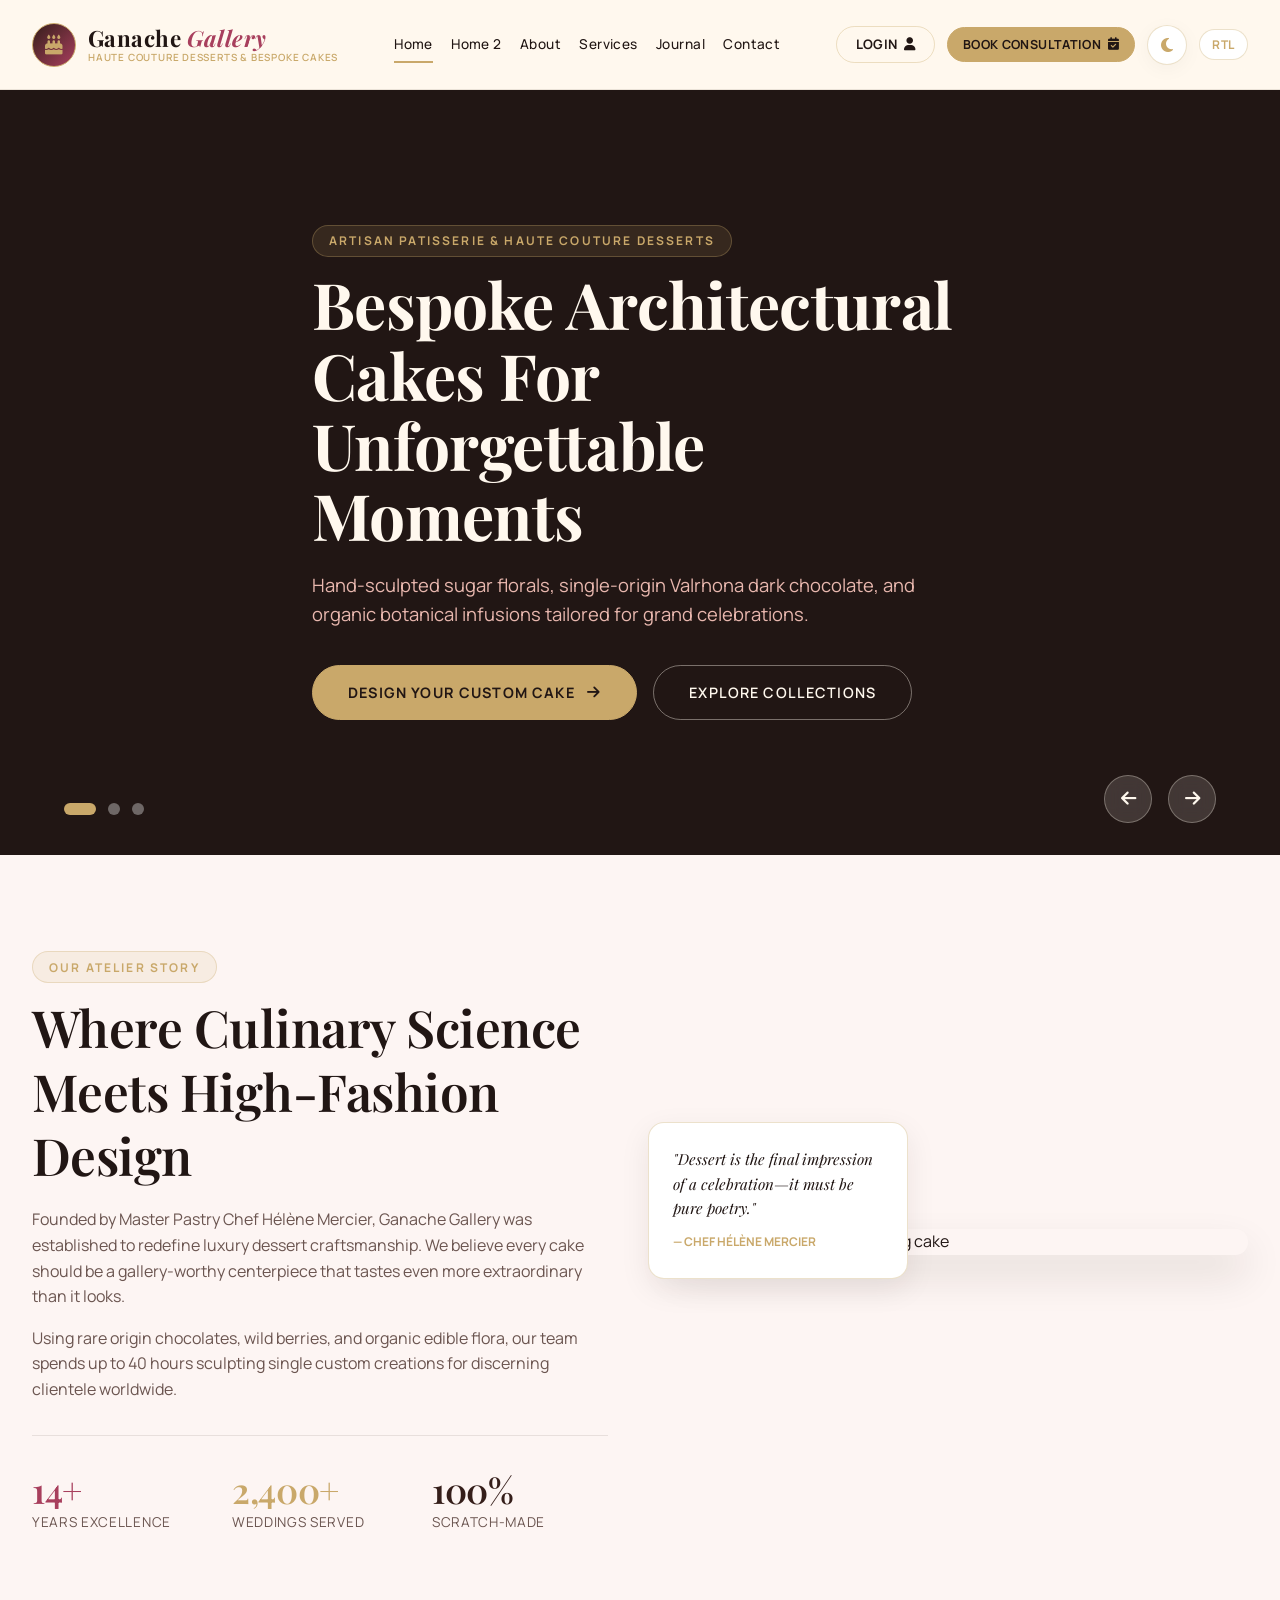
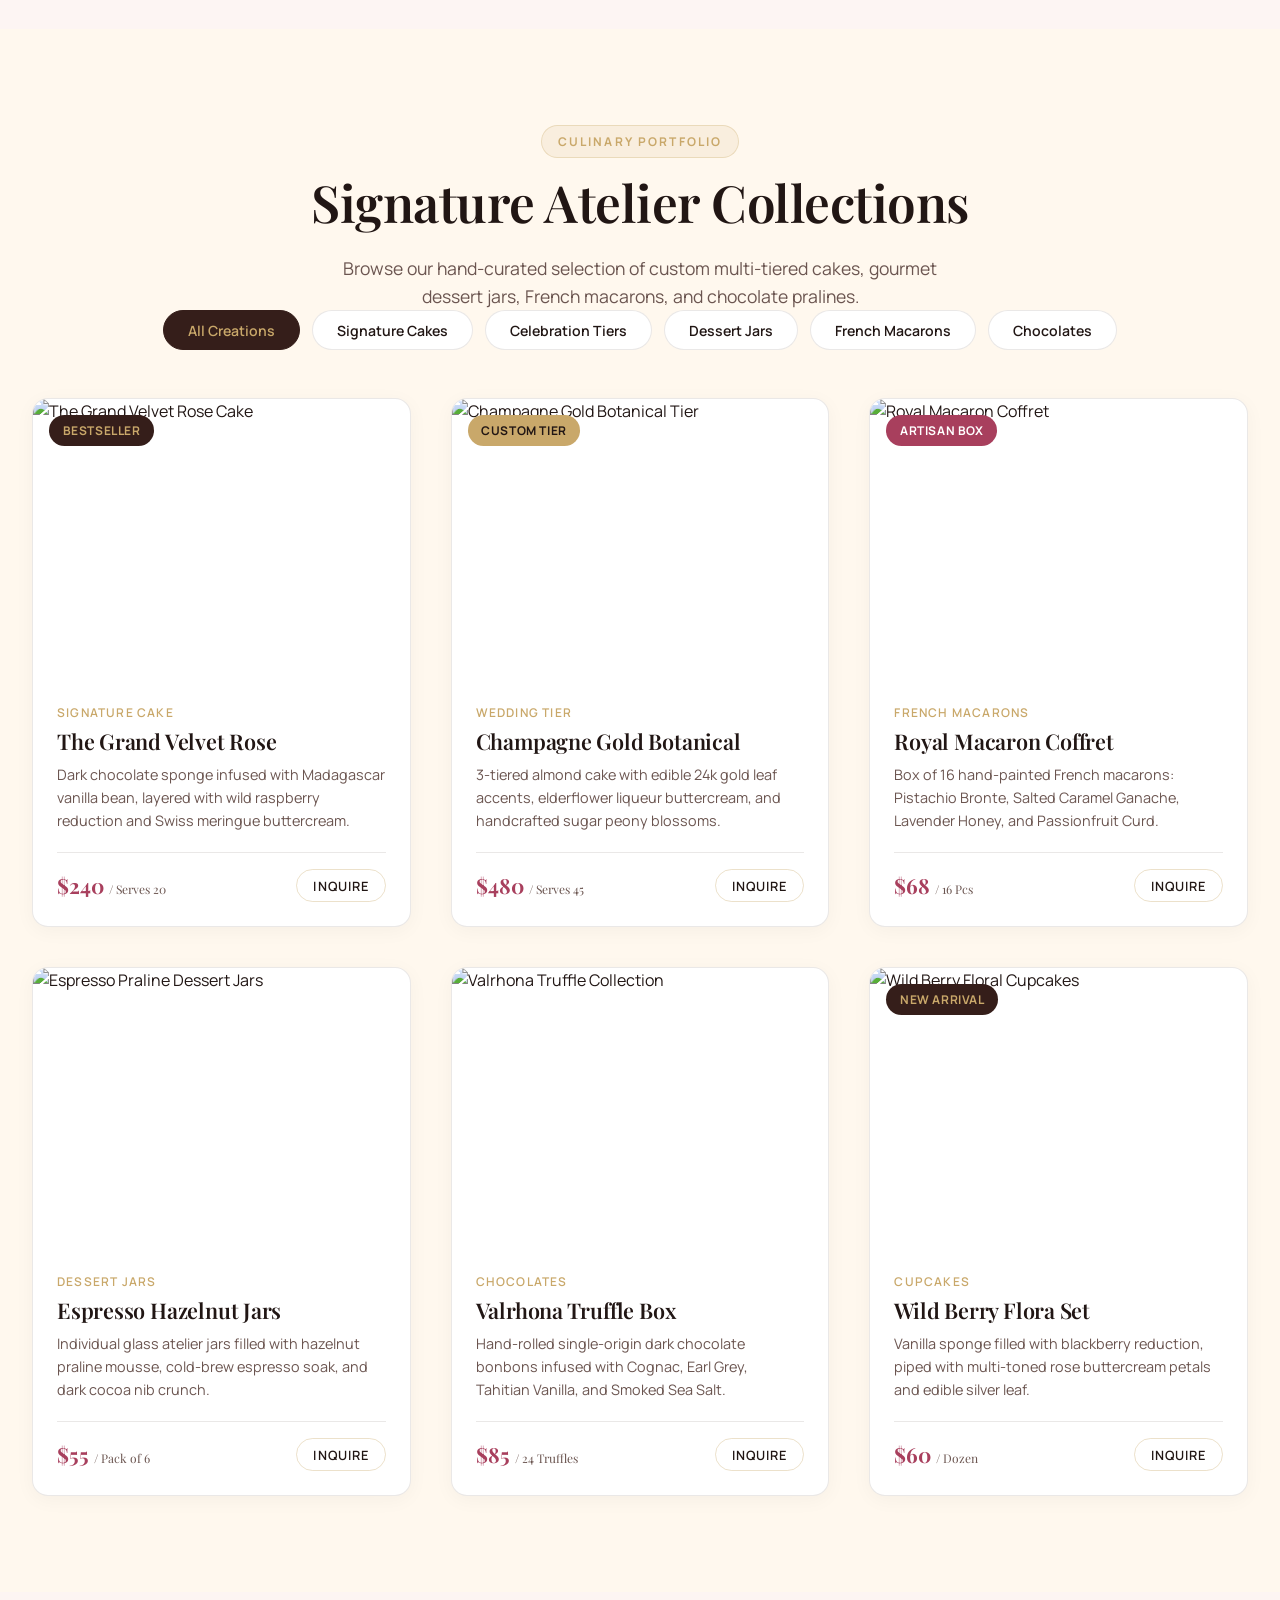
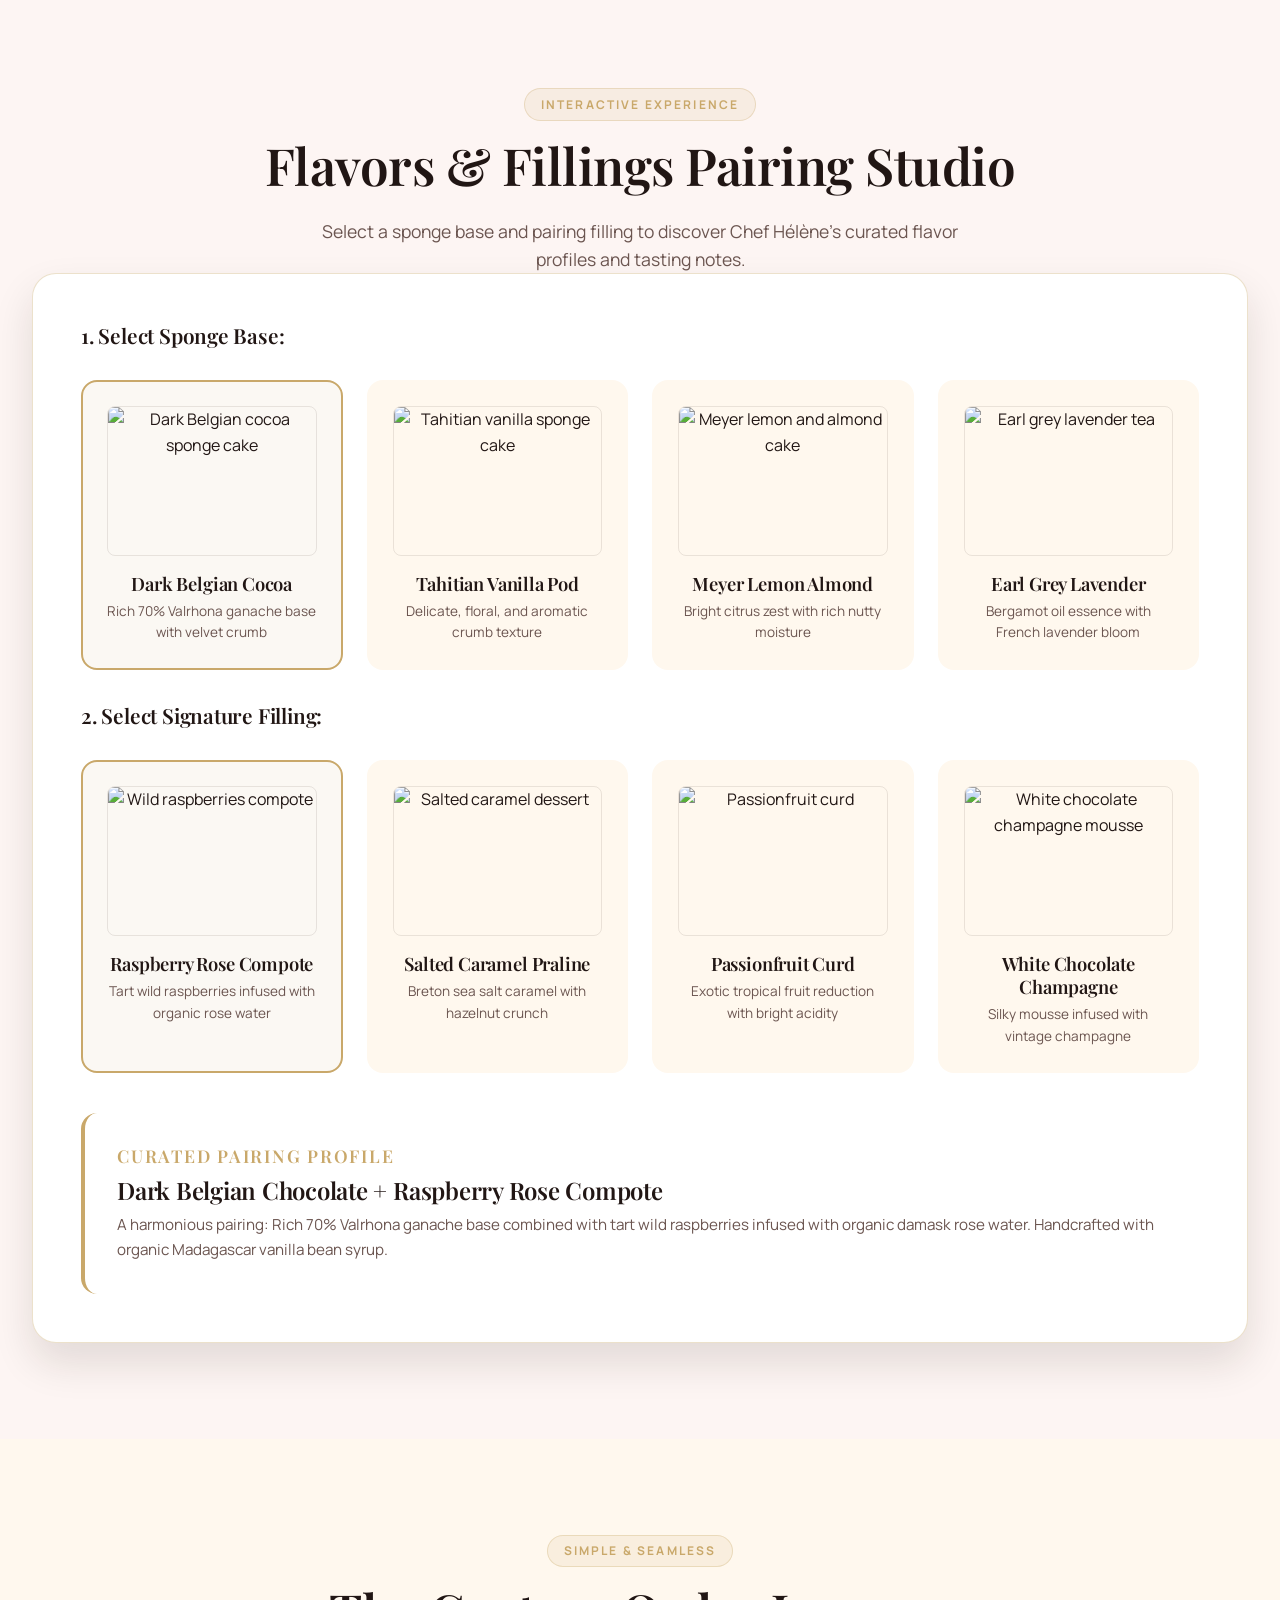
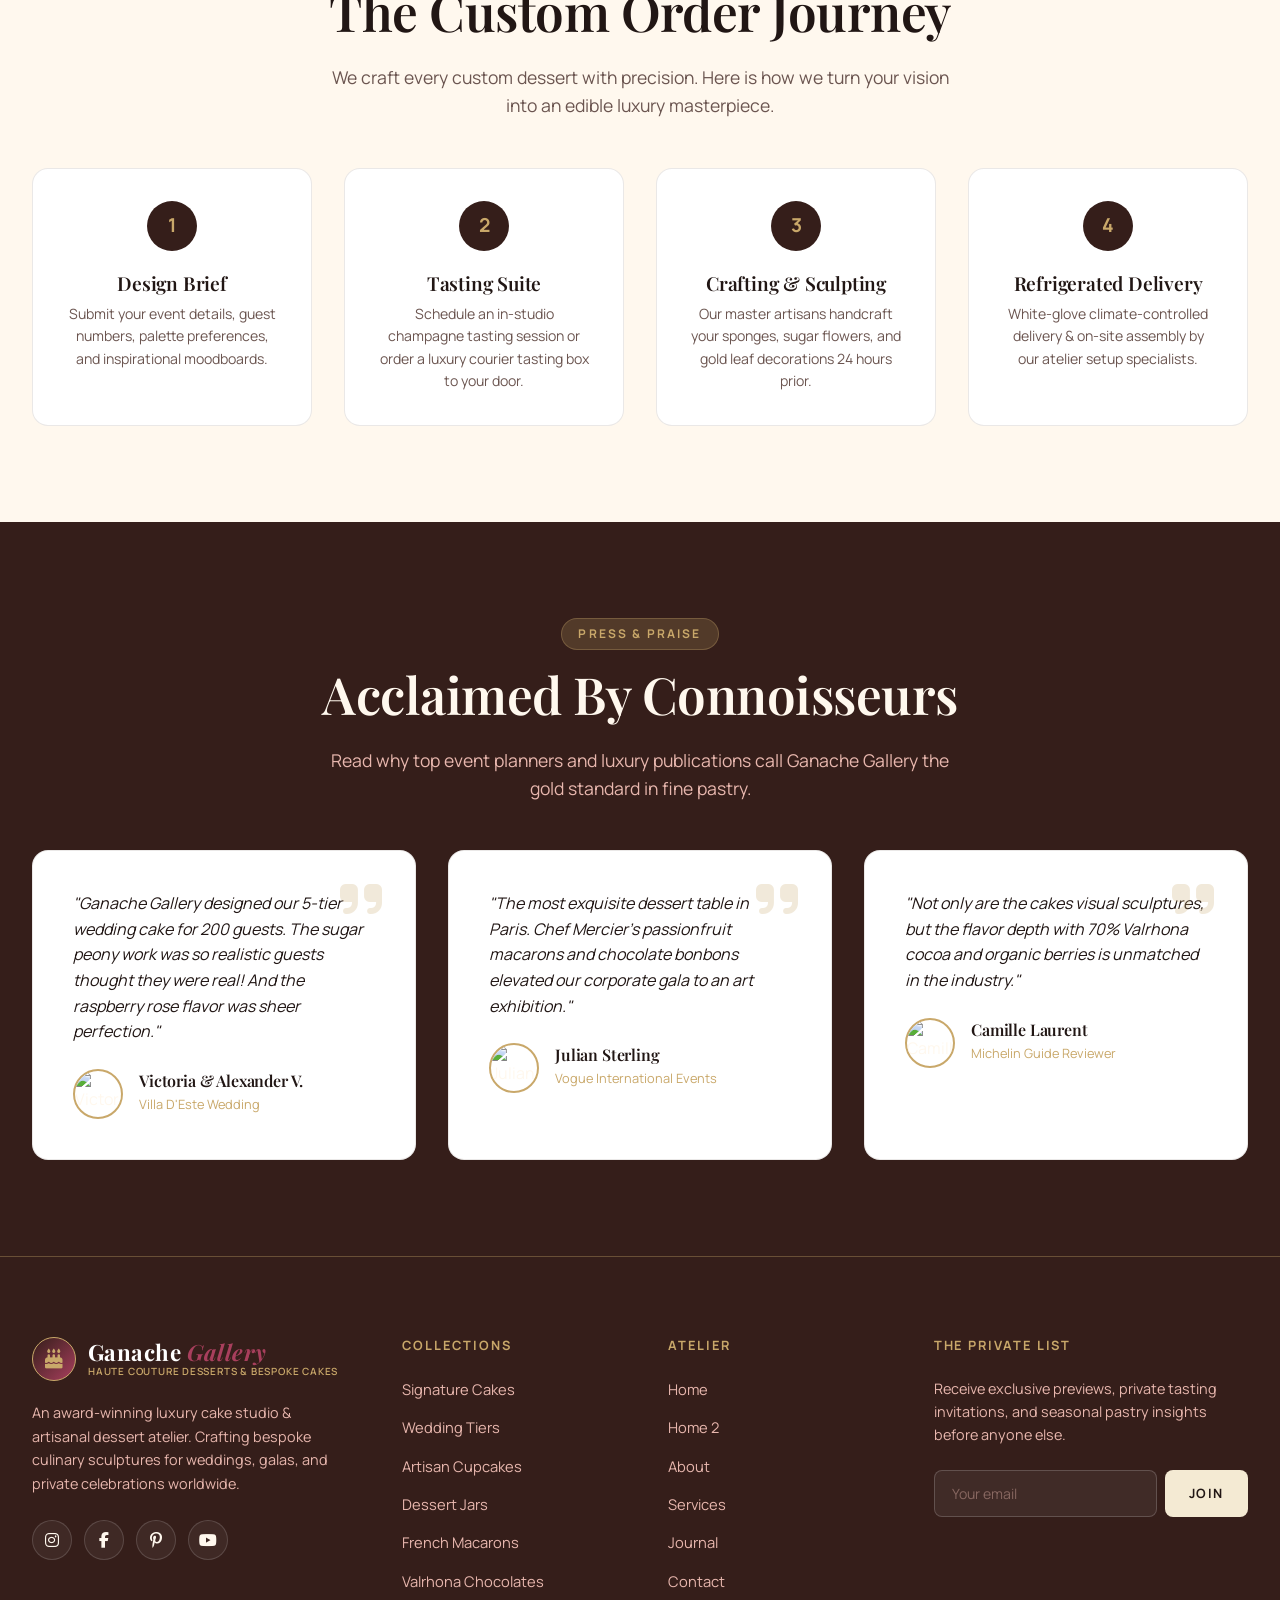
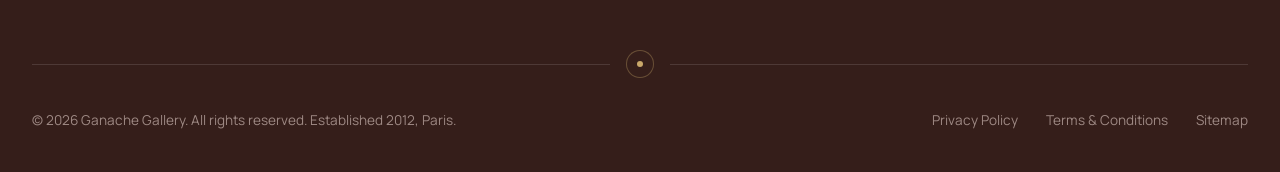
==== commit 5a1d756d: "Feat: Add auth pages, flavor card images, responsive header/footer, and shortened nav labels" ====
--- a/index.html
+++ b/index.html
@@ -33,13 +33,15 @@
       <nav class="nav-menu">
         <a href="index.html" class="nav-link active">Home</a>
         <a href="pages/home-2.html" class="nav-link">Home 2</a>
-        <a href="pages/about.html" class="nav-link">About Atelier</a>
-        <a href="pages/services.html" class="nav-link">Bespoke Services</a>
+        <a href="pages/about.html" class="nav-link">About</a>
+        <a href="pages/services.html" class="nav-link">Services</a>
         <a href="pages/blog.html" class="nav-link">Journal</a>
         <a href="pages/contact.html" class="nav-link">Contact</a>
       </nav>
 
       <div class="header-actions">
+        <!-- Login Button -->
+        <a href="pages/login.html" class="btn btn-outline navbar-login-btn">Login <i class="fa-solid fa-user"></i></a>
         <!-- Contact CTA Button -->
         <a href="pages/contact.html" class="btn btn-gold navbar-cta-btn">Book Consultation <i class="fa-solid fa-calendar-check"></i></a>
 
@@ -90,12 +92,12 @@
       </a>
       <a href="pages/about.html" class="mobile-link">
         <span class="mobile-link-num">03</span>
-        <span class="mobile-link-text">About Atelier</span>
+        <span class="mobile-link-text">About</span>
         <i class="fa-solid fa-chevron-right mobile-link-arrow"></i>
       </a>
       <a href="pages/services.html" class="mobile-link">
         <span class="mobile-link-num">04</span>
-        <span class="mobile-link-text">Bespoke Services</span>
+        <span class="mobile-link-text">Services</span>
         <i class="fa-solid fa-chevron-right mobile-link-arrow"></i>
       </a>
       <a href="pages/blog.html" class="mobile-link">
@@ -118,6 +120,7 @@
     <!-- VIP Actions & Contact Footer -->
     <div class="mobile-nav-footer">
       <div class="mobile-nav-actions">
+        <a href="pages/login.html" class="btn btn-outline mobile-portal-btn">Login <i class="fa-solid fa-user"></i></a>
         <a href="pages/contact.html" class="btn btn-gold mobile-cta-btn">Book Consultation <i class="fa-solid fa-calendar-check"></i></a>
       </div>
 
@@ -388,22 +391,22 @@
         <h3 style="font-size: 1.3rem; margin-bottom: 1rem;">1. Select Sponge Base:</h3>
         <div class="flavor-grid">
           <div class="flavor-card sponge-card selected" data-name="Dark Belgian Chocolate" data-note="70% Valrhona dark chocolate sponge with rich cocoa depth.">
-            <i class="fa-solid fa-cookie flavor-icon"></i>
+            <img class="flavor-card-img" src="https://i.pinimg.com/736x/b7/73/b0/b773b01d1dceb7d269290dda917afee6.jpg" alt="Dark Belgian cocoa sponge cake" loading="lazy">
             <h4 class="flavor-title">Dark Belgian Cocoa</h4>
             <p class="flavor-notes">Rich 70% Valrhona ganache base with velvet crumb</p>
           </div>
           <div class="flavor-card sponge-card" data-name="Tahitian Vanilla Bean" data-note="Light butter sponge infused with hand-scraped Tahitian vanilla pods.">
-            <i class="fa-solid fa-seedling flavor-icon"></i>
+            <img class="flavor-card-img" src="https://i.pinimg.com/736x/48/b6/c3/48b6c35e6a7f26c4f1589850337a1637.jpg" alt="Tahitian vanilla sponge cake" loading="lazy">
             <h4 class="flavor-title">Tahitian Vanilla Pod</h4>
             <p class="flavor-notes">Delicate, floral, and aromatic crumb texture</p>
           </div>
           <div class="flavor-card sponge-card" data-name="Meyer Lemon Almond" data-note="Zesty Italian lemon oil paired with finely ground Bronte almonds.">
-            <i class="fa-solid fa-lemon flavor-icon"></i>
+            <img class="flavor-card-img" src="https://i.pinimg.com/1200x/2c/b9/2b/2cb92b8445a8f593b6c987207dd06175.jpg" alt="Meyer lemon and almond cake" loading="lazy">
             <h4 class="flavor-title">Meyer Lemon Almond</h4>
             <p class="flavor-notes">Bright citrus zest with rich nutty moisture</p>
           </div>
           <div class="flavor-card sponge-card" data-name="Earl Grey & Lavender" data-note="Infused black tea sponge subtle floral top notes.">
-            <i class="fa-solid fa-mug-hot flavor-icon"></i>
+            <img class="flavor-card-img" src="https://i.pinimg.com/1200x/37/4a/1a/374a1a3177710d5949804e7e7a286975.jpg" alt="Earl grey lavender tea" loading="lazy">
             <h4 class="flavor-title">Earl Grey Lavender</h4>
             <p class="flavor-notes">Bergamot oil essence with French lavender bloom</p>
           </div>
@@ -412,22 +415,22 @@
         <h3 style="font-size: 1.3rem; margin: 2rem 0 1rem 0;">2. Select Signature Filling:</h3>
         <div class="flavor-grid">
           <div class="flavor-card filling-card selected" data-name="Raspberry Rose Compote" data-note="Tart wild raspberries simmered with organic damask rose water.">
-            <i class="fa-solid fa-heart flavor-icon" style="color: var(--color-raspberry);"></i>
+            <img class="flavor-card-img" src="https://i.pinimg.com/736x/89/7b/c3/897bc36df207e60f4c46aee891da30d8.jpg" alt="Wild raspberries compote" loading="lazy">
             <h4 class="flavor-title">Raspberry Rose Compote</h4>
             <p class="flavor-notes">Tart wild raspberries infused with organic rose water</p>
           </div>
           <div class="flavor-card filling-card" data-name="Salted Caramel Praline" data-note="Slow-cooked Breton salted caramel with caramelized hazelnut crunch.">
-            <i class="fa-solid fa-stroopwafel flavor-icon"></i>
+            <img class="flavor-card-img" src="https://i.pinimg.com/1200x/18/c6/f8/18c6f80a8fdb34b271580510d75991eb.jpg" alt="Salted caramel dessert" loading="lazy">
             <h4 class="flavor-title">Salted Caramel Praline</h4>
             <p class="flavor-notes">Breton sea salt caramel with hazelnut crunch</p>
           </div>
           <div class="flavor-card filling-card" data-name="Passionfruit Mango Curd" data-note="Tropical passionfruit reduction with smooth creamy finish.">
-            <i class="fa-solid fa-sun flavor-icon"></i>
+            <img class="flavor-card-img" src="https://i.pinimg.com/736x/5b/4b/ac/5b4bacb425dbce46b3f00f7d3c634901.jpg" alt="Passionfruit curd" loading="lazy">
             <h4 class="flavor-title">Passionfruit Curd</h4>
             <p class="flavor-notes">Exotic tropical fruit reduction with bright acidity</p>
           </div>
           <div class="flavor-card filling-card" data-name="White Chocolate Champagne" data-note="Velvety white chocolate mousse spiked with Dom Pérignon.">
-            <i class="fa-solid fa-champagne-glasses flavor-icon"></i>
+            <img class="flavor-card-img" src="https://i.pinimg.com/1200x/fe/41/e6/fe41e634432bf60d1d47f4212b1d13da.jpg" alt="White chocolate champagne mousse" loading="lazy">
             <h4 class="flavor-title">White Chocolate Champagne</h4>
             <p class="flavor-notes">Silky mousse infused with vintage champagne</p>
           </div>
--- a/css/style.css
+++ b/css/style.css
@@ -249,7 +249,7 @@
   height: 100%;
   display: flex;
   align-items: center;
-  justify-content: space-between;
+  gap: 1rem;
 }
 
 .brand-logo {
@@ -257,6 +257,8 @@
   align-items: center;
   gap: 0.75rem;
   text-decoration: none;
+  flex-shrink: 0;
+  min-width: 0;
 }
 
 .brand-logo-icon {
@@ -308,7 +310,12 @@
 .nav-menu {
   display: flex;
   align-items: center;
+  justify-content: center;
   gap: 1.75rem;
+  margin-left: auto;
+  margin-right: auto;
+  flex-shrink: 1;
+  min-width: 0;
 }
 
 .nav-link {
@@ -380,6 +387,8 @@
   display: flex;
   align-items: center;
   gap: 1rem;
+  flex-shrink: 0;
+  min-width: 0;
 }
 
 .icon-btn {
@@ -1075,10 +1084,19 @@
   background: rgba(201, 168, 106, 0.08);
 }
 
-.flavor-icon {
-  font-size: 2.2rem;
+.flavor-card-img {
+  width: 100%;
+  height: 150px;
+  object-fit: cover;
+  border-radius: var(--radius-sm);
   margin-bottom: 1rem;
-  color: var(--color-champagne-gold);
+  display: block;
+  border: 1px solid var(--border-light);
+  transition: all var(--transition-fast);
+}
+
+.flavor-card:hover .flavor-card-img {
+  border-color: var(--color-champagne-gold);
 }
 
 .flavor-title {
@@ -1429,7 +1447,13 @@
 .footer-socials {
   display: flex;
   align-items: center;
+  flex-wrap: wrap;
   gap: 0.75rem;
+}
+
+.footer .brand-logo {
+  flex-wrap: wrap;
+  row-gap: 0.25rem;
 }
 
 .social-icon-btn {
@@ -1497,12 +1521,14 @@
 
 .footer-newsletter-form {
   display: flex;
+  flex-wrap: wrap;
   gap: 0.5rem;
   width: 100%;
 }
 
 .newsletter-input {
-  flex: 1;
+  flex: 1 1 160px;
+  min-width: 0;
   padding: 0.8rem 1.1rem;
   background: rgba(255, 255, 255, 0.06);
   border: 1px solid rgba(255, 255, 255, 0.18);
@@ -1682,6 +1708,60 @@
 }
 
 /* ==========================================================================
+   DESKTOP RESPONSIVE HEADER (1440px & 1180px)
+   Progressive compression so the brand + nav + actions stay balanced and
+   centered on every desktop width; the drawer takes over at 1024px.
+   ========================================================================== */
+@media (max-width: 1440px) {
+  .nav-menu {
+    gap: 1.15rem;
+  }
+
+  .nav-link {
+    font-size: 0.85rem;
+  }
+
+  .header-actions {
+    gap: 0.75rem;
+  }
+
+  .navbar-login-btn,
+  .navbar-cta-btn {
+    padding: 0.4rem 0.95rem;
+    font-size: 0.78rem;
+  }
+}
+
+@media (max-width: 1180px) {
+  .navbar-cta-btn { display: none; }
+
+  .nav-menu {
+    gap: 0.9rem;
+  }
+
+  .nav-link {
+    font-size: 0.78rem;
+  }
+
+  .header-actions {
+    gap: 0.5rem;
+  }
+
+  .navbar-login-btn {
+    padding: 0.35rem 0.8rem;
+    font-size: 0.75rem;
+  }
+
+  .brand-logo {
+    gap: 0.6rem;
+  }
+
+  .brand-title {
+    font-size: 1.2rem;
+  }
+}
+
+/* ==========================================================================
    MASTER RESPONSIVE BREAKPOINT SUITE (1024px, 760px, 480px, 360px, 320px)
    ========================================================================== */
 
@@ -1690,6 +1770,15 @@
   .nav-menu { display: none; }
   .navbar-cta-btn { display: none !important; }
   .hamburger { display: flex; }
+
+  .footer-grid {
+    grid-template-columns: repeat(2, minmax(0, 1fr));
+    gap: 2.5rem;
+  }
+
+  .footer-divider-wrap {
+    margin: 2.5rem 0 1.5rem 0;
+  }
 
   .container {
     max-width: 960px;
@@ -1781,7 +1870,7 @@
   }
 
   .footer-grid {
-    grid-template-columns: 1fr 1fr;
+    grid-template-columns: repeat(2, minmax(0, 1fr));
     gap: 2rem;
   }
 
@@ -1883,7 +1972,7 @@
   }
 
   .footer-grid {
-    grid-template-columns: 1fr;
+    grid-template-columns: minmax(0, 1fr);
     gap: 2rem;
   }
 
@@ -2099,3 +2188,153 @@
     right: auto;
   }
 }
+
+/* ==========================================================================
+   CLIENT AUTH PAGES (Login / Signup)
+   ========================================================================== */
+.navbar-login-btn {
+  padding: 0.45rem 1.15rem;
+  font-size: 0.82rem;
+  font-weight: 700;
+  border-radius: var(--radius-full);
+  letter-spacing: 0.03em;
+  white-space: nowrap;
+  display: inline-flex;
+  align-items: center;
+  gap: 0.4rem;
+}
+
+.auth-section {
+  background: linear-gradient(180deg, var(--bg-secondary) 0%, var(--bg-primary) 100%);
+}
+
+.auth-card {
+  max-width: 560px;
+  margin: 0 auto;
+  background: var(--bg-surface);
+  border: 1px solid var(--border-gold);
+  border-radius: var(--radius-lg);
+  padding: 3rem;
+  box-shadow: var(--shadow-lg);
+}
+
+.auth-header {
+  text-align: center;
+  margin-bottom: 2.25rem;
+}
+
+.auth-icon {
+  width: 64px;
+  height: 64px;
+  margin: 0 auto 1.25rem auto;
+  border-radius: 50%;
+  background: var(--color-dark-cocoa);
+  color: var(--color-champagne-gold);
+  font-size: 1.5rem;
+  display: flex;
+  align-items: center;
+  justify-content: center;
+  border: 1px solid var(--border-gold);
+  box-shadow: var(--shadow-sm);
+}
+
+.auth-subtitle {
+  color: var(--text-muted);
+  font-size: 0.95rem;
+  margin-top: 0.5rem;
+}
+
+.auth-form {
+  display: flex;
+  flex-direction: column;
+  gap: 1.15rem;
+}
+
+.auth-field {
+  display: flex;
+  flex-direction: column;
+  gap: 0.4rem;
+}
+
+.auth-field label {
+  font-size: 0.8rem;
+  font-weight: 700;
+  text-transform: uppercase;
+  letter-spacing: 0.06em;
+  color: var(--text-main);
+}
+
+.auth-field input {
+  width: 100%;
+  padding: 0.85rem 1.15rem;
+  border: 1px solid var(--border-light);
+  border-radius: var(--radius-sm);
+  background: var(--bg-primary);
+  color: var(--text-main);
+  font-family: var(--font-sans);
+  font-size: 0.95rem;
+  transition: all var(--transition-fast);
+}
+
+.auth-field input:focus {
+  outline: none;
+  border-color: var(--color-champagne-gold);
+  box-shadow: 0 0 0 3px rgba(201, 168, 106, 0.18);
+}
+
+.auth-row {
+  display: flex;
+  align-items: center;
+  justify-content: space-between;
+  gap: 1rem;
+  flex-wrap: wrap;
+}
+
+.auth-check {
+  display: flex;
+  align-items: center;
+  gap: 0.5rem;
+  font-size: 0.85rem;
+  color: var(--text-muted);
+  cursor: pointer;
+}
+
+.auth-check input[type="checkbox"] {
+  accent-color: var(--color-champagne-gold);
+  width: 16px;
+  height: 16px;
+}
+
+.auth-link {
+  font-size: 0.85rem;
+  font-weight: 600;
+  color: var(--color-champagne-gold);
+  text-decoration: underline;
+}
+
+.auth-link:hover {
+  color: var(--color-dark-cocoa);
+}
+
+.auth-submit {
+  width: 100%;
+  margin-top: 0.5rem;
+}
+
+.auth-switch {
+  margin-top: 2rem;
+  padding-top: 1.75rem;
+  border-top: 1px dashed var(--border-gold);
+  text-align: center;
+}
+
+.auth-switch p {
+  color: var(--text-muted);
+  font-size: 0.9rem;
+  margin-bottom: 1rem;
+}
+
+@media (max-width: 760px) {
+  .navbar-login-btn { display: none !important; }
+  .auth-card { padding: 2rem 1.25rem; }
+}
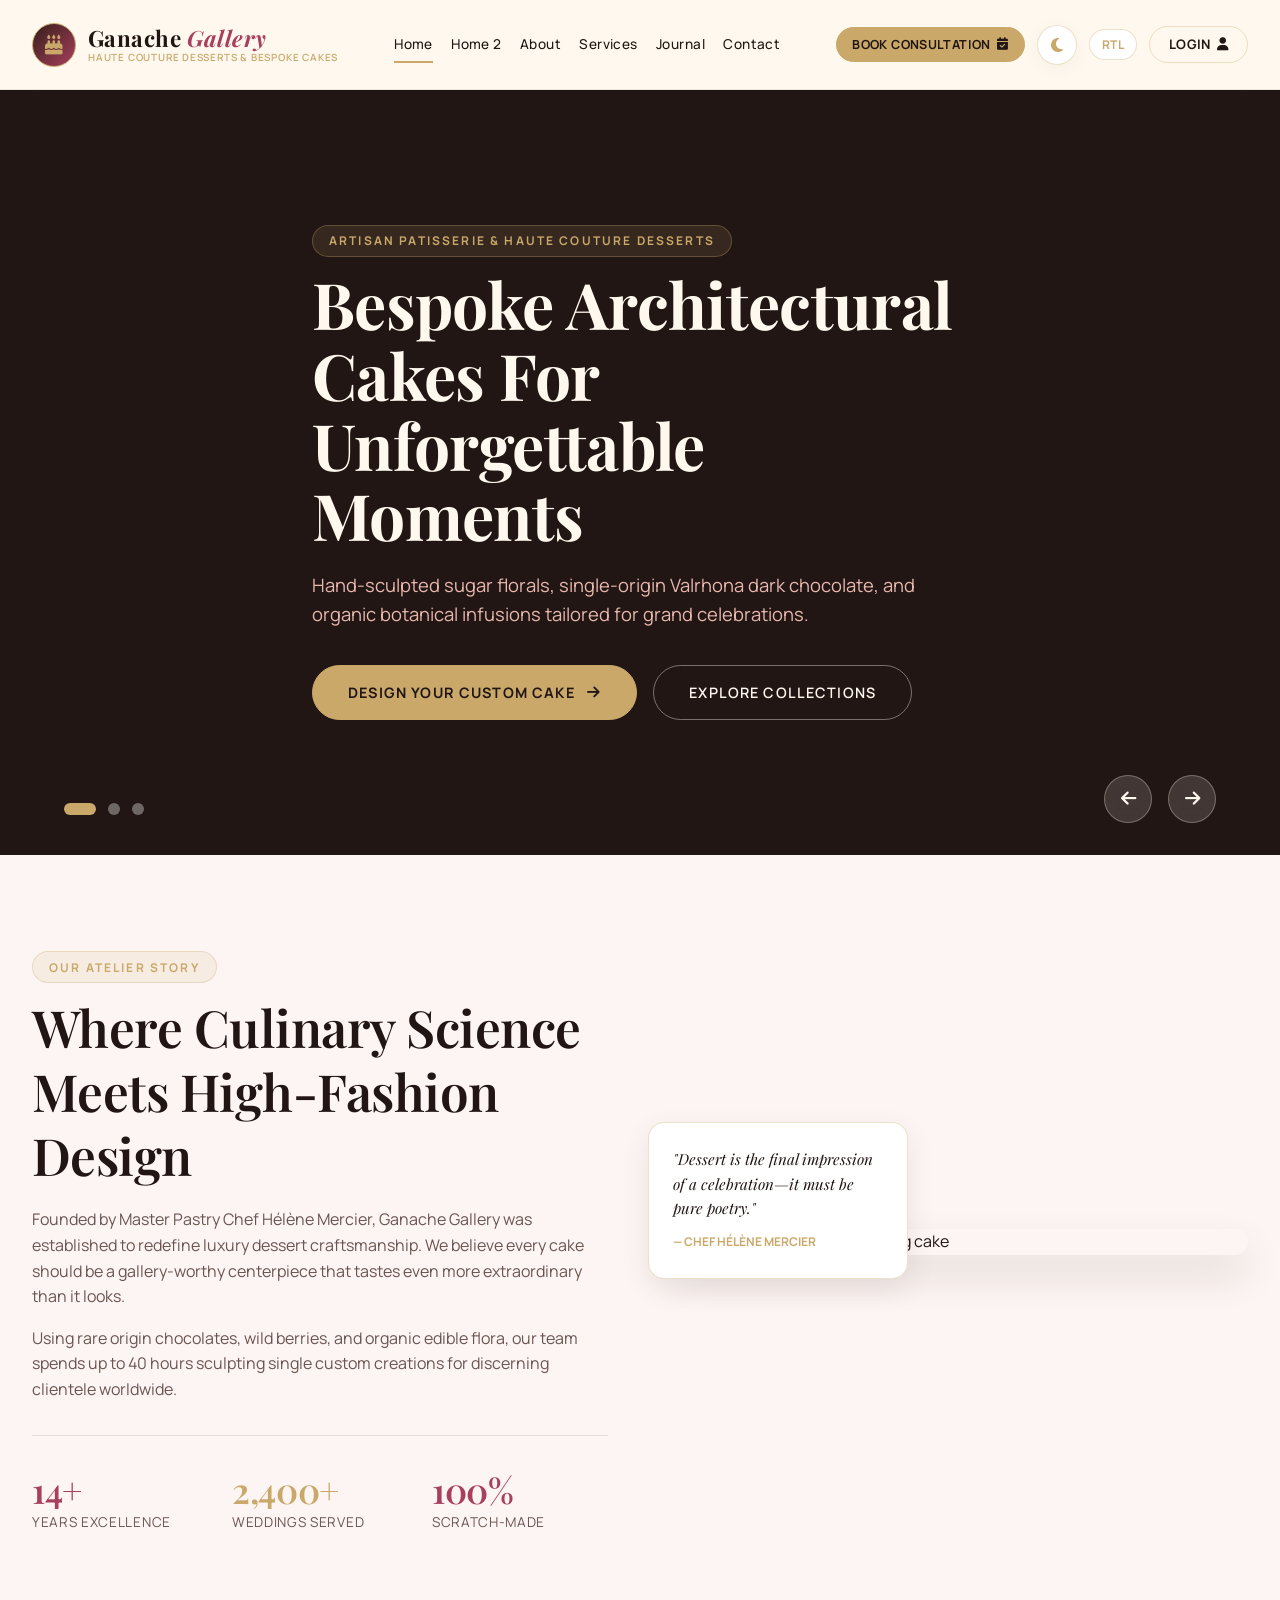
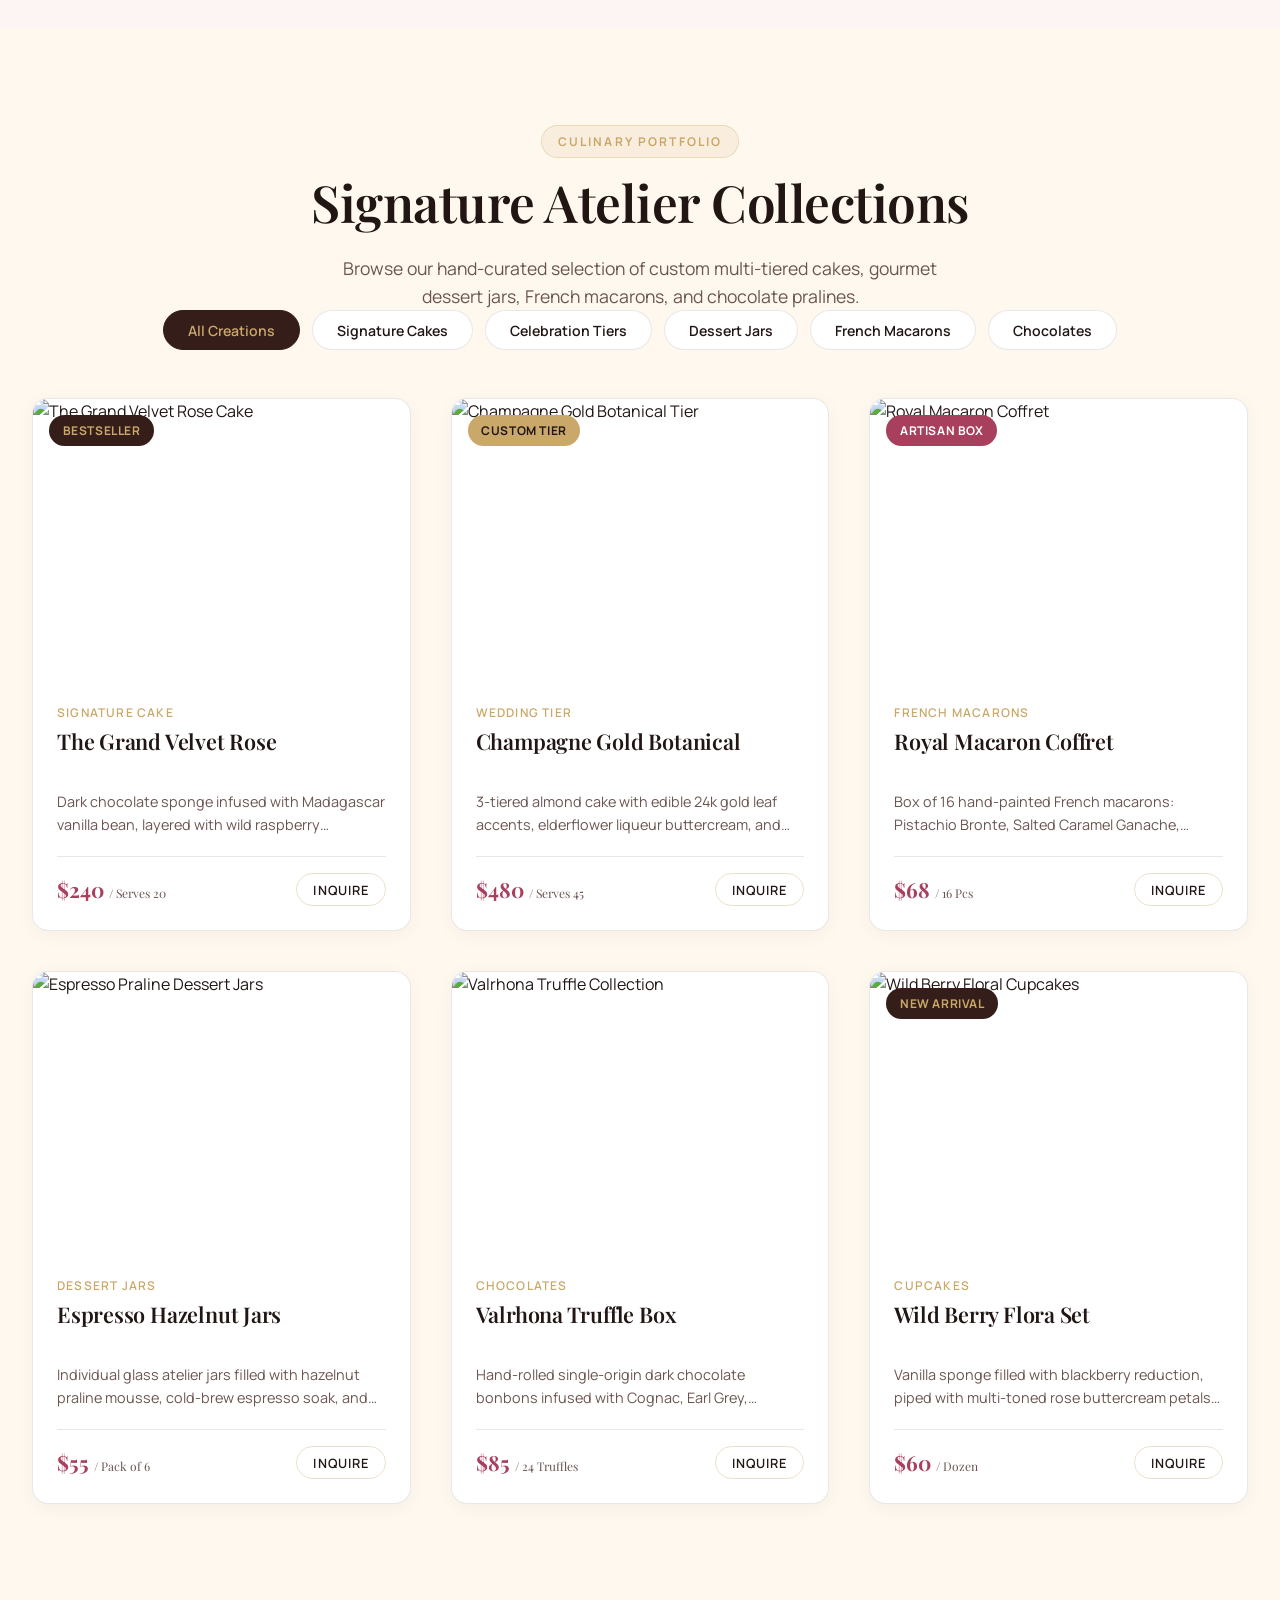
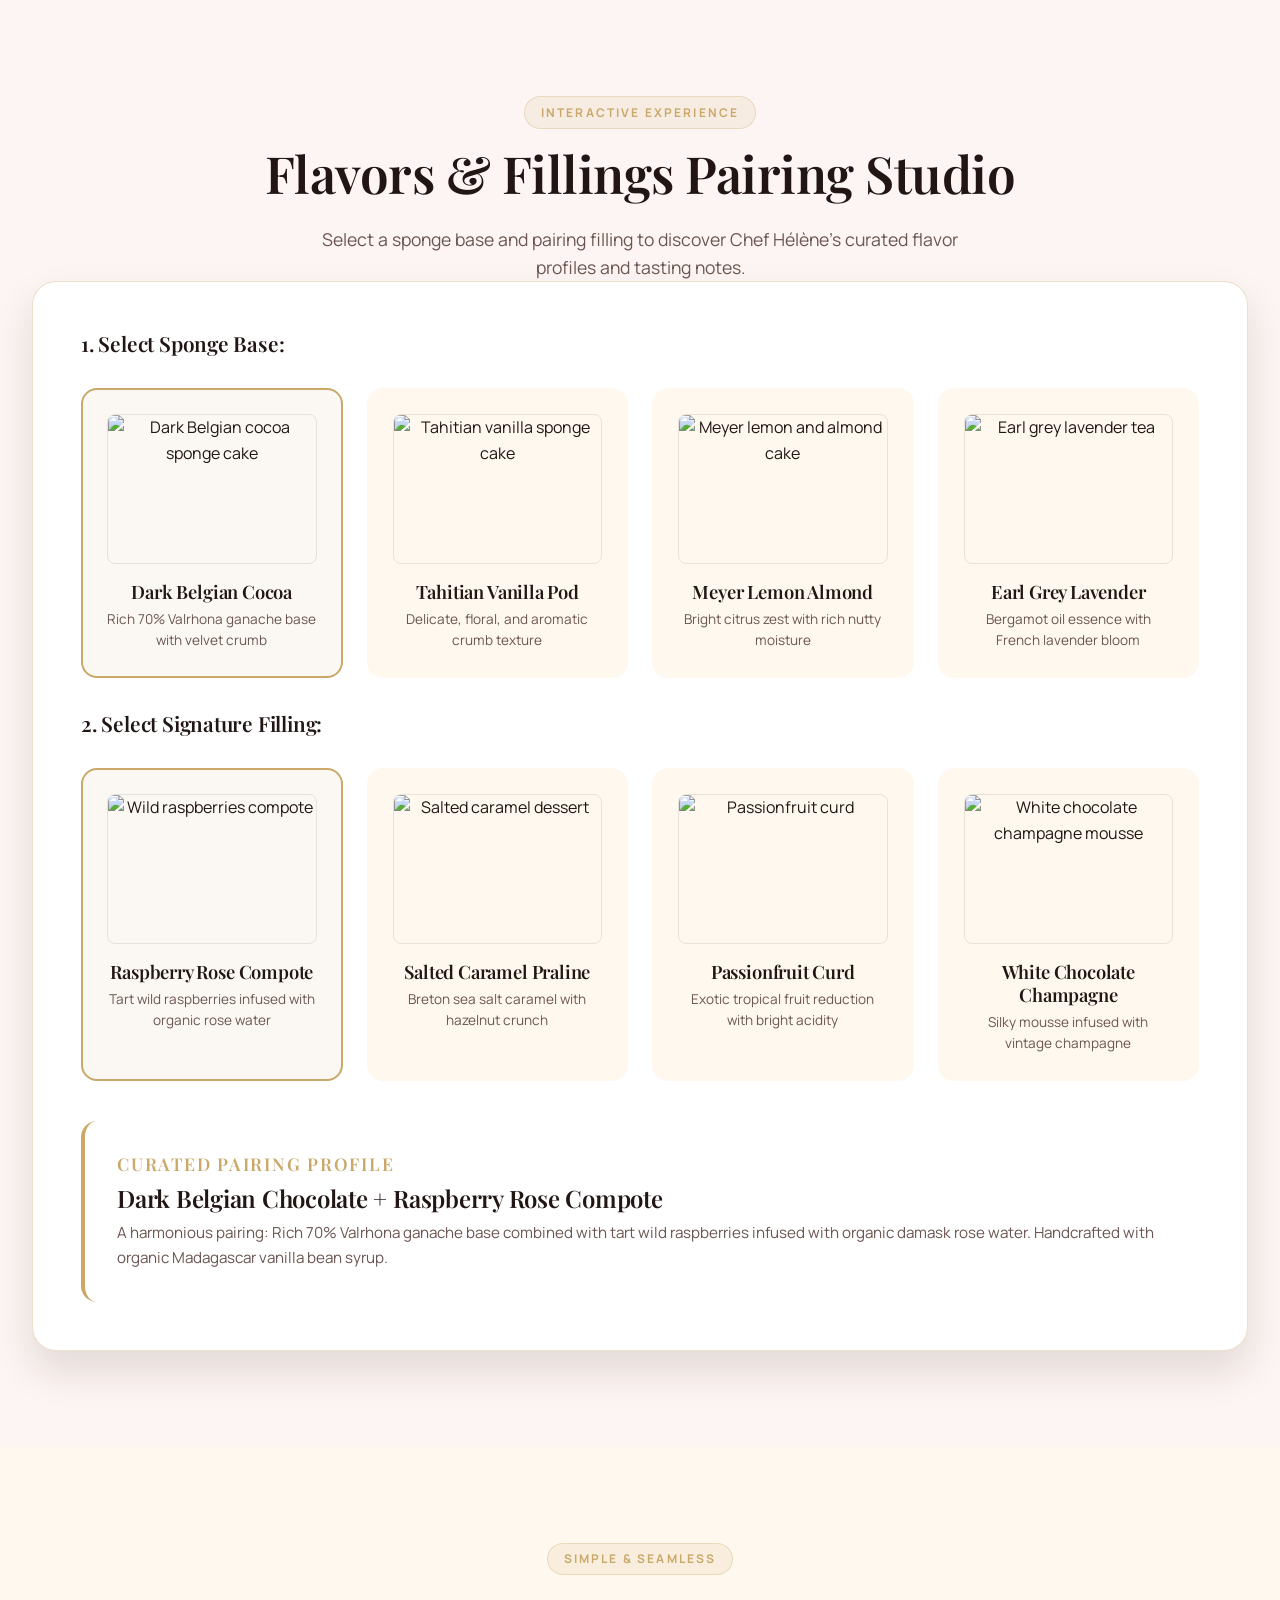
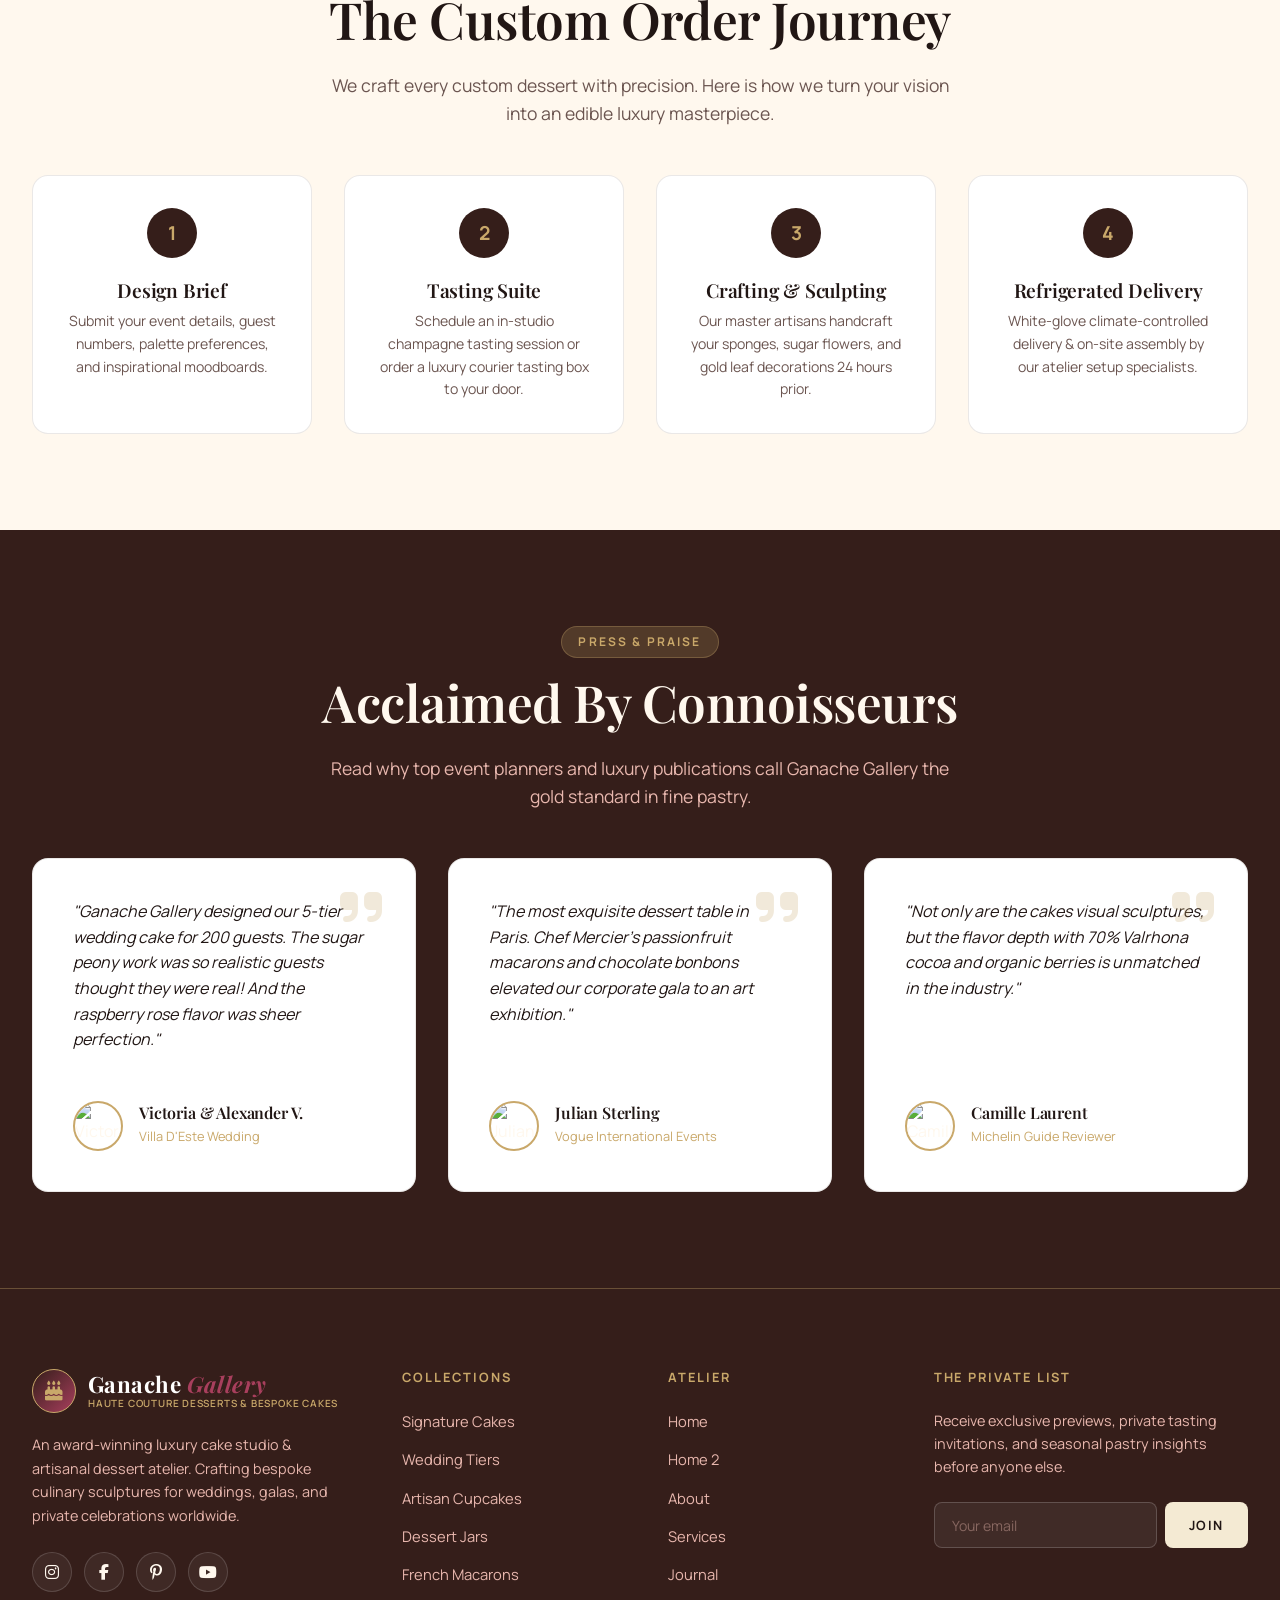
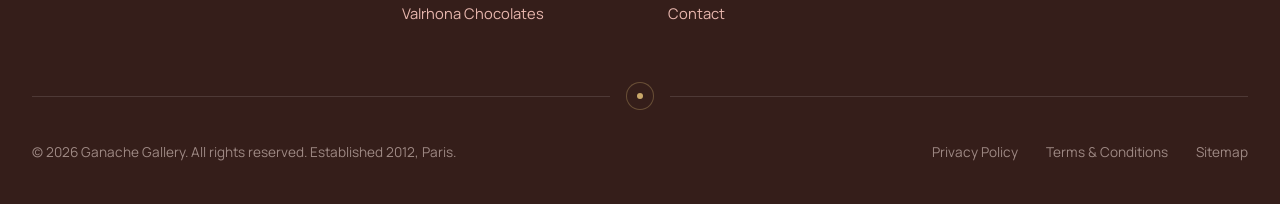
==== commit 01341472: "fix: auth header/footer removal, pill toggles, logo above form, journal alignment, home 100% stat co" ====
--- a/index.html
+++ b/index.html
@@ -41,7 +41,6 @@
 
       <div class="header-actions">
         <!-- Login Button -->
-        <a href="pages/login.html" class="btn btn-outline navbar-login-btn">Login <i class="fa-solid fa-user"></i></a>
         <!-- Contact CTA Button -->
         <a href="pages/contact.html" class="btn btn-gold navbar-cta-btn">Book Consultation <i class="fa-solid fa-calendar-check"></i></a>
 
@@ -59,6 +58,9 @@
           <span></span>
           <span></span>
         </div>
+
+        <!-- Login Button -->
+        <a href="pages/login.html" class="btn btn-outline navbar-login-btn">Login <i class="fa-solid fa-user"></i></a>
       </div>
     </div>
   </header>
@@ -120,8 +122,8 @@
     <!-- VIP Actions & Contact Footer -->
     <div class="mobile-nav-footer">
       <div class="mobile-nav-actions">
+        <a href="pages/contact.html" class="btn btn-gold mobile-cta-btn">Book Consultation <i class="fa-solid fa-calendar-check"></i></a>
         <a href="pages/login.html" class="btn btn-outline mobile-portal-btn">Login <i class="fa-solid fa-user"></i></a>
-        <a href="pages/contact.html" class="btn btn-gold mobile-cta-btn">Book Consultation <i class="fa-solid fa-calendar-check"></i></a>
       </div>
 
       <div class="mobile-nav-contact">
@@ -217,7 +219,7 @@
               <p style="font-size: 0.85rem; text-transform: uppercase; letter-spacing: 0.05em; margin: 0;">Weddings Served</p>
             </div>
             <div>
-              <h3 style="font-size: 2.2rem; color: var(--color-dark-cocoa);">100%</h3>
+              <h3 style="font-size: 2.2rem;" class="stat-contrast-fix">100%</h3>
               <p style="font-size: 0.85rem; text-transform: uppercase; letter-spacing: 0.05em; margin: 0;">Scratch-Made</p>
             </div>
           </div>
--- a/css/variables.css
+++ b/css/variables.css
@@ -41,6 +41,8 @@
   --shadow-lg: 0 20px 40px rgba(33, 22, 20, 0.12);
   --shadow-gold: 0 10px 30px rgba(201, 168, 106, 0.25);
 
+  --stat-100-color: #A83F5D;
+
   /* Typography */
   --font-serif: 'Playfair Display', Georgia, serif;
   --font-sans: 'Manrope', -apple-system, BlinkMacSystemFont, sans-serif;
@@ -80,4 +82,6 @@
   --shadow-sm: 0 4px 20px rgba(0, 0, 0, 0.3);
   --shadow-md: 0 10px 30px rgba(0, 0, 0, 0.5);
   --shadow-lg: 0 20px 50px rgba(0, 0, 0, 0.7);
+
+  --stat-100-color: #A83F5D;
 }
--- a/css/style.css
+++ b/css/style.css
@@ -608,15 +608,18 @@
   text-decoration: none;
 }
 
-.mobile-link:hover,
+.mobile-link:hover {
+  background: rgba(201, 168, 106, 0.1);
+  border-color: var(--border-gold);
+  transform: translateX(4px);
+}
+
 .mobile-link.active {
   background: rgba(201, 168, 106, 0.1);
   border-color: var(--border-gold);
-  transform: translateX(4px);
-}
-
-[dir="rtl"] .mobile-link:hover,
-[dir="rtl"] .mobile-link.active {
+}
+
+[dir="rtl"] .mobile-link:hover {
   transform: translateX(-4px);
 }
 
@@ -998,6 +1001,12 @@
 .product-title {
   font-size: 1.35rem;
   margin-bottom: 0.5rem;
+  line-height: 1.25;
+  min-height: 2.5em;
+  display: -webkit-box;
+  -webkit-line-clamp: 2;
+  -webkit-box-orient: vertical;
+  overflow: hidden;
 }
 
 .product-desc {
@@ -1005,6 +1014,12 @@
   color: var(--text-muted);
   margin-bottom: 1.25rem;
   flex-grow: 1;
+  line-height: 1.6;
+  min-height: 3.2em;
+  display: -webkit-box;
+  -webkit-line-clamp: 2;
+  -webkit-box-orient: vertical;
+  overflow: hidden;
 }
 
 .product-footer {
@@ -1203,6 +1218,8 @@
   border-radius: var(--radius-md);
   padding: 2.5rem;
   position: relative;
+  display: flex;
+  flex-direction: column;
 }
 
 .quote-icon {
@@ -1217,7 +1234,8 @@
   display: flex;
   align-items: center;
   gap: 1rem;
-  margin-top: 1.5rem;
+  margin-top: auto;
+  padding-top: 1.5rem;
 }
 
 .author-avatar {
@@ -1770,6 +1788,7 @@
   .nav-menu { display: none; }
   .navbar-cta-btn { display: none !important; }
   .hamburger { display: flex; }
+  .header-actions { margin-inline-start: auto; }
 
   .footer-grid {
     grid-template-columns: repeat(2, minmax(0, 1fr));
@@ -1806,6 +1825,24 @@
   div[style*="grid-template-columns: 1fr 1fr"],
   div[style*="grid-template-columns: 2fr 1fr"] {
     gap: 2rem !important;
+  }
+}
+
+/* --- FOOTER BOTTOM STACKING (<= 820px) ---
+   Prevents the copyright + legal links from wrapping unevenly on tablets
+   (e.g. 768px) where they cannot share a single row. */
+@media (max-width: 820px) {
+  .footer-bottom {
+    flex-direction: column;
+    align-items: center;
+    text-align: center;
+    gap: 0.75rem;
+  }
+
+  .footer-bottom-links {
+    flex-wrap: wrap;
+    justify-content: center;
+    gap: 1.25rem;
   }
 }
 
@@ -2204,6 +2241,54 @@
   gap: 0.4rem;
 }
 
+.auth-pill {
+  position: fixed;
+  top: 1.25rem;
+  right: 1.5rem;
+  z-index: 1000;
+  display: flex;
+  align-items: center;
+  gap: 0.6rem;
+  padding: 0.4rem 0.55rem;
+  background: var(--bg-surface);
+  border: 1px solid var(--border-gold);
+  border-radius: var(--radius-full);
+  box-shadow: var(--shadow-md);
+}
+
+.auth-pill .icon-btn {
+  width: 38px;
+  height: 38px;
+}
+
+.auth-pill .rtl-toggle-btn {
+  padding: 0.4rem 0.9rem;
+}
+
+[dir="rtl"] .auth-pill {
+  right: auto;
+  left: 1.5rem;
+}
+
+.auth-brand-logo {
+  display: flex;
+  align-items: center;
+  justify-content: center;
+  gap: 0.75rem;
+  text-decoration: none;
+  margin: 0 auto 1.75rem;
+}
+
+/* Home Section 2 — 100% stat vera color (distinct teal, WCAG AA large-text 3:1 on both themes) */
+.stat-contrast-fix {
+  color: var(--stat-100-color);
+}
+
+.auth-brand-logo .brand-text {
+  align-items: center;
+  text-align: center;
+}
+
 .auth-section {
   background: linear-gradient(180deg, var(--bg-secondary) 0%, var(--bg-primary) 100%);
 }
